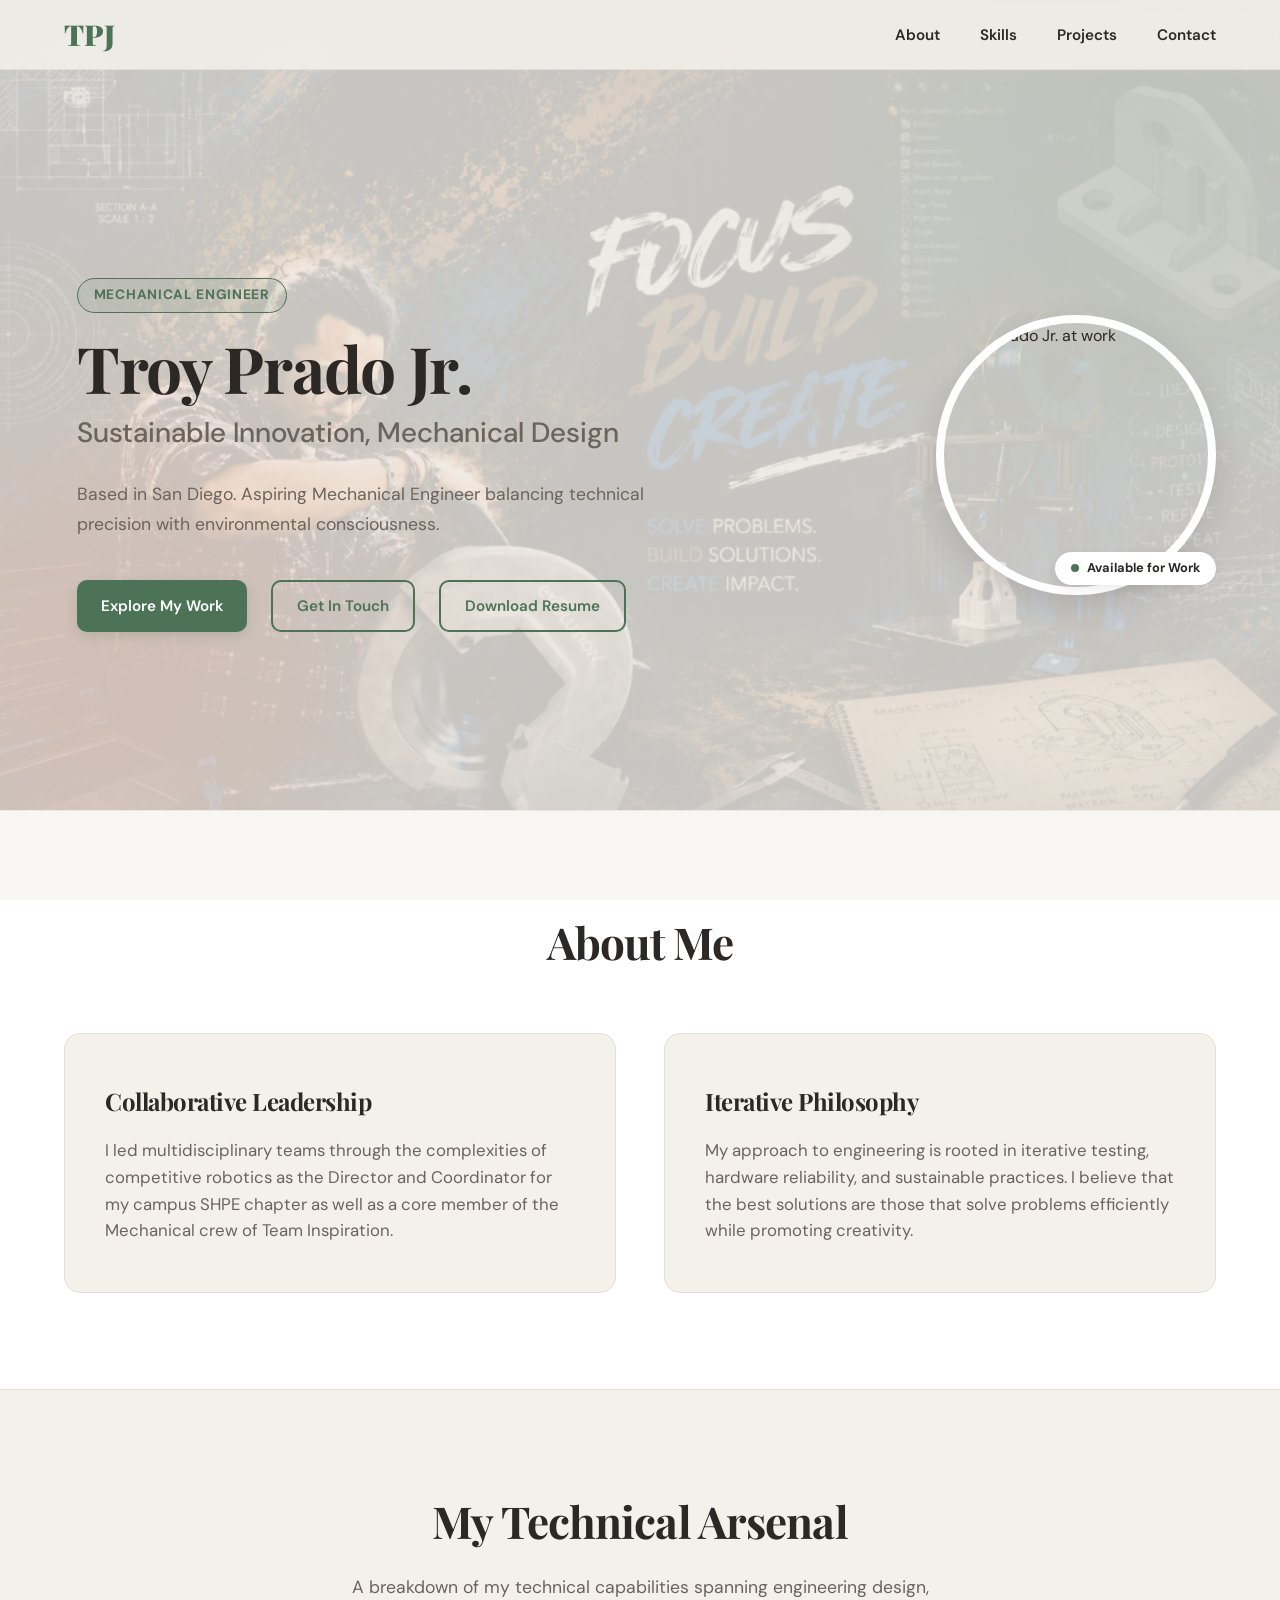
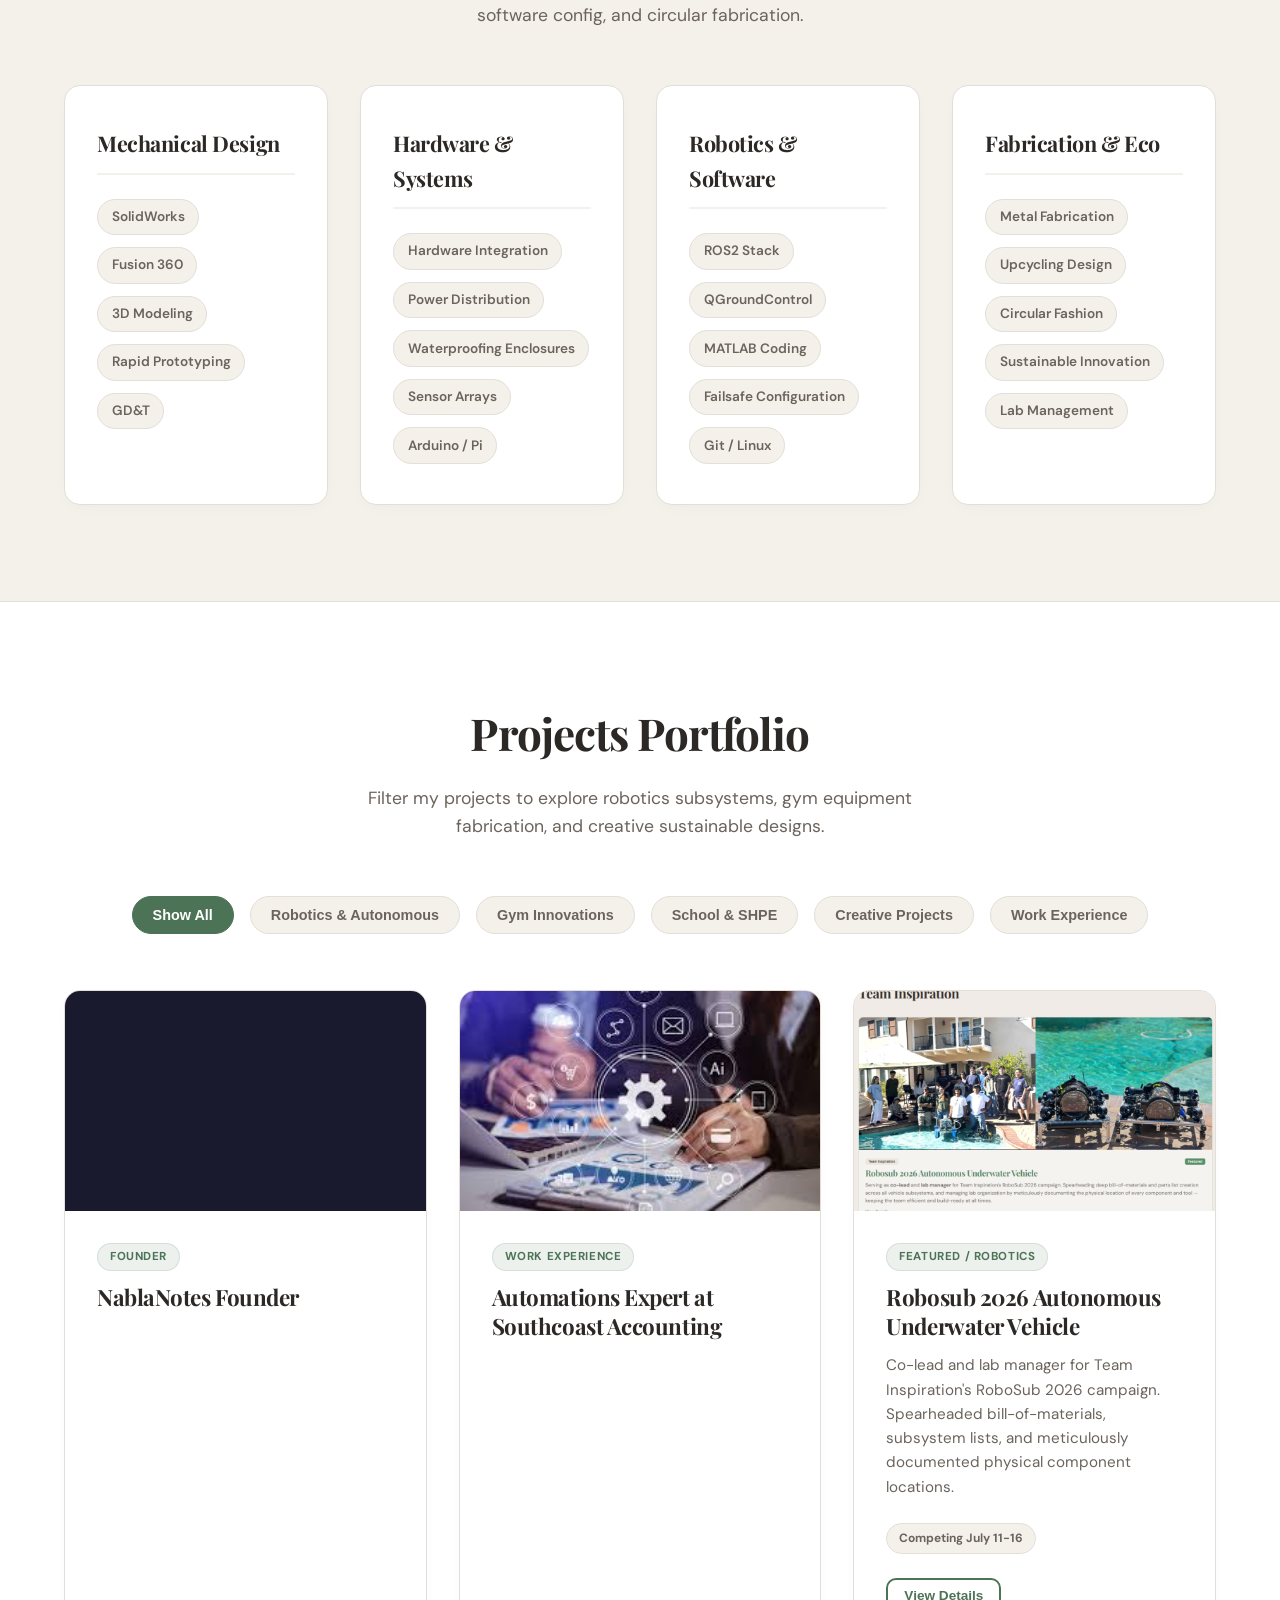
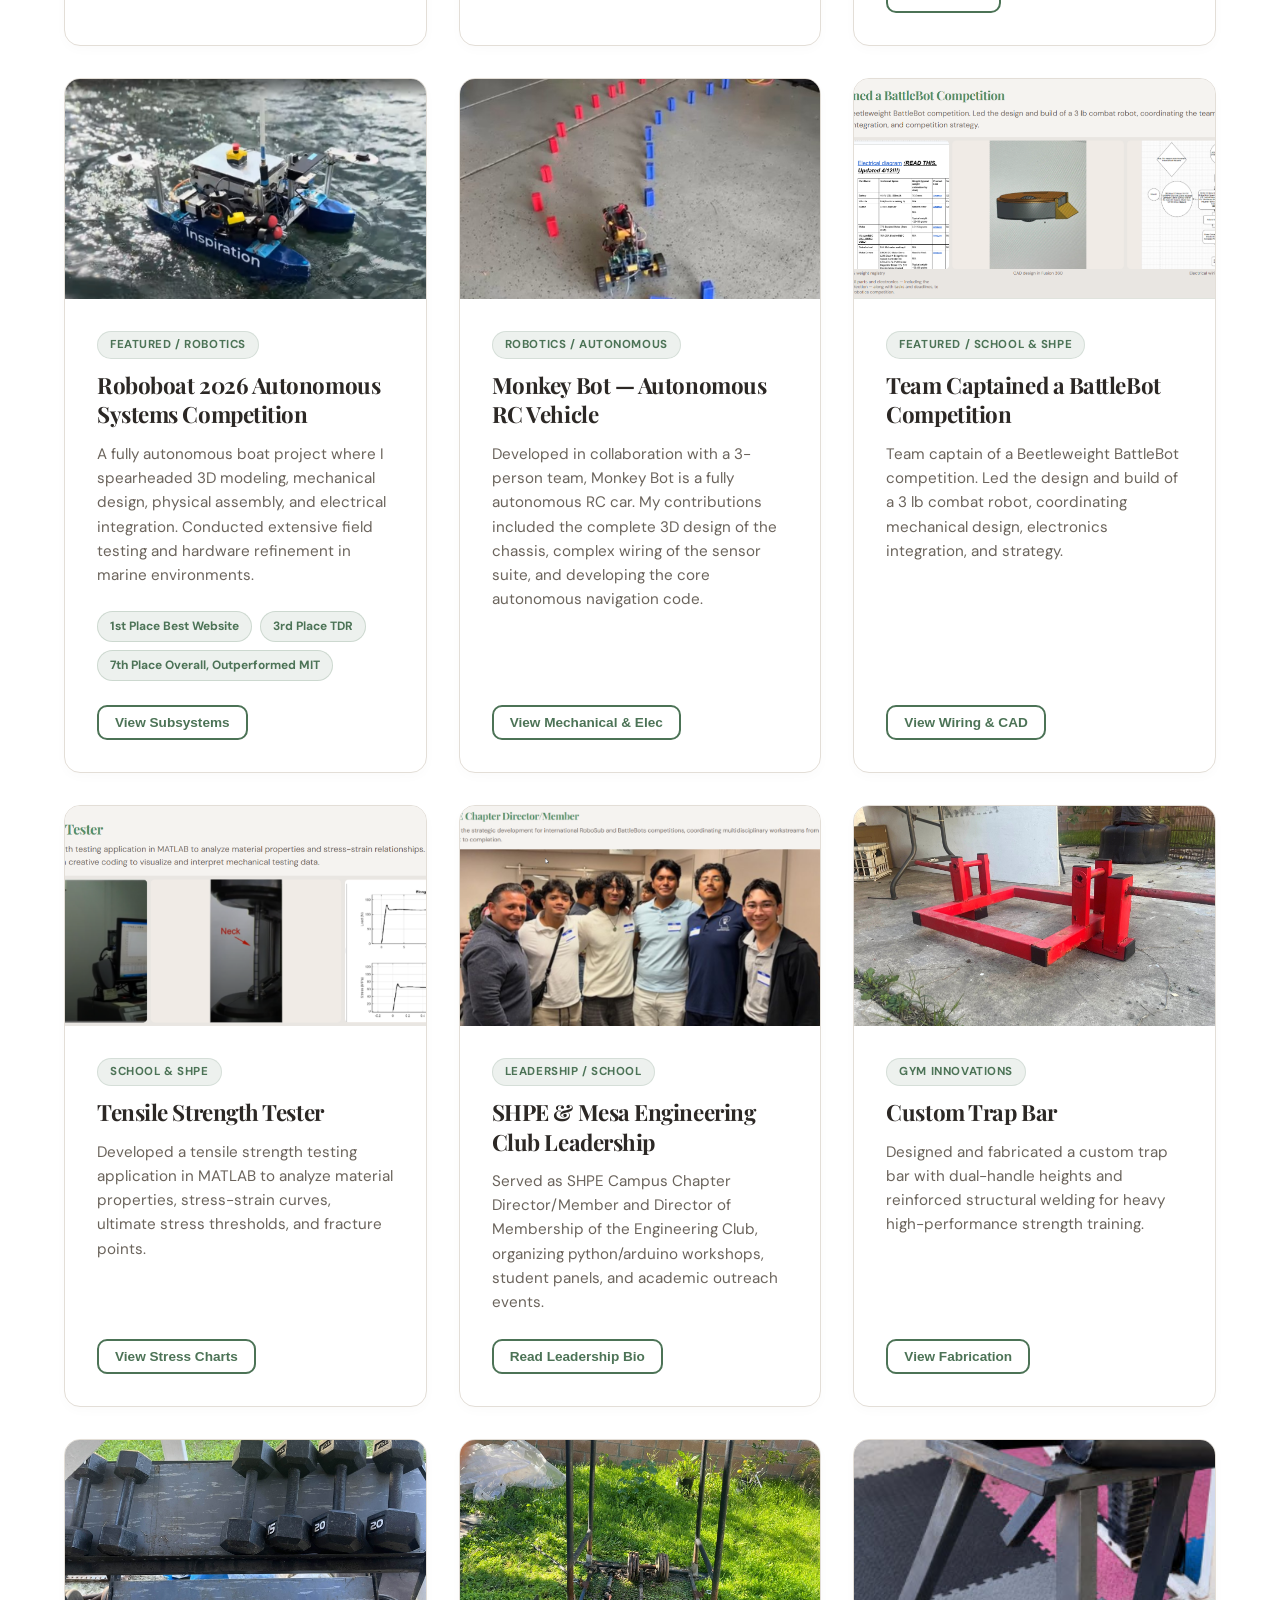
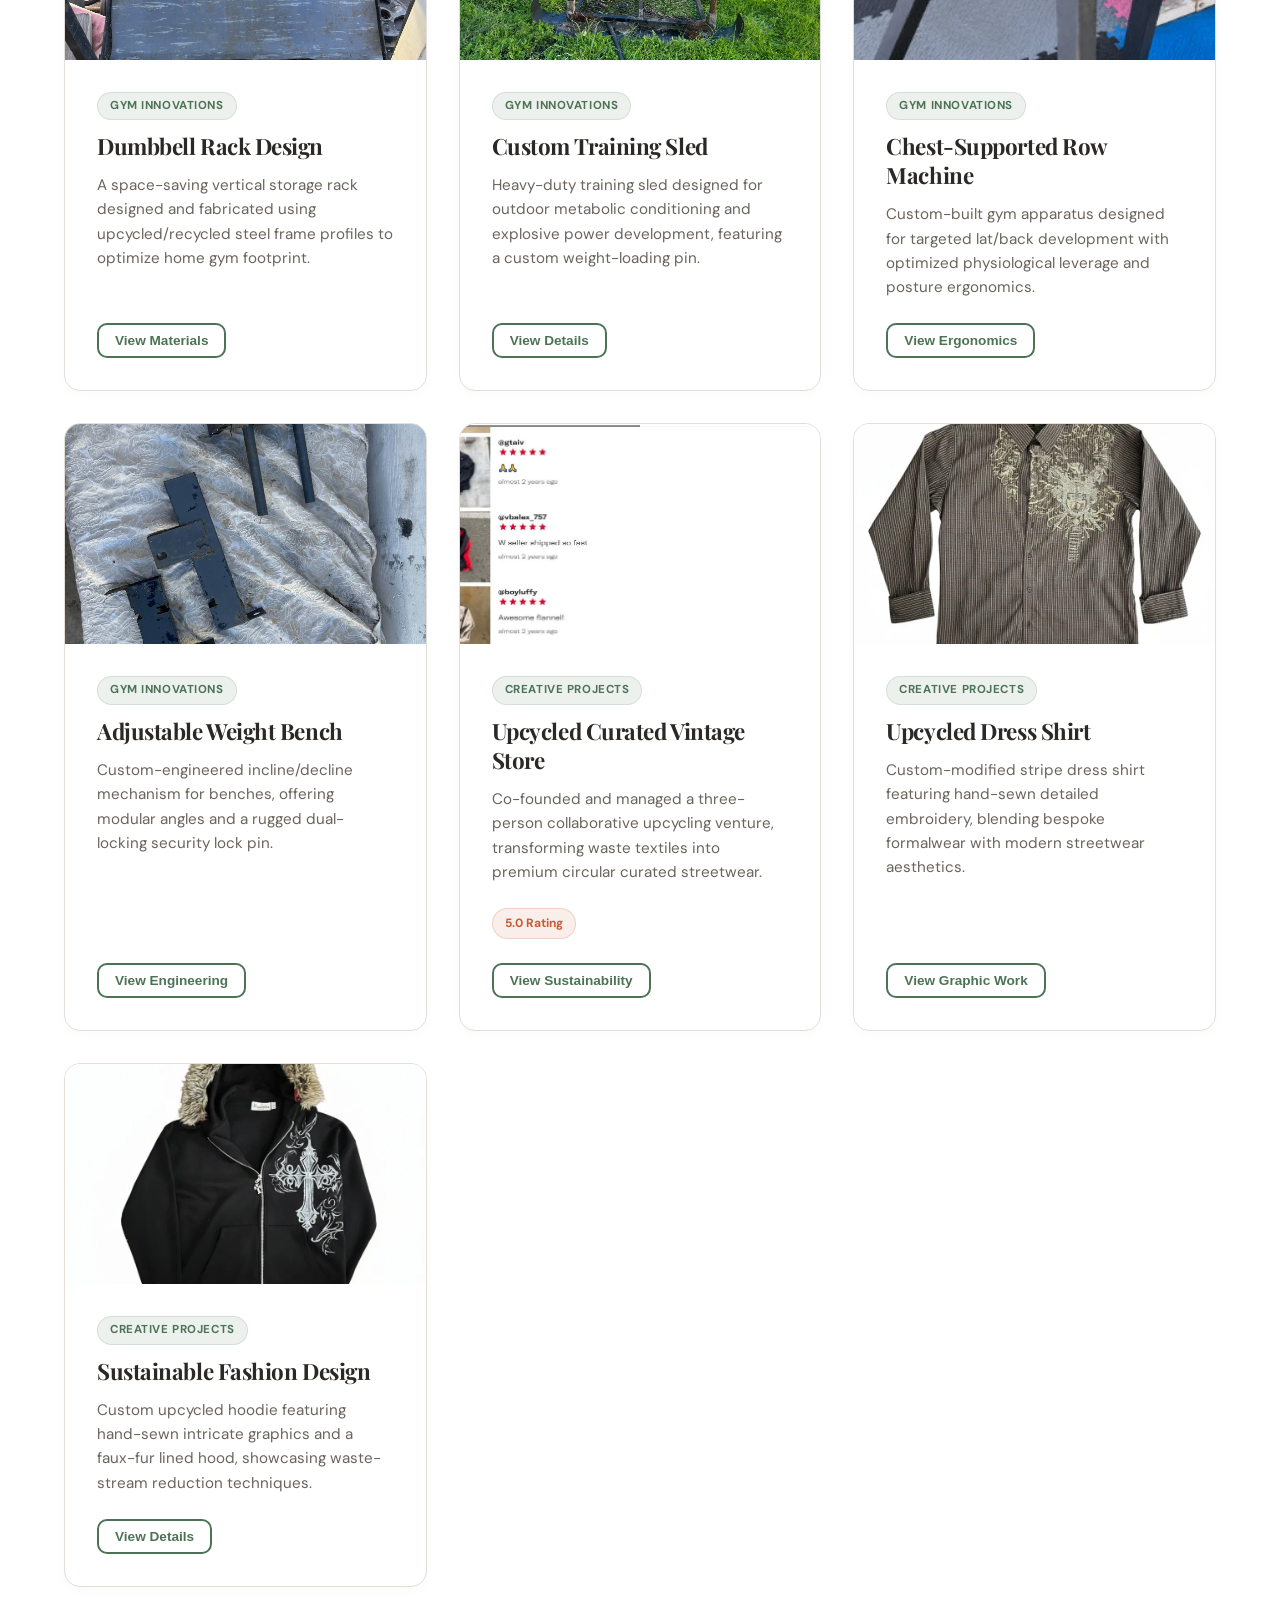
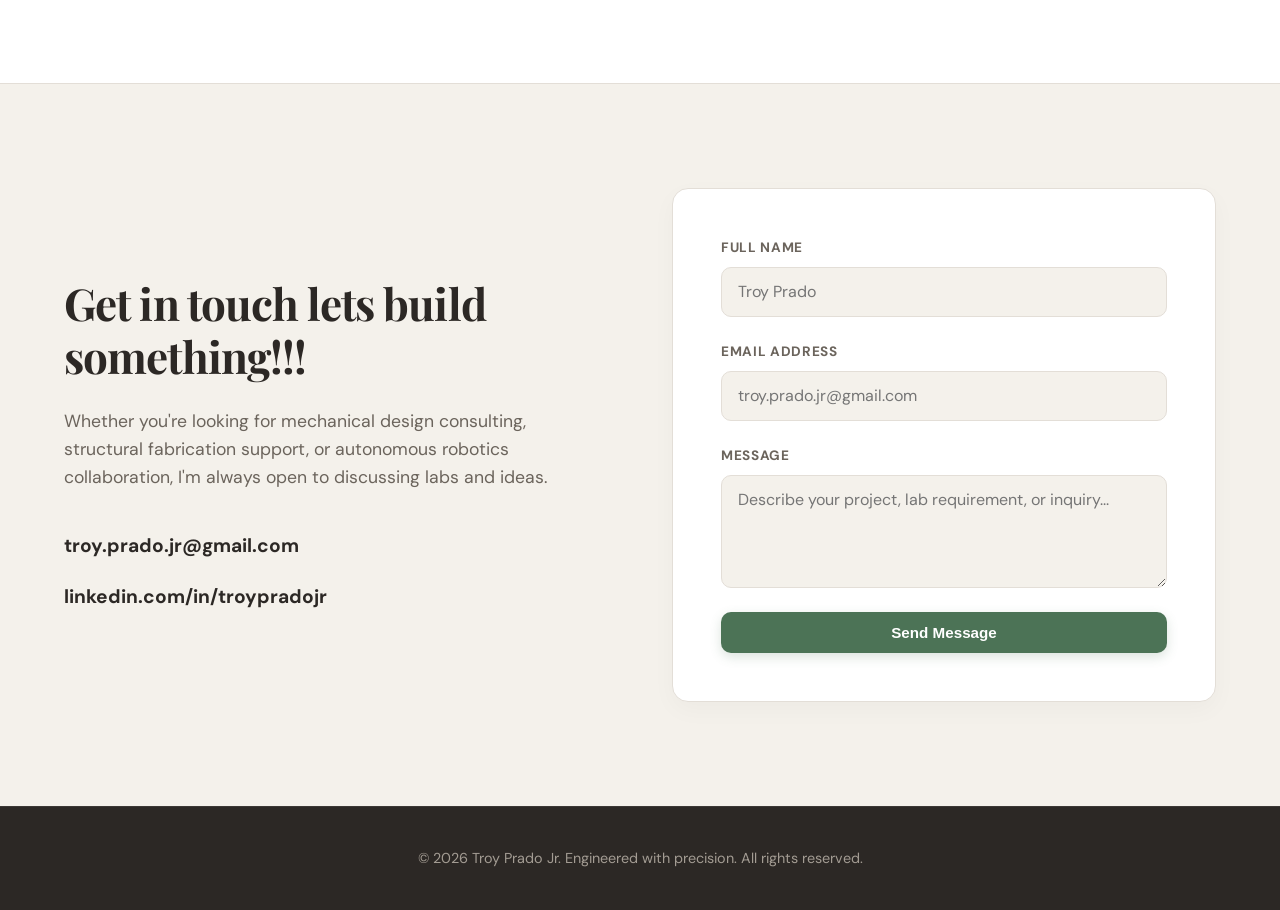
==== index.html @ 86004697 "Replace Southcoast Accounting card placeholder with Automating Finances image Co-Authored-By: Claude" ====
<!DOCTYPE html>
<html lang="en">
<head>
  <meta charset="UTF-8" />
  <meta name="viewport" content="width=device-width, initial-scale=1.0" />
  <title>Troy Prado Jr. — Sustainable Innovation & Mechanical Design</title>
  <meta name="description" content="Professional portfolio of Troy Prado Jr., showcasing expertise in mechanical design, sustainable innovation, competitive robotics (RoboSub & RoboBoat), and engineering leadership." />
  
  <!-- Premium Fonts -->
  <link rel="preconnect" href="https://fonts.googleapis.com">
  <link rel="preconnect" href="https://fonts.gstatic.com" crossorigin>
  <link href="https://fonts.googleapis.com/css2?family=DM+Sans:ital,opsz,wght@0,9..40,400..700;1,9..40,400..700&family=Playfair+Display:ital,wght@0,400..900;1,400..900&display=swap" rel="stylesheet">
  
  <!-- FontAwesome Icons for premium details -->
  <link rel="stylesheet" href="https://cdnjs.cloudflare.com/ajax/libs/font-awesome/6.4.0/css/all.min.css" />
  
  <link rel="stylesheet" href="style.css" />
</head>
<body class="selection:bg-primary/20">
  
  <!-- Modern Floating Header -->
  <header class="header">
    <nav class="navbar">
      <a href="#" class="logo">TPJ</a>
      <ul class="nav-links">
        <li><a href="#about">About</a></li>
        <li><a href="#skills">Skills</a></li>
        <li><a href="#projects">Projects</a></li>
        <li><a href="#contact">Contact</a></li>
      </ul>
      <button class="menu-toggle" id="menuToggle" aria-label="Toggle Menu">
        <i class="fa-solid fa-bars"></i>
      </button>
    </nav>
  </header>
  <!-- Hero Section -->
  <section class="hero-section">
    <!-- Decorative blurred shapes mirroring Replit styling -->
    <div class="blob blob-1"></div>
    <div class="blob blob-2"></div>
    
    <div class="hero-container">
      <div class="hero-info">
        <span class="hero-tag">Mechanical Engineer</span>
        <h1 class="hero-title">Troy Prado Jr.</h1>
        <p class="hero-subtitle">Sustainable Innovation, Mechanical Design</p>
        <p class="hero-bio">Based in San Diego. Aspiring Mechanical Engineer balancing technical precision with environmental consciousness.</p>
        
        <div class="hero-actions">
          <a href="#projects" class="btn btn-primary">Explore My Work</a>
          <a href="#contact" class="btn btn-secondary">Get In Touch</a>
          <a href="Troy%20Prado%20Resume%202026.pdf" download class="btn btn-secondary">Download Resume</a>
        </div>
      </div>

      <div class="hero-image-wrapper">
        <img src="troy-working.jpg" alt="Troy Prado Jr. at work" class="hero-avatar" />
        <div class="badge-status">
          <span class="pulse-dot"></span> Available for Work
        </div>
      </div>
    </div>
  </section>

  <main>
    <!-- About Section -->
    <section id="about" class="about-section">
      <div class="container">
        <div class="section-header">
          <h2>About Me</h2>
        </div>
        <div class="about-grid">
          <div class="about-card">
            <h3>Collaborative Leadership</h3>
            <p>I led multidisciplinary teams through the complexities of competitive robotics as the Director and Coordinator for my campus SHPE chapter as well as a core member of the Mechanical crew of Team Inspiration.</p>
          </div>
          <div class="about-card">
            <h3>Iterative Philosophy</h3>
            <p>My approach to engineering is rooted in iterative testing, hardware reliability, and sustainable practices. I believe that the best solutions are those that solve problems efficiently while promoting creativity.</p>
          </div>
        </div>
      </div>
    </section>

    <!-- Skills Section -->
    <section id="skills" class="skills-section">
      <div class="container">
        <div class="section-header">
          <h2>My Technical Arsenal</h2>
          <p>A breakdown of my technical capabilities spanning engineering design, software config, and circular fabrication.</p>
        </div>
        <div class="skills-grid">
          <div class="skills-category">
            <h3>Mechanical Design</h3>
            <div class="skill-pills">
              <span>SolidWorks</span>
              <span>Fusion 360</span>
              <span>3D Modeling</span>
              <span>Rapid Prototyping</span>
              <span>GD&T</span>
            </div>
          </div>
          <div class="skills-category">
            <h3>Hardware & Systems</h3>
            <div class="skill-pills">
              <span>Hardware Integration</span>
              <span>Power Distribution</span>
              <span>Waterproofing Enclosures</span>
              <span>Sensor Arrays</span>
              <span>Arduino / Pi</span>
            </div>
          </div>
          <div class="skills-category">
            <h3>Robotics & Software</h3>
            <div class="skill-pills">
              <span>ROS2 Stack</span>
              <span>QGroundControl</span>
              <span>MATLAB Coding</span>
              <span>Failsafe Configuration</span>
              <span>Git / Linux</span>
            </div>
          </div>
          <div class="skills-category">
            <h3>Fabrication & Eco</h3>
            <div class="skill-pills">
              <span>Metal Fabrication</span>
              <span>Upcycling Design</span>
              <span>Circular Fashion</span>
              <span>Sustainable Innovation</span>
              <span>Lab Management</span>
            </div>
          </div>
        </div>
      </div>
    </section>

    <!-- Portfolio & Projects Section -->
    <section id="projects" class="projects-section">
      <div class="container">
        <div class="section-header">
          <h2>Projects Portfolio</h2>
          <p>Filter my projects to explore robotics subsystems, gym equipment fabrication, and creative sustainable designs.</p>
        </div>

        <!-- Tabbed Filter Buttons -->
        <div class="filter-tabs">
          <button class="filter-tab active" data-filter="all">Show All</button>
          <button class="filter-tab" data-filter="robotics">Robotics & Autonomous</button>
          <button class="filter-tab" data-filter="gym">Gym Innovations</button>
          <button class="filter-tab" data-filter="shpe">School & SHPE</button>
          <button class="filter-tab" data-filter="creative">Creative Projects</button>
          <button class="filter-tab" data-filter="work">Work Experience</button>
        </div>

        <!-- Project Grid -->
        <div class="project-grid" id="projectGrid">

          <!-- Card: NablaNotes Founder -->
          <div class="project-card" data-category="work" data-id="nablanotes">
            <div class="project-image-wrapper">
              <div class="project-card-image-placeholder" style="background:#1a1a2e;"></div>
            </div>
            <div class="project-card-body">
              <span class="project-card-badge">Founder</span>
              <h3>NablaNotes Founder</h3>
            </div>
          </div>

          <!-- Card: Automations Expert at Southcoast Accounting -->
          <div class="project-card" data-category="work" data-id="southcoast">
            <div class="project-image-wrapper">
              <img src="Automating Finances.jfif" alt="Automations Expert at Southcoast Accounting" class="project-card-image" />
            </div>
            <div class="project-card-body">
              <span class="project-card-badge">Work Experience</span>
              <h3>Automations Expert at Southcoast Accounting</h3>
            </div>
          </div>

          <!-- Card: RoboSub 2026 -->
          <div class="project-card" data-category="robotics" data-id="robosub">
            <div class="project-image-wrapper">
              <img src="robosub-card.png" alt="Robosub 2026 Autonomous Underwater Vehicle" class="project-card-image" />
            </div>
            <div class="project-card-body">
              <span class="project-card-badge">Featured / Robotics</span>
              <h3>Robosub 2026 Autonomous Underwater Vehicle</h3>
              <p class="project-card-desc">Co-lead and lab manager for Team Inspiration's RoboSub 2026 campaign. Spearheaded bill-of-materials, subsystem lists, and meticulously documented physical component locations.</p>
              <div class="project-card-meta">
                <span class="status-pill">Competing July 11-16</span>
              </div>
              <button class="btn btn-secondary btn-sm open-details-btn">View Details</button>
            </div>
          </div>

          <!-- Card: RoboBoat 2026 -->
          <div class="project-card" data-category="robotics" data-id="roboboat">
            <div class="project-image-wrapper">
              <img src="boat-in-water.jpg" alt="Roboboat 2026 Autonomous Systems Competition" class="project-card-image" />
            </div>
            <div class="project-card-body">
              <span class="project-card-badge">Featured / Robotics</span>
              <h3>Roboboat 2026 Autonomous Systems Competition</h3>
              <p class="project-card-desc">A fully autonomous boat project where I spearheaded 3D modeling, mechanical design, physical assembly, and electrical integration. Conducted extensive field testing and hardware refinement in marine environments.</p>
              <div class="project-card-meta">
                <span class="award-pill">1st Place Best Website</span>
                <span class="award-pill">3rd Place TDR</span>
                <span class="award-pill">7th Place Overall, Outperformed MIT</span>
              </div>
              <button class="btn btn-secondary btn-sm open-details-btn">View Subsystems</button>
            </div>
          </div>

          <!-- Card: Monkey Bot Autonomous Car -->
          <div class="project-card" data-category="robotics" data-id="monkeybot">
            <div class="project-image-wrapper">
              <img src="monkey_bot.jpg" alt="Monkey Bot — Autonomous RC Vehicle" class="project-card-image" />
            </div>
            <div class="project-card-body">
              <span class="project-card-badge">Robotics / Autonomous</span>
              <h3>Monkey Bot — Autonomous RC Vehicle</h3>
              <p class="project-card-desc">Developed in collaboration with a 3-person team, Monkey Bot is a fully autonomous RC car. My contributions included the complete 3D design of the chassis, complex wiring of the sensor suite, and developing the core autonomous navigation code.</p>
              <button class="btn btn-secondary btn-sm open-details-btn">View Mechanical & Elec</button>
            </div>
          </div>

          <!-- Card: BattleBot Competition -->
          <div class="project-card" data-category="shpe" data-id="battlebot">
            <div class="project-image-wrapper">
              <img src="battlebot-details.png" alt="Team Captained a BattleBot Competition" class="project-card-image" />
            </div>
            <div class="project-card-body">
              <span class="project-card-badge">Featured / School & SHPE</span>
              <h3>Team Captained a BattleBot Competition</h3>
              <p class="project-card-desc">Team captain of a Beetleweight BattleBot competition. Led the design and build of a 3 lb combat robot, coordinating mechanical design, electronics integration, and strategy.</p>
              <button class="btn btn-secondary btn-sm open-details-btn">View Wiring & CAD</button>
            </div>
          </div>

          <!-- Card: Tensile Strength Tester -->
          <div class="project-card" data-category="shpe" data-id="tensile">
            <div class="project-image-wrapper">
              <img src="tensile-tester-details.png" alt="Tensile Strength Tester" class="project-card-image" />
            </div>
            <div class="project-card-body">
              <span class="project-card-badge">School & SHPE</span>
              <h3>Tensile Strength Tester</h3>
              <p class="project-card-desc">Developed a tensile strength testing application in MATLAB to analyze material properties, stress-strain curves, ultimate stress thresholds, and fracture points.</p>
              <button class="btn btn-secondary btn-sm open-details-btn">View Stress Charts</button>
            </div>
          </div>

          <!-- Card: SD Mesa Engineering Club Workshop -->
          <div class="project-card" data-category="shpe" data-id="leadership">
            <div class="project-image-wrapper">
              <img src="shpe-leadership.png" alt="SD Mesa Engineering Club Outreach" class="project-card-image" />
            </div>
            <div class="project-card-body">
              <span class="project-card-badge">Leadership / School</span>
              <h3>SHPE & Mesa Engineering Club Leadership</h3>
              <p class="project-card-desc">Served as SHPE Campus Chapter Director/Member and Director of Membership of the Engineering Club, organizing python/arduino workshops, student panels, and academic outreach events.</p>
              <button class="btn btn-secondary btn-sm open-details-btn">Read Leadership Bio</button>
            </div>
          </div>

          <!-- Card: Gym Trap Bar -->
          <div class="project-card" data-category="gym" data-id="trapbar">
            <div class="project-image-wrapper">
              <img src="trap_bar.jpg" alt="Custom Trap Bar" class="project-card-image" />
            </div>
            <div class="project-card-body">
              <span class="project-card-badge">Gym Innovations</span>
              <h3>Custom Trap Bar</h3>
              <p class="project-card-desc">Designed and fabricated a custom trap bar with dual-handle heights and reinforced structural welding for heavy high-performance strength training.</p>
              <button class="btn btn-secondary btn-sm open-details-btn">View Fabrication</button>
            </div>
          </div>

          <!-- Card: Dumbbell Rack -->
          <div class="project-card" data-category="gym" data-id="dumbrack">
            <div class="project-image-wrapper">
              <img src="dumbbell_rack.jpg" alt="Dumbbell Rack Design" class="project-card-image" />
            </div>
            <div class="project-card-body">
              <span class="project-card-badge">Gym Innovations</span>
              <h3>Dumbbell Rack Design</h3>
              <p class="project-card-desc">A space-saving vertical storage rack designed and fabricated using upcycled/recycled steel frame profiles to optimize home gym footprint.</p>
              <button class="btn btn-secondary btn-sm open-details-btn">View Materials</button>
            </div>
          </div>

          <!-- Card: Custom Sled -->
          <div class="project-card" data-category="gym" data-id="sled">
            <div class="project-image-wrapper">
              <img src="sled.jpg" alt="Custom Training Sled" class="project-card-image" />
            </div>
            <div class="project-card-body">
              <span class="project-card-badge">Gym Innovations</span>
              <h3>Custom Training Sled</h3>
              <p class="project-card-desc">Heavy-duty training sled designed for outdoor metabolic conditioning and explosive power development, featuring a custom weight-loading pin.</p>
              <button class="btn btn-secondary btn-sm open-details-btn">View Details</button>
            </div>
          </div>

          <!-- Card: Row Machine -->
          <div class="project-card" data-category="gym" data-id="rowmachine">
            <div class="project-image-wrapper">
              <img src="row_machine.jpg" alt="Chest-Supported Row Machine" class="project-card-image" />
            </div>
            <div class="project-card-body">
              <span class="project-card-badge">Gym Innovations</span>
              <h3>Chest-Supported Row Machine</h3>
              <p class="project-card-desc">Custom-built gym apparatus designed for targeted lat/back development with optimized physiological leverage and posture ergonomics.</p>
              <button class="btn btn-secondary btn-sm open-details-btn">View Ergonomics</button>
            </div>
          </div>

          <!-- Card: Adjustable Weight Bench -->
          <div class="project-card" data-category="gym" data-id="bench">
            <div class="project-image-wrapper">
              <img src="bench_support.jpg" alt="Adjustable Weight Bench" class="project-card-image" />
            </div>
            <div class="project-card-body">
              <span class="project-card-badge">Gym Innovations</span>
              <h3>Adjustable Weight Bench</h3>
              <p class="project-card-desc">Custom-engineered incline/decline mechanism for benches, offering modular angles and a rugged dual-locking security lock pin.</p>
              <button class="btn btn-secondary btn-sm open-details-btn">View Engineering</button>
            </div>
          </div>

          <!-- Card: Curated Vintage Upcycling -->
          <div class="project-card" data-category="creative" data-id="vintage">
            <div class="project-image-wrapper">
              <img src="5%20Start%20DEPOP%20reviews.webp" alt="5 Star DEPOP Reviews — Upcycled Curated Vintage Store" class="project-card-image" />
            </div>
            <div class="project-card-body">
              <span class="project-card-badge">Creative Projects</span>
              <h3>Upcycled Curated Vintage Store</h3>
              <p class="project-card-desc">Co-founded and managed a three-person collaborative upcycling venture, transforming waste textiles into premium circular curated streetwear.</p>
              <div class="project-card-meta">
                <span class="rating-pill">5.0 Rating</span>
              </div>
              <button class="btn btn-secondary btn-sm open-details-btn">View Sustainability</button>
            </div>
          </div>

          <!-- Card: Upcycled Dress Shirt -->
          <div class="project-card" data-category="creative" data-id="shirt">
            <div class="project-image-wrapper">
              <img src="Dress%20shirt%20DIY.webp" alt="Upcycled Dress Shirt DIY" class="project-card-image" />
            </div>
            <div class="project-card-body">
              <span class="project-card-badge">Creative Projects</span>
              <h3>Upcycled Dress Shirt</h3>
              <p class="project-card-desc">Custom-modified stripe dress shirt featuring hand-sewn detailed embroidery, blending bespoke formalwear with modern streetwear aesthetics.</p>
              <button class="btn btn-secondary btn-sm open-details-btn">View Graphic Work</button>
            </div>
          </div>

          <!-- Card: Sustainable Hoodie -->
          <div class="project-card" data-category="creative" data-id="hoodie">
            <div class="project-image-wrapper">
              <img src="Fur%20hoodie.webp" alt="Sustainable Fashion Design — Fur Hoodie" class="project-card-image" />
            </div>
            <div class="project-card-body">
              <span class="project-card-badge">Creative Projects</span>
              <h3>Sustainable Fashion Design</h3>
              <p class="project-card-desc">Custom upcycled hoodie featuring hand-sewn intricate graphics and a faux-fur lined hood, showcasing waste-stream reduction techniques.</p>
              <button class="btn btn-secondary btn-sm open-details-btn">View Details</button>
            </div>
          </div>


</div>
      </div>
    </section>

    <!-- Contact Section -->
    <section id="contact" class="contact-section">
      <div class="container">
        <div class="contact-grid">
          <div class="contact-info">
            <h2>Get in touch lets build something!!!</h2>
            <p>Whether you're looking for mechanical design consulting, structural fabrication support, or autonomous robotics collaboration, I'm always open to discussing labs and ideas.</p>
            <div class="contact-links">
              <a href="mailto:troy.prado.jr@gmail.com" class="contact-link">
                troy.prado.jr@gmail.com
              </a>
              <a href="https://www.linkedin.com/in/troypradojr" target="_blank" class="contact-link">
                linkedin.com/in/troypradojr
              </a>
            </div>
          </div>
          <div class="contact-form-wrapper">
            <form id="contactForm" class="contact-form" onsubmit="event.preventDefault(); alert('Message sent successfully!');">
              <div class="form-group">
                <label for="name">Full Name</label>
                <input type="text" id="name" required placeholder="Troy Prado" />
              </div>
              <div class="form-group">
                <label for="email">Email Address</label>
                <input type="email" id="email" required placeholder="troy.prado.jr@gmail.com" />
              </div>
              <div class="form-group">
                <label for="message">Message</label>
                <textarea id="message" rows="4" required placeholder="Describe your project, lab requirement, or inquiry..."></textarea>
              </div>
              <button type="submit" class="btn btn-primary w-full">Send Message</button>
            </form>
          </div>
        </div>
      </div>
    </section>
  </main>

  <footer class="footer">
    <div class="container">
      <p>&copy; 2026 Troy Prado Jr. Engineered with precision. All rights reserved.</p>
    </div>
  </footer>

  <!-- PREMIUM PROJECT MODAL SYSTEM (Tabbed Detailed Viewers!) -->
  <div class="modal-overlay" id="projectModal">
    <div class="modal-card">
      <button class="modal-close" id="modalClose" aria-label="Close details">
        <i class="fa-solid fa-times"></i>
      </button>
      
      <div class="modal-header">
        <span class="modal-badge" id="modalCategory">Category</span>
        <h2 id="modalTitle">Project Title</h2>
      </div>
      
      <!-- Inside Modal Tabs -->
      <div class="modal-tabs" id="modalTabsContainer">
        <!-- Will be dynamically injected by JS -->
      </div>
      
      <div class="modal-content" id="modalContentContainer">
        <!-- Will be dynamically injected by JS -->
      </div>
    </div>
  </div>

  <script src="script.js"></script>
</body>
</html>
---- style.css ----
/* style.css - Premium Sustainable Engineering Design System */

:root {
  /* Elegant Earthy / Sustainable Theme Palette */
  --bg-color: #f4f1eb;          /* Warm Linen Cream */
  --text-color: #2c2825;        /* Charcoal / Soft Brown-Black */
  --text-muted: #6b645c;        /* Muted Earthy Gray */
  --primary-color: #4c7356;     /* Deep Sage / Olive Green */
  --primary-hover: #3b5a43;     
  --primary-alpha: rgba(76, 115, 86, 0.1);
  --primary-alpha-strong: rgba(76, 115, 86, 0.2);
  --accent-color: #c85a32;      /* Rich Terracotta / Clay */
  --accent-alpha: rgba(200, 90, 50, 0.1);
  --card-bg: #ffffff;
  --border-color: #e3ded7;
  --radius-lg: 16px;
  --radius-md: 10px;
  --radius-sm: 6px;
  
  /* Typography Tokens */
  --font-display: 'Playfair Display', Georgia, serif;
  --font-body: 'DM Sans', -apple-system, BlinkMacSystemFont, 'Segoe UI', Roboto, sans-serif;
  
  /* Layout Transitions */
  --transition-smooth: all 0.3s cubic-bezier(0.4, 0, 0.2, 1);
  --transition-fast: all 0.15s ease;
}

/* Base Styles */
* {
  margin: 0;
  padding: 0;
  box-sizing: border-box;
}

html {
  scroll-behavior: smooth;
}

body {
  font-family: var(--font-body);
  background-color: var(--bg-color);
  color: var(--text-color);
  line-height: 1.6;
  overflow-x: hidden;
  -webkit-font-smoothing: antialiased;
}

h1, h2, h3, h4 {
  font-family: var(--font-display);
  font-weight: 700;
  letter-spacing: -0.02em;
}

a {
  color: var(--primary-color);
  text-decoration: none;
  transition: var(--transition-fast);
}

a:hover {
  color: var(--accent-color);
}

/* Utility Helpers */
.container {
  width: 100%;
  max-width: 1200px;
  margin: 0 auto;
  padding: 0 1.5rem;
}

.ml-2 { margin-left: 0.5rem; }
.mr-2 { margin-right: 0.5rem; }
.w-full { width: 100%; }
.text-yellow-500 { color: #f59e0b; }

/* Buttons & Interactive Elements */
.btn {
  display: inline-flex;
  align-items: center;
  justify-content: center;
  padding: 0.75rem 1.5rem;
  border-radius: var(--radius-md);
  font-weight: 600;
  font-size: 0.95rem;
  cursor: pointer;
  transition: var(--transition-smooth);
  border: none;
}

.btn-primary {
  background-color: var(--primary-color);
  color: #ffffff;
  box-shadow: 0 4px 12px rgba(76, 115, 86, 0.2);
}

.btn-primary:hover {
  background-color: var(--primary-hover);
  transform: translateY(-2px);
  box-shadow: 0 6px 16px rgba(76, 115, 86, 0.3);
}

.btn-secondary {
  background-color: transparent;
  color: var(--primary-color);
  border: 2px solid var(--primary-color);
}

.btn-secondary:hover {
  background-color: var(--primary-alpha);
  transform: translateY(-2px);
}

.btn-sm {
  padding: 0.5rem 1rem;
  font-size: 0.85rem;
}

/* Floating Navigation Header */
.header {
  position: fixed;
  top: 0;
  left: 0;
  right: 0;
  z-index: 100;
  background-color: rgba(244, 241, 235, 0.85);
  backdrop-filter: blur(12px);
  -webkit-backdrop-filter: blur(12px);
  border-bottom: 1px solid var(--border-color);
  height: 70px;
  display: flex;
  align-items: center;
}

.navbar {
  display: flex;
  justify-content: space-between;
  align-items: center;
  width: 100%;
  max-width: 1200px;
  margin: 0 auto;
  padding: 0 1.5rem;
}

.logo {
  font-family: var(--font-display);
  font-size: 1.8rem;
  font-weight: 900;
  color: var(--primary-color);
}

.nav-links {
  list-style: none;
  display: flex;
  gap: 2.5rem;
}

.nav-links a {
  font-weight: 600;
  font-size: 0.95rem;
  color: var(--text-color);
  position: relative;
}

.nav-links a::after {
  content: '';
  position: absolute;
  bottom: -4px;
  left: 0;
  width: 0;
  height: 2px;
  background-color: var(--primary-color);
  transition: var(--transition-fast);
}

.nav-links a:hover {
  color: var(--primary-color);
}

.nav-links a:hover::after {
  width: 100%;
}

.menu-toggle {
  display: none;
  background: none;
  border: none;
  font-size: 1.5rem;
  color: var(--text-color);
  cursor: pointer;
}

/* Hero Section */
.hero-section {
  position: relative;
  min-height: 90vh;
  display: flex;
  align-items: center;
  padding-top: 100px;

  background-image:
    linear-gradient(rgba(244,241,235,0.55), rgba(244,241,235,0.55)),
    url("tj_mega.jpg");

  background-size: cover;
  background-position: center;
  background-repeat: no-repeat;

  overflow: hidden;
}

.about-section::before {
  content: '';
  position: absolute;
  inset: 0;
  background: rgba(244,241,235,0.6);
  z-index: 1;
}

.about-section .container {
  position: relative;
  z-index: 2;
}


.blob {
  position: absolute;
  border-radius: 50%;
  filter: blur(120px);
  z-index: 1;
  opacity: 0.4;
}

.blob-1 {
  top: -10%;
  right: -10%;
  width: 500px;
  height: 500px;
  background-color: var(--primary-color);
}

.blob-2 {
  bottom: -10%;
  left: -10%;
  width: 450px;
  height: 450px;
  background-color: var(--accent-color);
}

.hero-container {
  position: relative;
  z-index: 2;
  width: 100%;
  max-width: 1200px;
  margin: 0 auto;
  padding: 0 1.5rem;
  display: grid;
  grid-template-columns: minmax(0, 1.15fr) minmax(260px, 0.85fr);
  gap: 4rem;
  align-items: center;
}

.hero-image-wrapper {
  position: relative;
  display: flex;
  justify-content: flex-end;
  align-items: center;
}

.hero-info {
  justify-self: center;
}

.hero-avatar {
  width: 280px;
  height: 280px;
  border-radius: 50%;
  object-fit: cover;
  border: 8px solid #ffffff;
  box-shadow: 0 12px 32px rgba(44, 40, 37, 0.15);
  transition: var(--transition-smooth);
}

.hero-avatar:hover {
  transform: scale(1.03) rotate(2deg);
}

.badge-status {
  position: absolute;
  bottom: 10px;
  background-color: #ffffff;
  padding: 0.4rem 1rem;
  border-radius: 30px;
  font-weight: 700;
  font-size: 0.8rem;
  color: var(--text-color);
  box-shadow: 0 4px 12px rgba(0,0,0,0.08);
  display: flex;
  align-items: center;
  gap: 0.5rem;
}

.pulse-dot {
  width: 8px;
  height: 8px;
  border-radius: 50%;
  background-color: var(--primary-color);
  animation: pulse 2s infinite;
}

@keyframes pulse {
  0% { transform: scale(0.9); opacity: 0.9; }
  50% { transform: scale(1.2); opacity: 0.4; }
  100% { transform: scale(0.9); opacity: 0.9; }
}

.hero-info {
  display: flex;
  flex-direction: column;
  align-items: flex-start;
  justify-content: center;
  max-width: 650px;
}

.hero-tag {
  display: inline-block;
  padding: 0.35rem 1rem;
  border-radius: 30px;
  background-color: var(--primary-alpha);
  color: var(--primary-color);
  border: 1px solid var(--primary-color);
  font-weight: 700;
  font-size: 0.85rem;
  text-transform: uppercase;
  letter-spacing: 0.05em;
  margin-bottom: 1.25rem;
}

.hero-title {
  font-size: 4rem;
  line-height: 1.1;
  color: var(--text-color);
  margin-bottom: 0.5rem;
}

.hero-subtitle {
  font-family: var(--font-body);
  font-size: 1.75rem;
  font-weight: 500;
  color: var(--text-muted);
  margin-bottom: 1.5rem;
}

.hero-bio {
  font-size: 1.1rem;
  color: var(--text-muted);
  max-width: 600px;
  margin-bottom: 2.5rem;
  line-height: 1.7;
}

.hero-actions {
  display: flex;
  gap: 1.5rem;
}

/* Sections Global Layout */
.section-header {
  text-align: center;
  margin-bottom: 3.5rem;
}

.section-header h2 {
  font-size: 2.75rem;
  margin-bottom: 1rem;
  color: var(--text-color);
}

.section-header p {
  color: var(--text-muted);
  max-width: 600px;
  margin: 0 auto;
  font-size: 1.1rem;
}

/* About Section */
.about-section {
  padding: 6rem 0;
  background-color: #ffffff;
  border-top: 1px solid var(--border-color);
  border-bottom: 1px solid var(--border-color);
}

.about-grid {
  display: grid;
  grid-template-columns: 1fr 1fr;
  gap: 3rem;
}

.about-card {
  background-color: var(--bg-color);
  padding: 3rem 2.5rem;
  border-radius: var(--radius-lg);
  border: 1px solid var(--border-color);
  transition: var(--transition-smooth);
}

.about-card:hover {
  transform: translateY(-5px);
  box-shadow: 0 12px 24px rgba(44, 40, 37, 0.05);
}

.about-icon {
  font-size: 2.5rem;
  color: var(--primary-color);
  margin-bottom: 1.5rem;
}

.about-card h3 {
  font-size: 1.5rem;
  margin-bottom: 1rem;
  color: var(--text-color);
}

.about-card p {
  color: var(--text-muted);
  font-size: 1.05rem;
}

/* Skills Section */
.skills-section {
  padding: 6rem 0;
}

.skills-grid {
  display: grid;
  grid-template-columns: repeat(auto-fit, minmax(250px, 1fr));
  gap: 2rem;
}

.skills-category {
  background-color: var(--card-bg);
  padding: 2.5rem 2rem;
  border-radius: var(--radius-lg);
  border: 1px solid var(--border-color);
  box-shadow: 0 4px 12px rgba(44, 40, 37, 0.02);
  transition: var(--transition-smooth);
}

.skills-category:hover {
  transform: translateY(-4px);
  box-shadow: 0 12px 24px rgba(44, 40, 37, 0.06);
}

.skills-category h3 {
  font-size: 1.35rem;
  color: var(--text-color);
  margin-bottom: 1.5rem;
  display: flex;
  align-items: center;
  gap: 0.75rem;
  border-bottom: 2px solid var(--bg-color);
  padding-bottom: 0.75rem;
}

.skills-category h3 i {
  color: var(--primary-color);
}

.skill-pills {
  display: flex;
  flex-wrap: wrap;
  gap: 0.75rem;
}

.skill-pills span {
  display: inline-block;
  padding: 0.4rem 0.85rem;
  background-color: var(--bg-color);
  border: 1px solid var(--border-color);
  border-radius: 30px;
  font-size: 0.85rem;
  font-weight: 600;
  color: var(--text-muted);
  transition: var(--transition-fast);
}

.skill-pills span:hover {
  background-color: var(--primary-color);
  color: #ffffff;
  border-color: var(--primary-color);
}

/* Projects & Portfolio Section */
.projects-section {
  padding: 6rem 0;
  background-color: #ffffff;
  border-top: 1px solid var(--border-color);
  border-bottom: 1px solid var(--border-color);
}

.filter-tabs {
  display: flex;
  justify-content: center;
  flex-wrap: wrap;
  gap: 1rem;
  margin-bottom: 3.5rem;
}

.filter-tab {
  background-color: var(--bg-color);
  border: 1px solid var(--border-color);
  color: var(--text-muted);
  padding: 0.6rem 1.25rem;
  border-radius: 30px;
  font-weight: 700;
  font-size: 0.9rem;
  cursor: pointer;
  transition: var(--transition-smooth);
}

.filter-tab:hover {
  background-color: var(--border-color);
  color: var(--text-color);
}

.filter-tab.active {
  background-color: var(--primary-color);
  border-color: var(--primary-color);
  color: #ffffff;
}

.project-grid {
  display: grid;
  grid-template-columns: repeat(auto-fill, minmax(350px, 1fr));
  gap: 2rem;
}

.project-card {
  background-color: var(--card-bg);
  border-radius: var(--radius-lg);
  border: 1px solid var(--border-color);
  overflow: hidden;
  box-shadow: 0 4px 12px rgba(44, 40, 37, 0.02);
  display: flex;
  flex-direction: column;
  transition: var(--transition-smooth);
}

.project-card:hover {
  transform: translateY(-8px);
  box-shadow: 0 16px 32px rgba(44, 40, 37, 0.08);
}

.project-image-wrapper {
  position: relative;
  height: 220px;
  width: 100%;
  overflow: hidden;
}

.project-card-image {
  width: 100%;
  height: 100%;
  object-fit: cover;
  transition: var(--transition-smooth);
}

.project-card:hover .project-card-image {
  transform: scale(1.05);
}

.project-card-badge {
  display: inline-block;
  align-self: flex-start;
  background-color: var(--primary-alpha);
  padding: 0.25rem 0.75rem;
  border-radius: 20px;
  font-size: 0.72rem;
  font-weight: 700;
  color: var(--primary-color);
  border: 1px solid rgba(76, 115, 86, 0.15);
  margin-bottom: 0.75rem;
  text-transform: uppercase;
  letter-spacing: 0.05em;
}

/* Fallback High-End Backgrounds */
.project-card-image-placeholder {
  width: 100%;
  height: 100%;
  display: flex;
  align-items: center;
  justify-content: center;
  font-size: 3.5rem;
  color: rgba(255, 255, 255, 0.85);
  background-size: 70%;
background-position: center top;
  background-position: center;
  transition: var(--transition-smooth);
}

.project-card:hover .project-card-image-placeholder {
  transform: scale(1.05);
}

.placeholder-text {
  font-family: var(--font-display);
  font-size: 1.5rem;
  font-weight: 700;
  color: #ffffff;
  letter-spacing: 0.05em;
  text-transform: uppercase;
}

.roboboat-bg {
  background: linear-gradient(to bottom, rgba(79, 112, 130, 0.3), rgba(48, 78, 99, 0.85)), url('boat-in-water.jpg');
  background-size: cover;
  background-position: center;
}

.robosub-bg {
  background: linear-gradient(to bottom, rgba(27, 83, 107, 0.3), rgba(13, 40, 54, 0.85)), url('robosub-card.png');
  background-size: cover;
  background-position: center;
}

.battlebot-bg {
  background: linear-gradient(to bottom, rgba(167, 80, 56, 0.3), rgba(110, 46, 30, 0.85)), url('battlebot-details.png');
  background-size: cover;
  background-position: center;
}

.tensile-bg {
  background: linear-gradient(to bottom, rgba(87, 119, 109, 0.3), rgba(53, 78, 70, 0.85)), url('tensile-tester-details.png');
  background-size: cover;
  background-position: center;
}

.club-bg {
  background: linear-gradient(to bottom, rgba(116, 87, 120, 0.3), rgba(70, 48, 75, 0.85)), url('shpe-leadership.png');
  background-size: cover;
  background-position: center;
}

.trapbar-bg {
  background: linear-gradient(to bottom, rgba(168, 61, 61, 0.4), rgba(110, 34, 34, 0.9)), url('gym-innovations.png');
  background-size: cover;
  background-position: center;
}

.dumbrack-bg {
  background: linear-gradient(to bottom, rgba(108, 120, 115, 0.4), rgba(68, 76, 72, 0.9)), url('gym-innovations.png');
  background-size: cover;
  background-position: center;
}

.sled-bg {
  background: linear-gradient(to bottom, rgba(140, 134, 81, 0.4), rgba(82, 79, 43, 0.9)), url('gym-innovations.png');
  background-size: cover;
  background-position: center;
}

.row-bg {
  background: linear-gradient(to bottom, rgba(81, 113, 140, 0.4), rgba(47, 73, 94, 0.9)), url('gym-innovations.png');
  background-size: cover;
  background-position: center;
}

.bench-bg {
  background: linear-gradient(to bottom, rgba(92, 92, 92, 0.4), rgba(54, 54, 54, 0.9)), url('gym-innovations.png');
  background-size: cover;
  background-position: center;
}

.vintage-bg {
  background: linear-gradient(135deg, #c7a760 0%, #7d6531 100%);
}

.shirt-bg {
  background: linear-gradient(135deg, #4da3a1 0%, #2d6b69 100%);
}

.hoodie-bg {
  background: linear-gradient(135deg, #c4669f 0%, #823865 100%);
}

.car-bg {
  background: linear-gradient(to bottom, rgba(87, 144, 109, 0.3), rgba(49, 92, 67, 0.85)), url('shpe-flyers.png');
  background-size: cover;
  background-position: center;
}

.project-card-body {
  padding: 2rem;
  display: flex;
  flex-direction: column;
  flex: 1;
}

.project-card-body h3 {
  font-size: 1.4rem;
  color: var(--text-color);
  margin-bottom: 0.75rem;
  line-height: 1.3;
}

.project-card-desc {
  font-size: 0.95rem;
  color: var(--text-muted);
  margin-bottom: 1.5rem;
  flex: 1;
}

.project-card-meta {
  display: flex;
  flex-wrap: wrap;
  gap: 0.5rem;
  margin-bottom: 1.5rem;
}

.award-pill, .status-pill, .rating-pill {
  font-size: 0.75rem;
  font-weight: 700;
  padding: 0.3rem 0.75rem;
  border-radius: 20px;
  background-color: var(--bg-color);
  color: var(--text-muted);
  border: 1px solid var(--border-color);
  display: inline-flex;
  align-items: center;
  gap: 0.35rem;
}

.award-pill {
  background-color: var(--primary-alpha);
  color: var(--primary-color);
  border-color: rgba(76, 115, 86, 0.2);
}

.rating-pill {
  background-color: var(--accent-alpha);
  color: var(--accent-color);
  border-color: rgba(200, 90, 50, 0.2);
}

.project-card .btn {
  align-self: flex-start;
  margin-top: auto;
}

/* Contact Section */
.contact-section {
  padding: 6.5rem 0;
}

.contact-grid {
  display: grid;
  grid-template-columns: 1fr 1fr;
  gap: 4rem;
  align-items: center;
}

.contact-info h2 {
  font-size: 2.75rem;
  line-height: 1.2;
  margin-bottom: 1.5rem;
  color: var(--text-color);
}

.contact-info p {
  font-size: 1.1rem;
  color: var(--text-muted);
  margin-bottom: 2.5rem;
}

.contact-links {
  display: flex;
  flex-direction: column;
  gap: 1.25rem;
}

.contact-link {
  display: inline-flex;
  align-items: center;
  gap: 1rem;
  font-size: 1.2rem;
  font-weight: 700;
  color: var(--text-color);
  transition: var(--transition-fast);
}

.contact-link i {
  color: var(--primary-color);
  font-size: 1.5rem;
}

.contact-link:hover {
  color: var(--primary-color);
  transform: translateX(5px);
}

.contact-form-wrapper {
  background-color: var(--card-bg);
  padding: 3rem;
  border-radius: var(--radius-lg);
  border: 1px solid var(--border-color);
  box-shadow: 0 8px 24px rgba(44, 40, 37, 0.03);
}

.contact-form {
  display: flex;
  flex-direction: column;
  gap: 1.5rem;
}

.form-group {
  display: flex;
  flex-direction: column;
  gap: 0.5rem;
}

.form-group label {
  font-size: 0.85rem;
  font-weight: 700;
  text-transform: uppercase;
  letter-spacing: 0.05em;
  color: var(--text-muted);
}

.form-group input, .form-group textarea {
  padding: 0.85rem 1rem;
  border-radius: var(--radius-md);
  border: 1px solid var(--border-color);
  background-color: var(--bg-color);
  font-family: var(--font-body);
  font-size: 1rem;
  color: var(--text-color);
  transition: var(--transition-fast);
}

.form-group input:focus, .form-group textarea:focus {
  outline: none;
  border-color: var(--primary-color);
  background-color: #ffffff;
  box-shadow: 0 0 0 4px var(--primary-alpha);
}

/* Footer */
.footer {
  background-color: var(--text-color);
  color: #a39c93;
  padding: 2.5rem 0;
  text-align: center;
  border-top: 1px solid #3c3835;
}

.footer p {
  font-size: 0.9rem;
}

/* Premium Project Detail Overlay Modal */
.modal-overlay {
  position: fixed;
  top: 0;
  left: 0;
  right: 0;
  bottom: 0;
  z-index: 200;
  background-color: rgba(44, 40, 37, 0.5);
  backdrop-filter: blur(8px);
  -webkit-backdrop-filter: blur(8px);
  display: flex;
  align-items: center;
  justify-content: center;
  padding: 1.5rem;
  opacity: 0;
  pointer-events: none;
  transition: opacity 0.3s ease;
}

.modal-overlay.active {
  opacity: 1;
  pointer-events: auto;
}

.modal-card {
  background-color: var(--bg-color);
  width: 100%;
  max-width: 900px;
  max-height: 85vh;
  border-radius: var(--radius-lg);
  border: 1px solid var(--border-color);
  box-shadow: 0 24px 64px rgba(44, 40, 37, 0.25);
  position: relative;
  display: flex;
  flex-direction: column;
  transform: scale(0.95);
  transition: transform 0.3s ease;
  overflow: hidden;
}

.modal-overlay.active .modal-card {
  transform: scale(1);
}

.modal-close {
  position: absolute;
  top: 1.5rem;
  right: 1.5rem;
  z-index: 10;
  background-color: #ffffff;
  border: 1px solid var(--border-color);
  color: var(--text-color);
  width: 40px;
  height: 40px;
  border-radius: 50%;
  cursor: pointer;
  display: flex;
  align-items: center;
  justify-content: center;
  font-size: 1.2rem;
  box-shadow: 0 4px 12px rgba(0,0,0,0.05);
  transition: var(--transition-fast);
}

.modal-close:hover {
  background-color: var(--accent-color);
  color: #ffffff;
  border-color: var(--accent-color);
}

.modal-header {
  padding: 2.5rem 2.5rem 1.5rem;
  background-color: #ffffff;
  border-bottom: 1px solid var(--border-color);
}

.modal-badge {
  display: inline-block;
  padding: 0.25rem 0.75rem;
  border-radius: 20px;
  background-color: var(--primary-alpha);
  color: var(--primary-color);
  font-size: 0.75rem;
  font-weight: 700;
  text-transform: uppercase;
  letter-spacing: 0.05em;
  margin-bottom: 0.5rem;
}

.modal-header h2 {
  font-size: 2.2rem;
  color: var(--text-color);
  line-height: 1.2;
}

.modal-tabs {
  background-color: #ffffff;
  display: flex;
  padding: 0 2.5rem;
  border-bottom: 1px solid var(--border-color);
  overflow-x: auto;
  gap: 1rem;
}

.modal-tab-btn {
  background: none;
  border: none;
  border-bottom: 3px solid transparent;
  color: var(--text-muted);
  font-weight: 700;
  font-size: 0.95rem;
  padding: 1rem 0.5rem;
  cursor: pointer;
  white-space: nowrap;
  transition: var(--transition-fast);
}

.modal-tab-btn:hover {
  color: var(--text-color);
}

.modal-tab-btn.active {
  color: var(--primary-color);
  border-bottom-color: var(--primary-color);
}

.modal-content {
  padding: 2.5rem;
  overflow-y: auto;
  flex: 1;
}

/* Modals Internal Styling */
.modal-subsystem-desc {
  font-size: 1.05rem;
  color: var(--text-muted);
  margin-bottom: 2rem;
  line-height: 1.7;
}

.modal-highlights {
  list-style: none;
  display: flex;
  flex-direction: column;
  gap: 1.25rem;
  margin-bottom: 2rem;
}

.modal-highlights li {
  background-color: #ffffff;
  padding: 1.25rem 1.5rem;
  border-radius: var(--radius-md);
  border: 1px solid var(--border-color);
  display: flex;
  align-items: flex-start;
  gap: 1rem;
}

.modal-highlights li i {
  font-size: 1.25rem;
  margin-top: 0.2rem;
}

.modal-highlights li h4 {
  font-family: var(--font-body);
  font-size: 1.05rem;
  font-weight: 700;
  color: var(--text-color);
  margin-bottom: 0.25rem;
}

.modal-highlights li p {
  color: var(--text-muted);
  font-size: 0.95rem;
}

.modal-images-grid {
  display: grid;
  grid-template-columns: 1fr;
  gap: 2rem;
  margin-top: 2rem;
}

.modal-img-card {
  background-color: #ffffff;
  padding: 1.5rem;
  border-radius: var(--radius-md);
  border: 1px solid var(--border-color);
  display: flex;
  flex-direction: column;
  align-items: center;
}

.modal-img-element {
  max-width: 100%;
  height: auto;
  max-height: 550px;
  object-fit: contain;
  border-radius: var(--radius-sm);
  border: 1px solid var(--border-color);
  background-color: #ffffff;
  margin-bottom: 1rem;
  display: block;
}

.modal-img-label {
  font-size: 0.9rem;
  font-weight: 600;
  color: var(--text-muted);
  text-align: center;
}

/* Custom Modal Image Background Details - Destructive shorthands replaced with non-destructive background-image */
.modal-parts-img { background-image: linear-gradient(135deg, #517a63 0%, #304e3f 100%); }
.modal-cad-img { background-image: linear-gradient(135deg, #556c80 0%, #364858 100%); }
.modal-wiring-img { background-image: linear-gradient(135deg, #b08251 0%, #75522e 100%); }
.modal-enclosure-img { background-image: linear-gradient(135deg, #606870 0%, #3e444a 100%); }
.modal-soft-img { background-image: linear-gradient(135deg, #7c5180 0%, #4e3052 100%); }
.modal-safety-img { background-image: linear-gradient(135deg, #8a4848 0%, #5a2e2e 100%); }
.modal-matlab-img { background-image: linear-gradient(135deg, #546b82 0%, #314457 100%); }

/* Responsive Styles */
@media (max-width: 992px) {
  .hero-container {
    grid-template-columns: 1fr;
    gap: 2rem;
    text-align: center;
    padding-top: 50px;
  }

  .hero-image-wrapper {
    justify-content: center;
  }
  
  .hero-info {
    align-items: center;
  }
  
  .hero-avatar {
    width: 220px;
    height: 220px;
  }
  
  .hero-title {
    font-size: 3rem;
  }
  
  .about-grid, .contact-grid {
    grid-template-columns: 1fr;
    gap: 2rem;
  }
  
  .modal-images-grid {
    grid-template-columns: 1fr;
  }
}

@media (max-width: 768px) {
  .nav-links {
    display: none; /* Mobile menu can toggle in JS */
  }
  
  .menu-toggle {
    display: block;
  }
  
  .section-header h2 {
    font-size: 2.2rem;
  }
  
  .modal-header h2 {
    font-size: 1.75rem;
  }
}
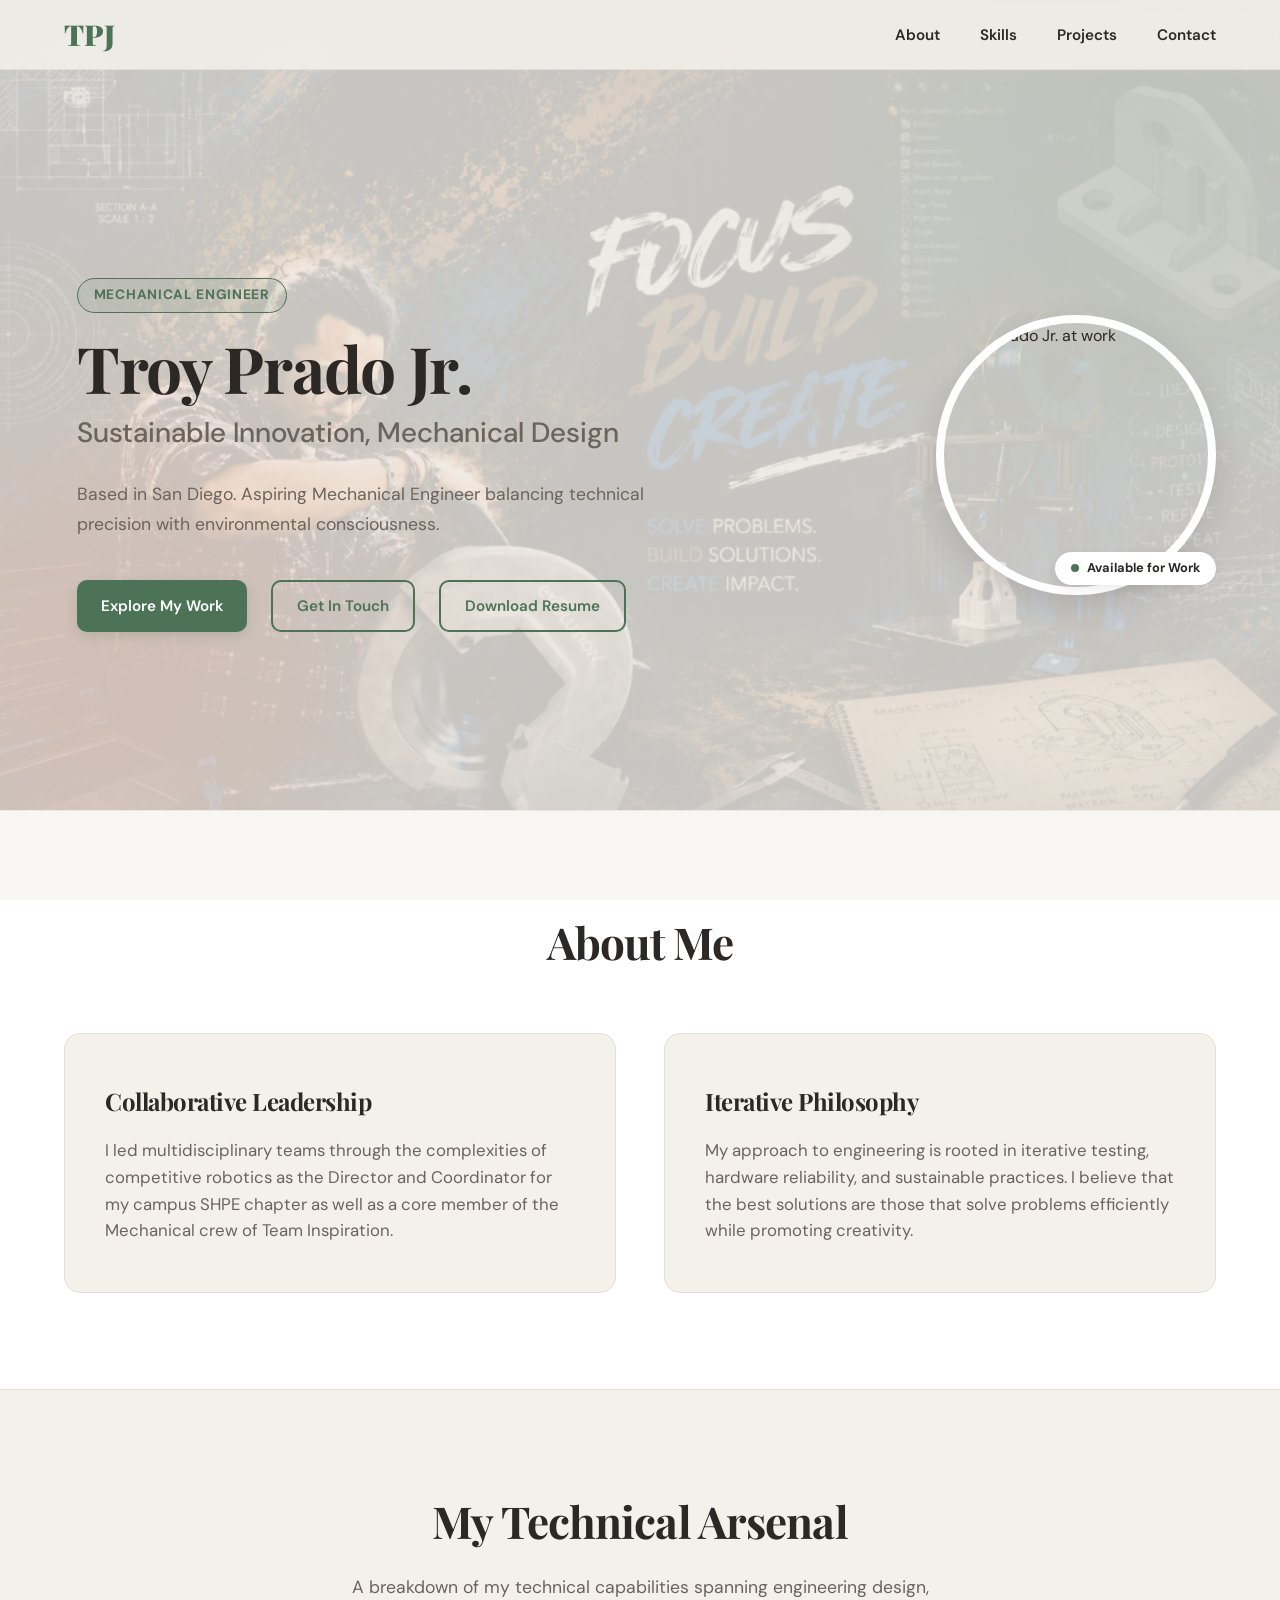
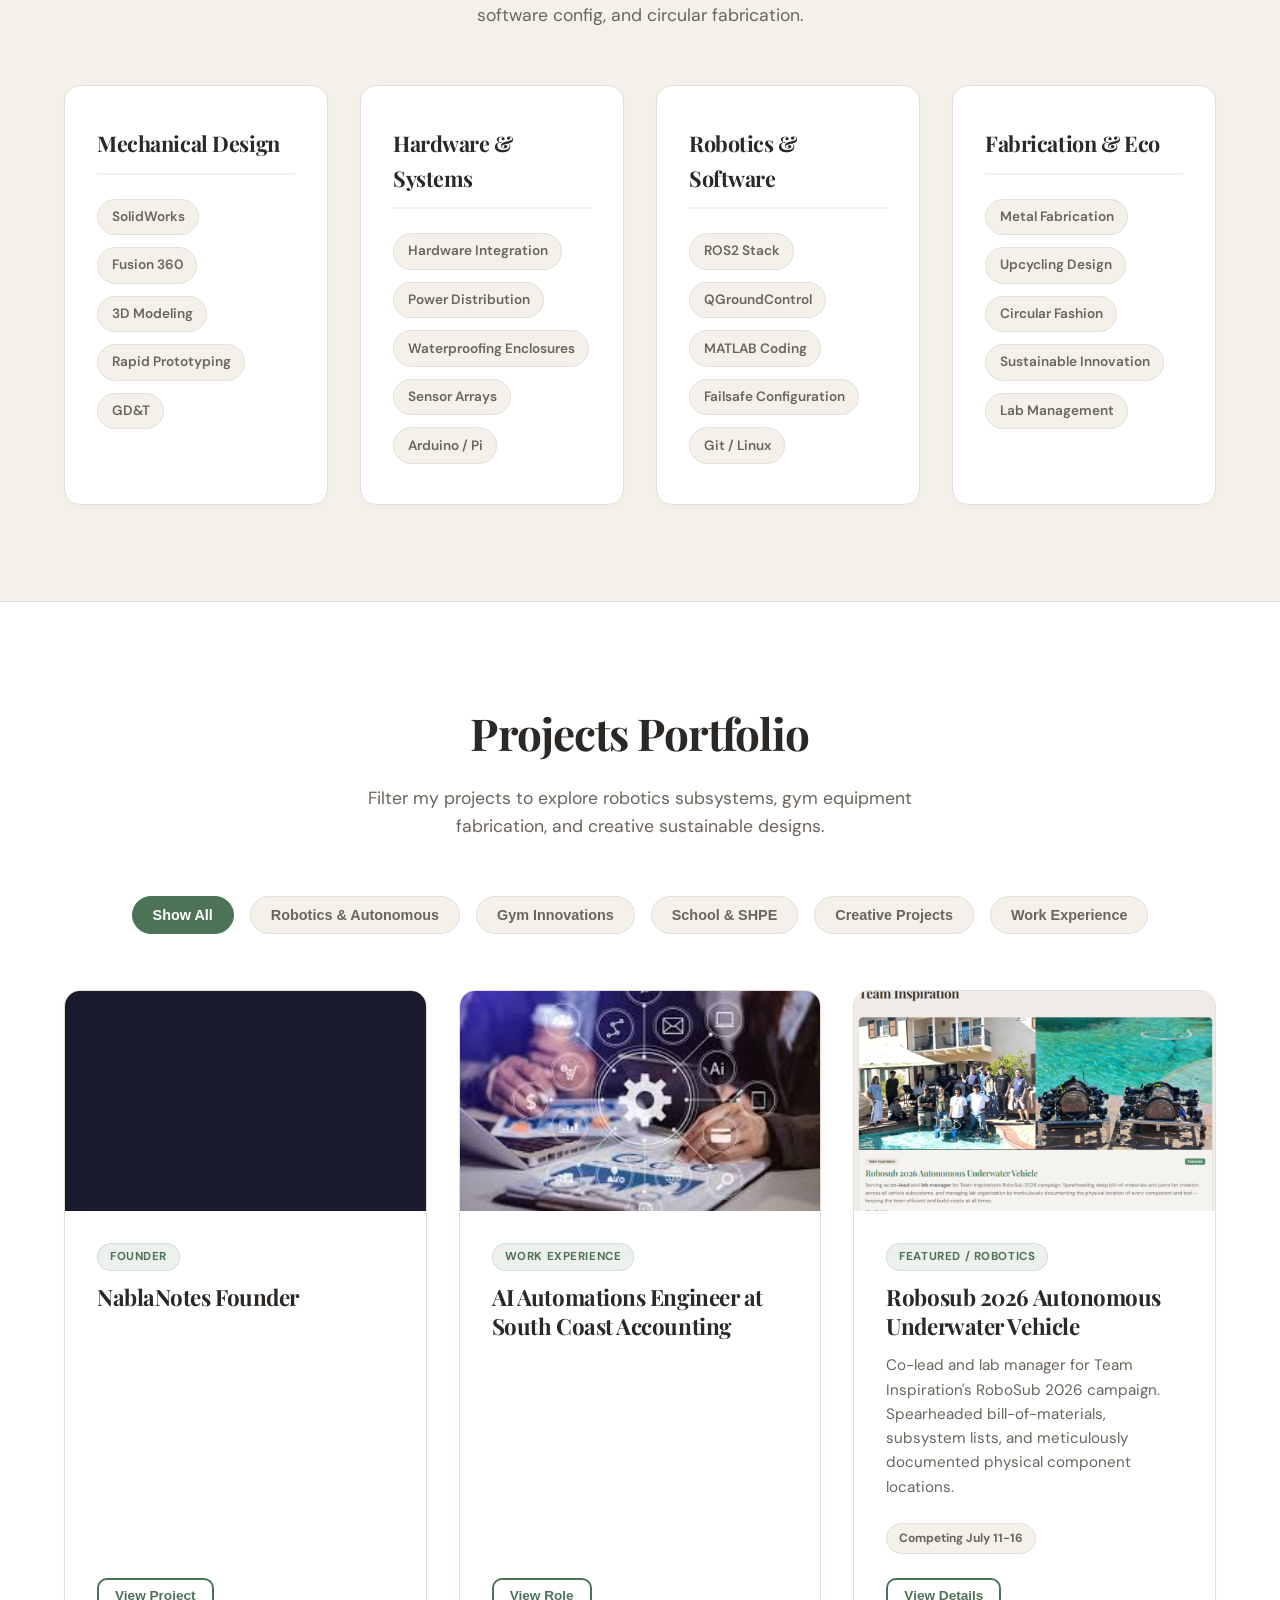
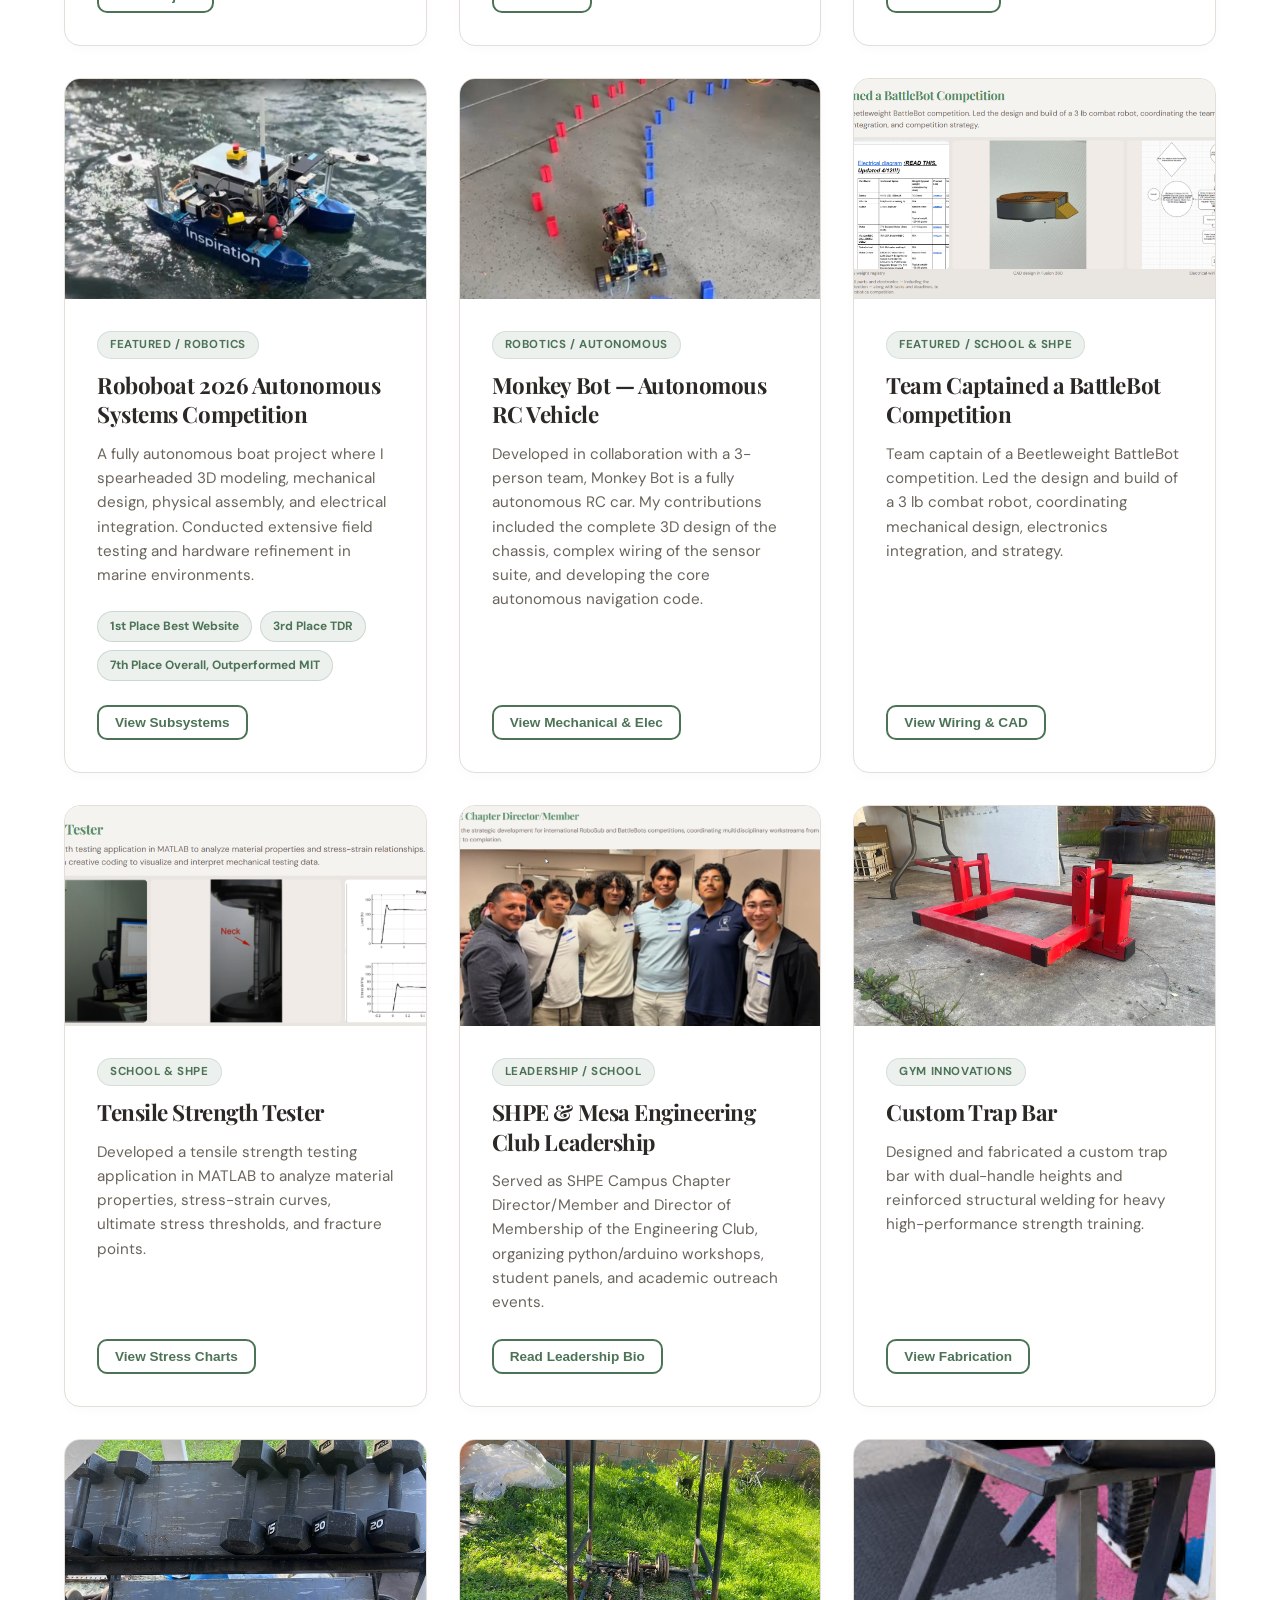
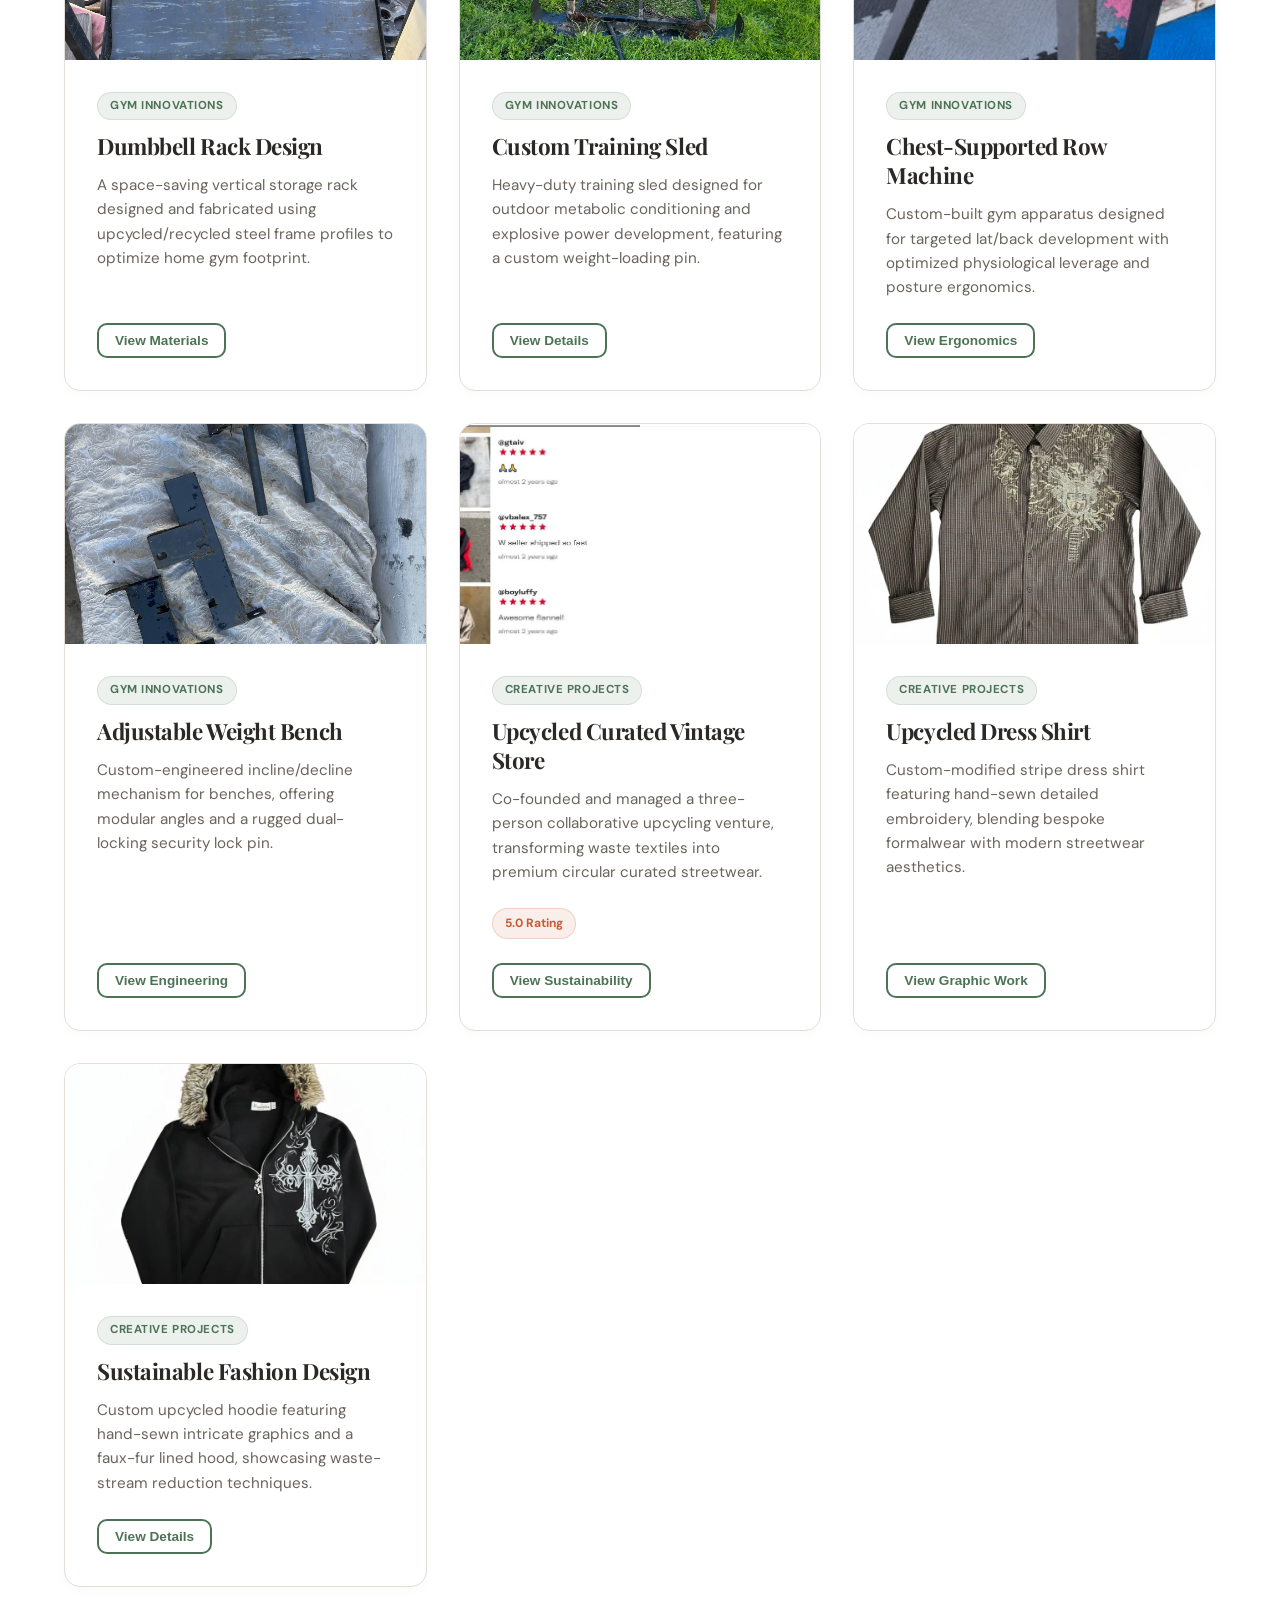
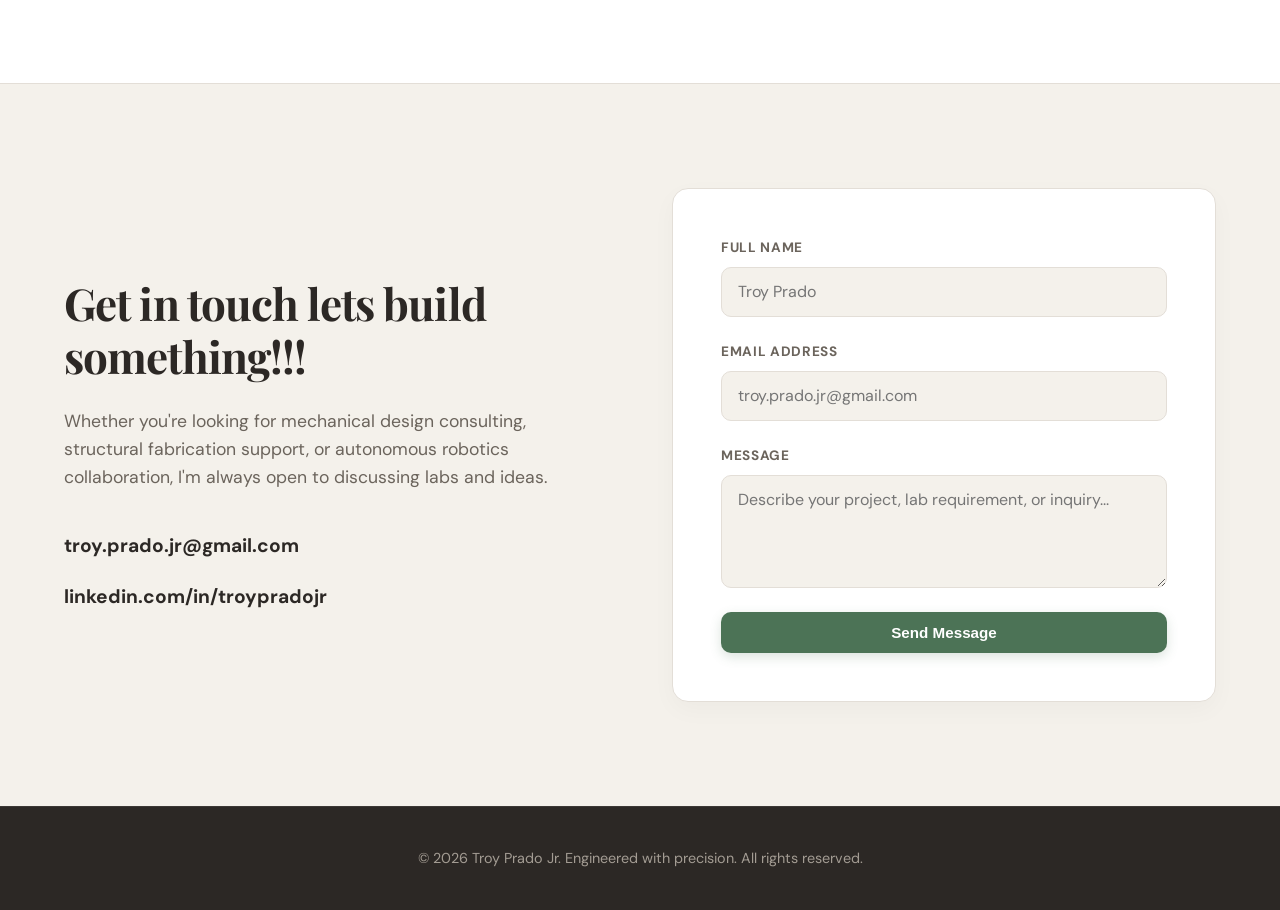
==== commit dfb43351: "Add NablaNotes and South Coast Accounting modal detail content Adds projectDetails entries and View " ====
--- a/index.html
+++ b/index.html
@@ -163,6 +163,7 @@
             <div class="project-card-body">
               <span class="project-card-badge">Founder</span>
               <h3>NablaNotes Founder</h3>
+              <button class="btn btn-secondary btn-sm open-details-btn">View Project</button>
             </div>
           </div>
 
@@ -173,7 +174,8 @@
             </div>
             <div class="project-card-body">
               <span class="project-card-badge">Work Experience</span>
-              <h3>Automations Expert at Southcoast Accounting</h3>
+              <h3>AI Automations Engineer at South Coast Accounting</h3>
+              <button class="btn btn-secondary btn-sm open-details-btn">View Role</button>
             </div>
           </div>
 
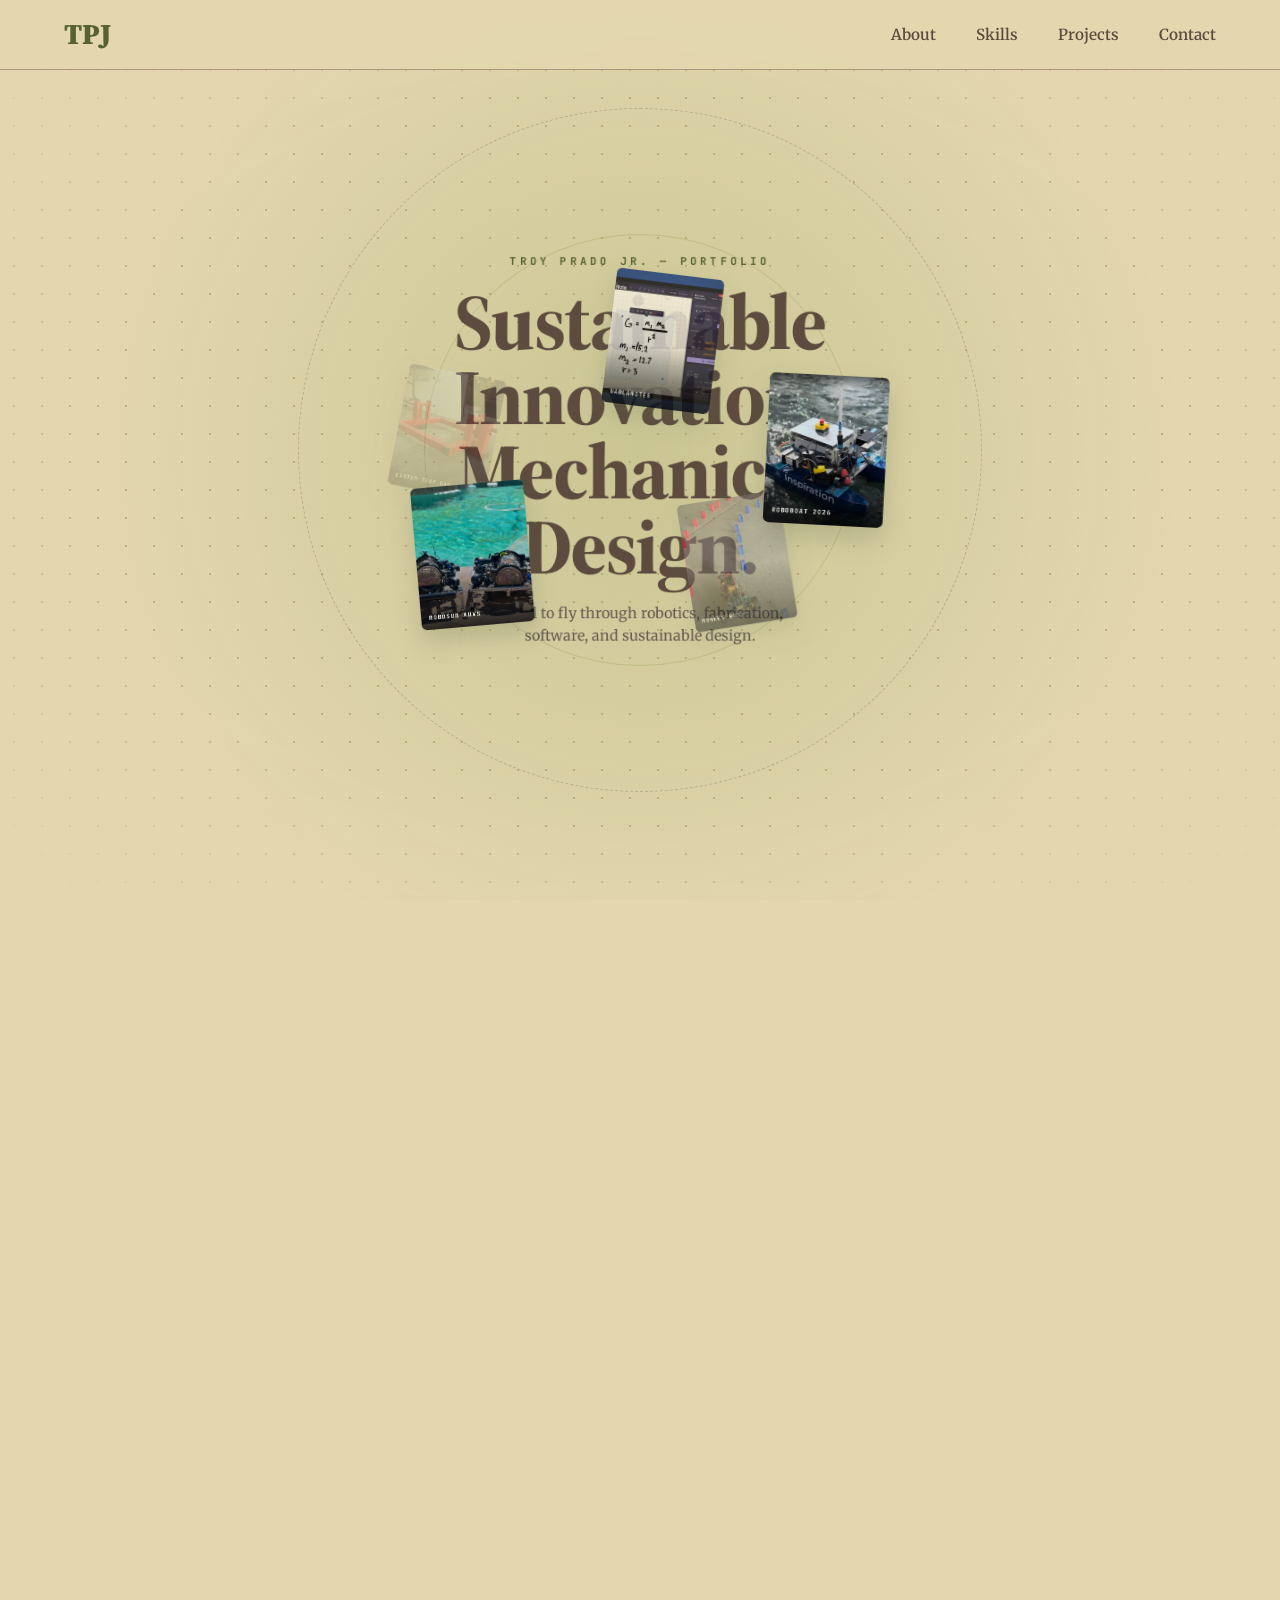
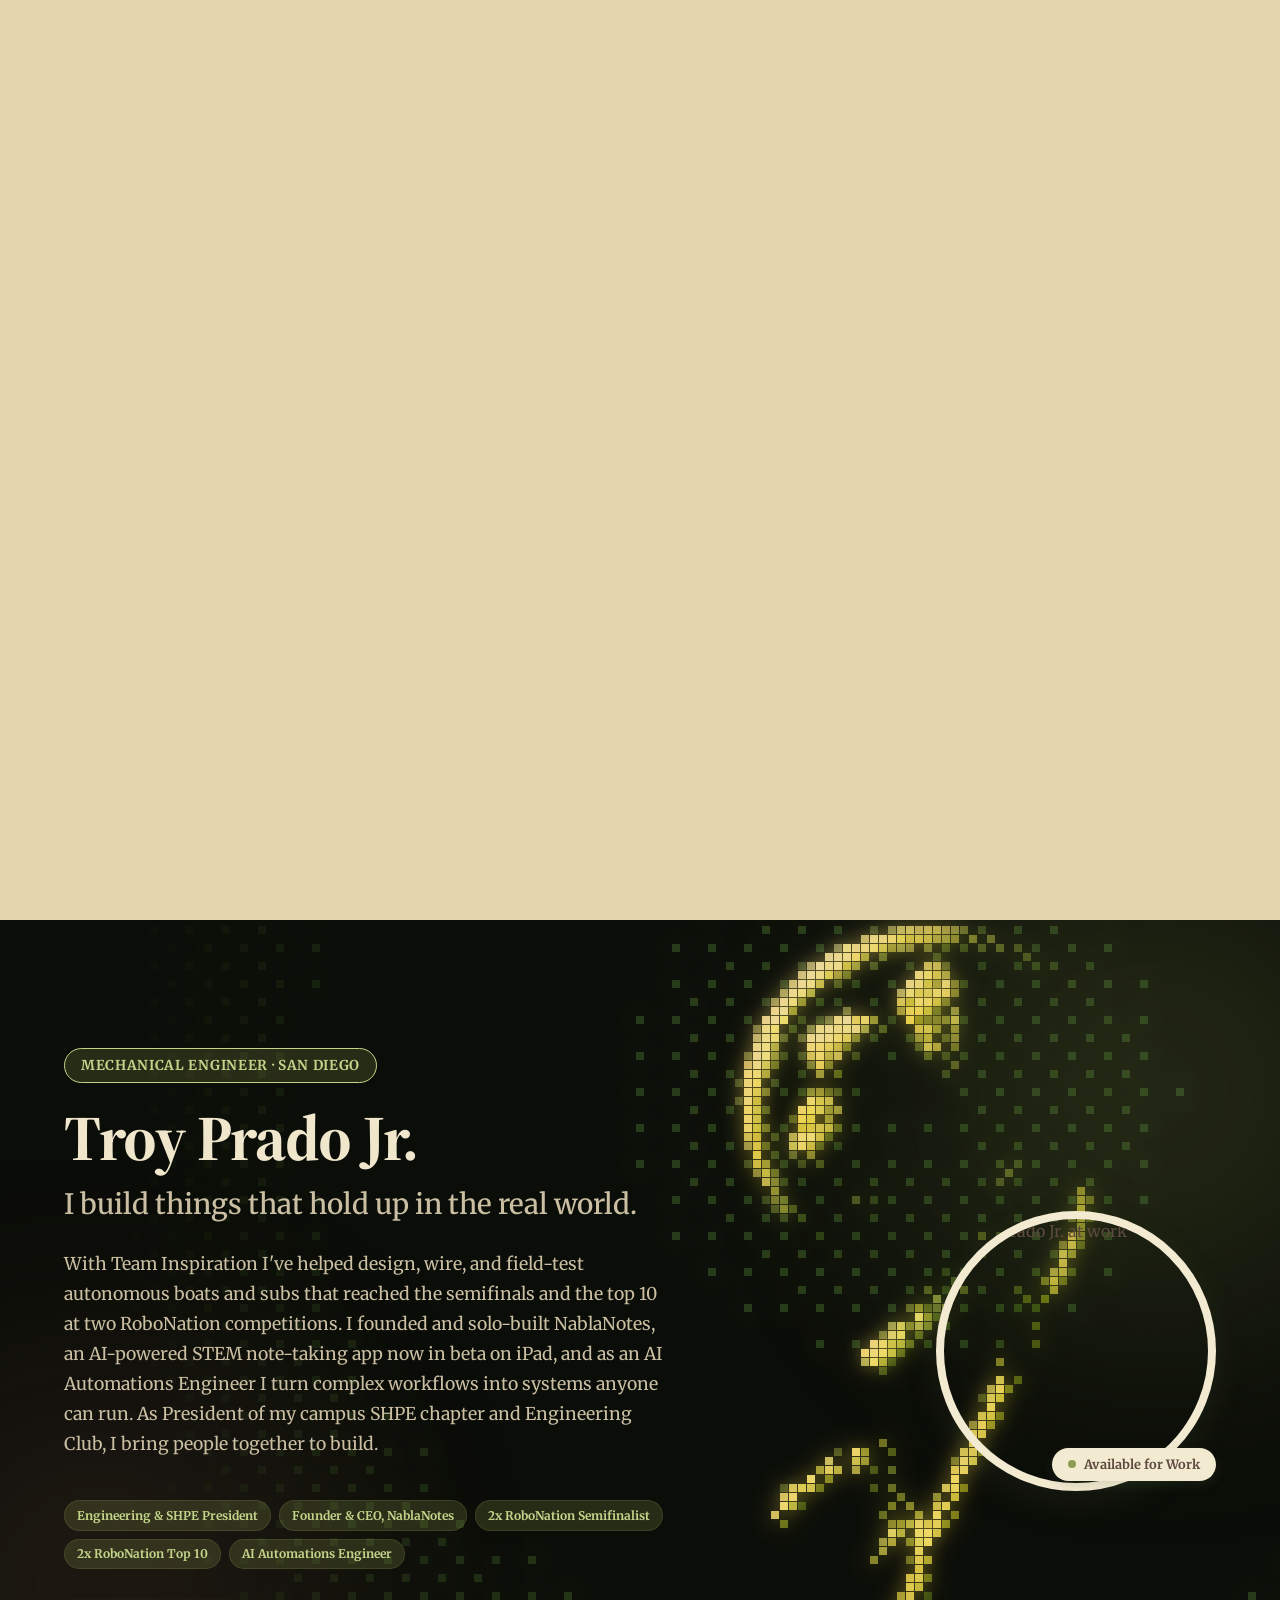
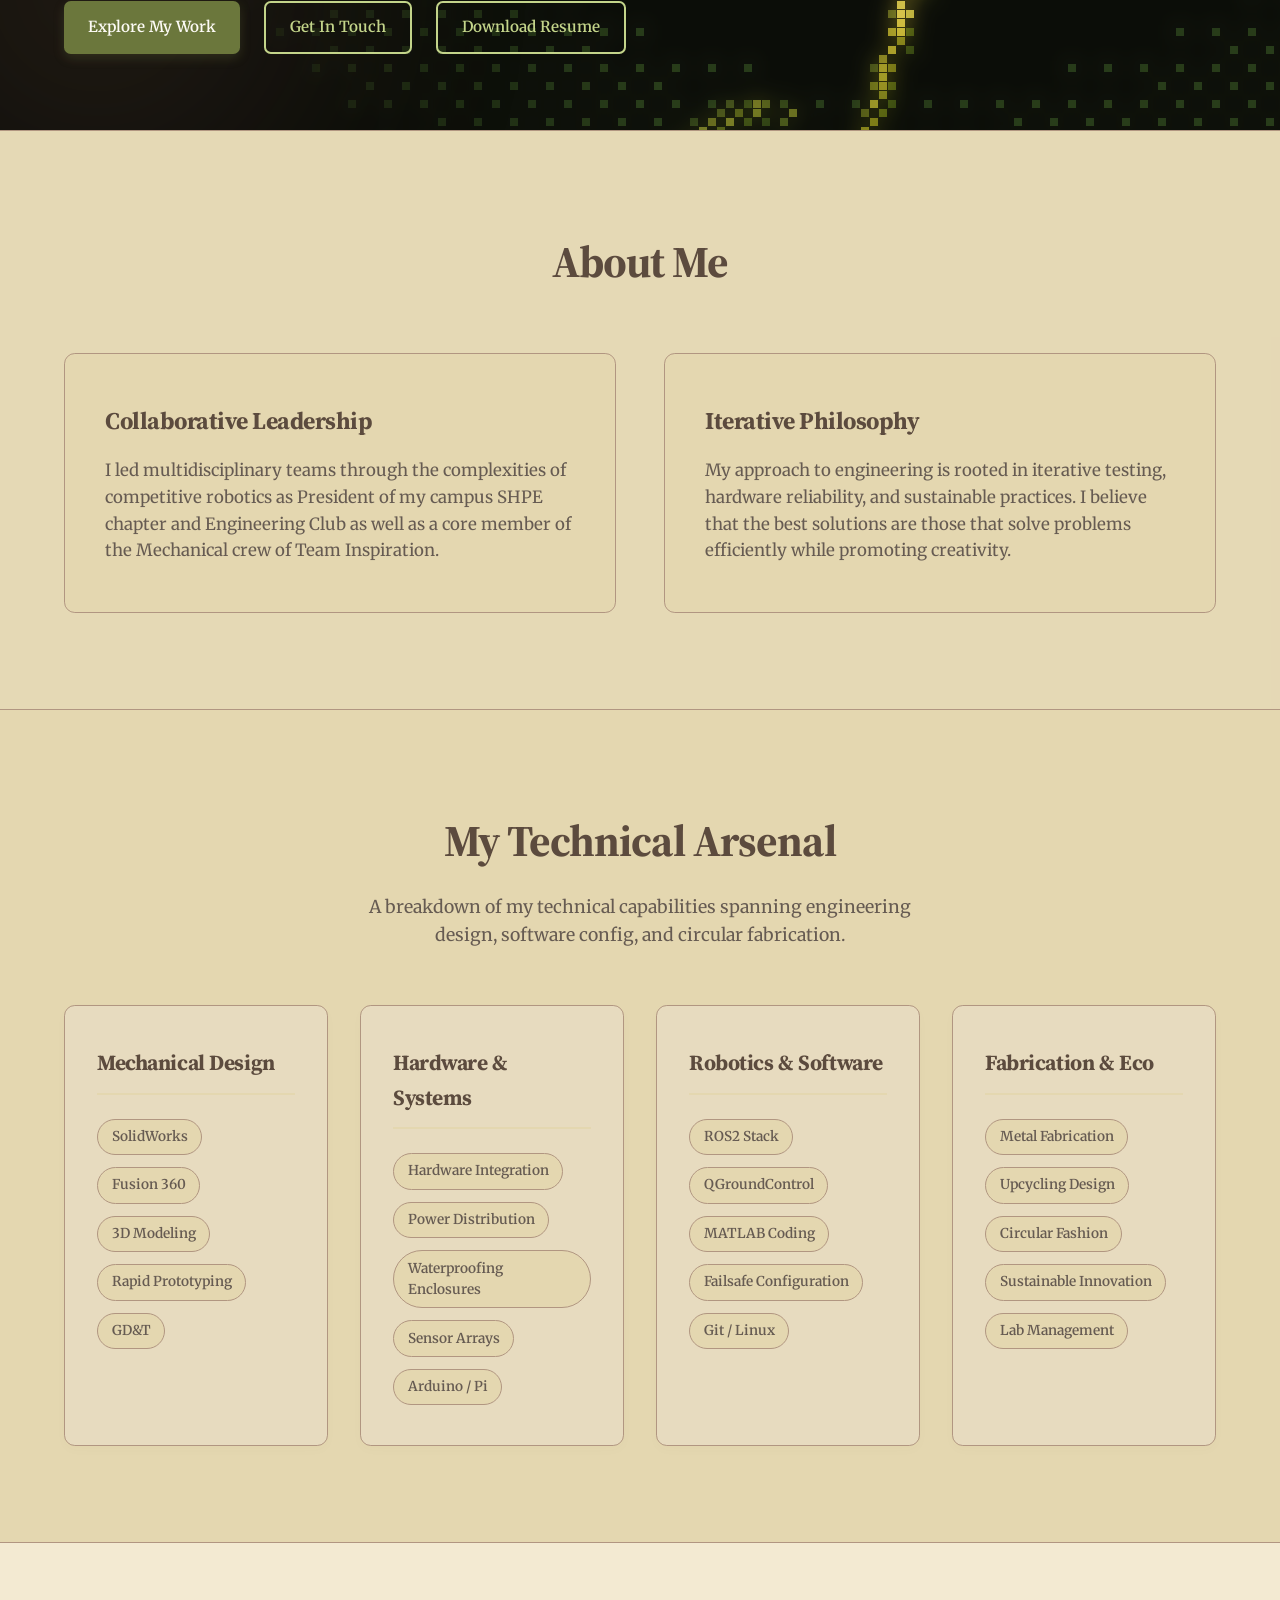
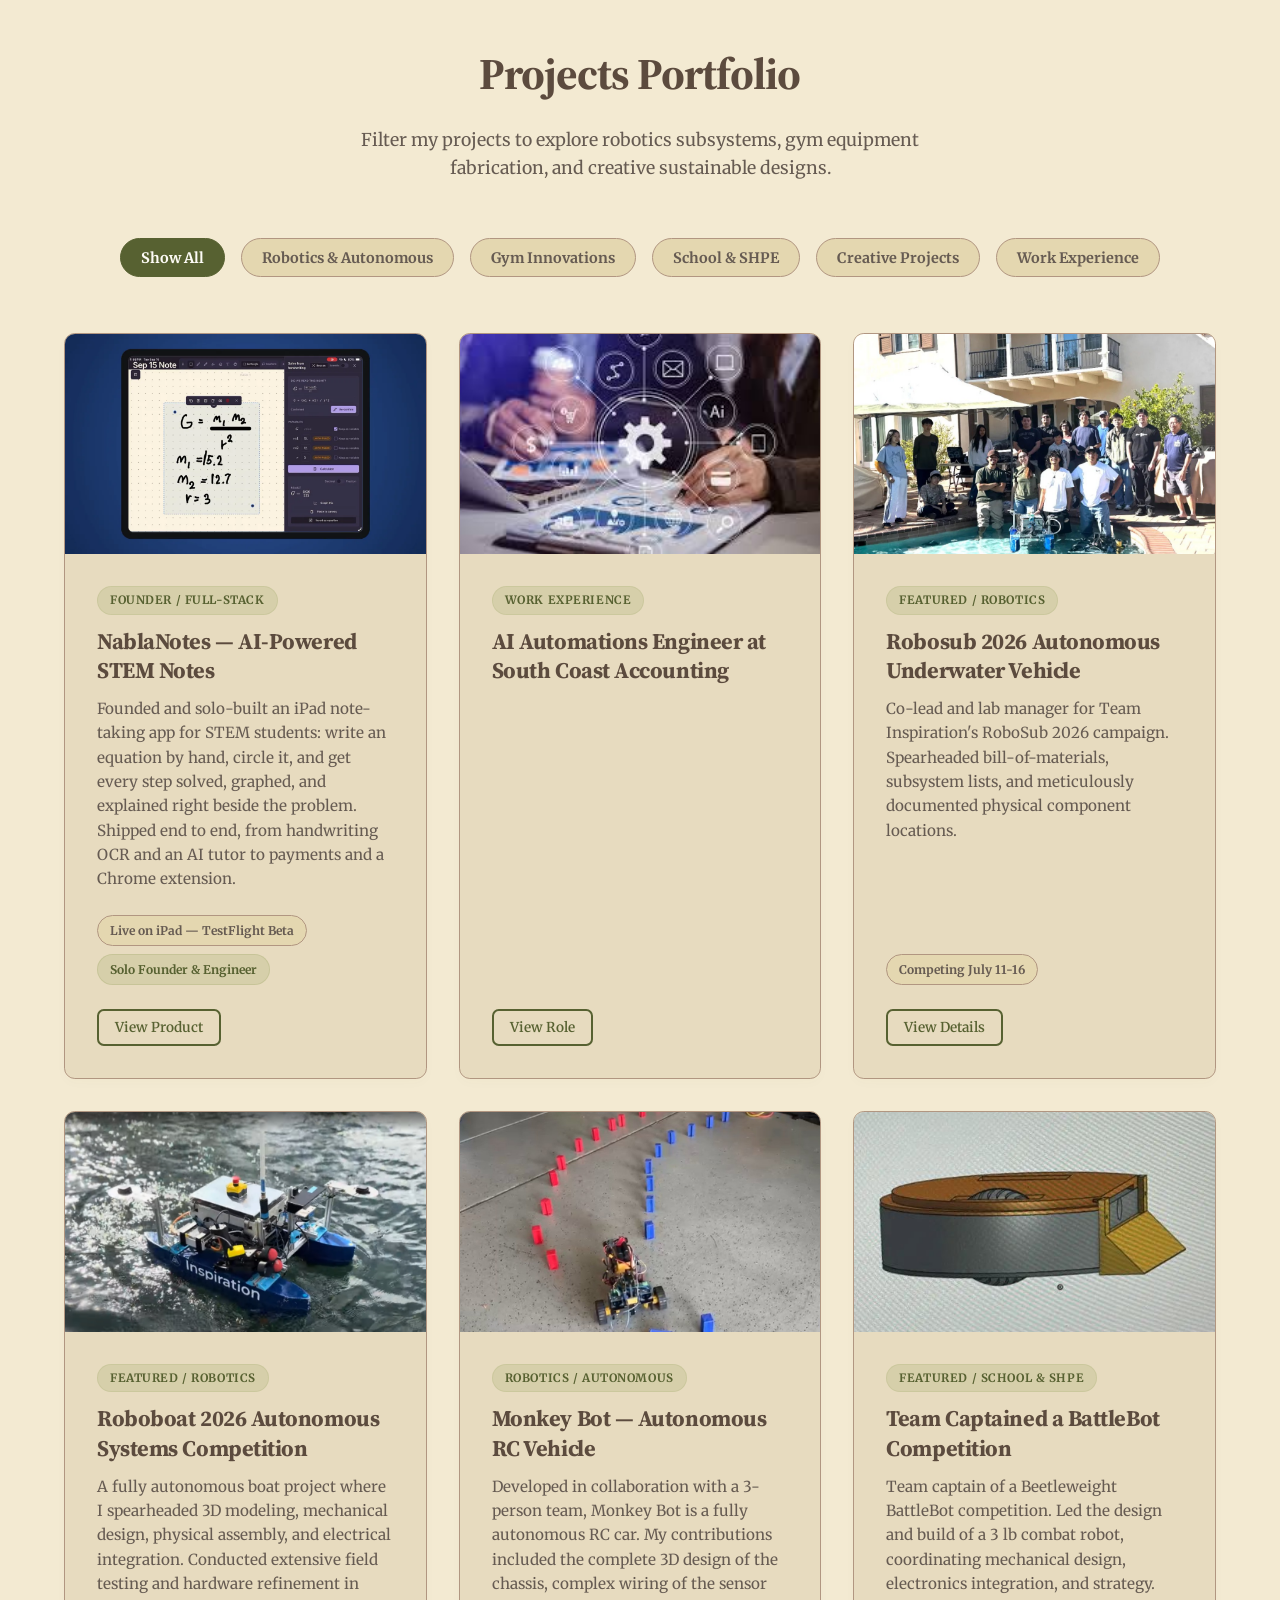
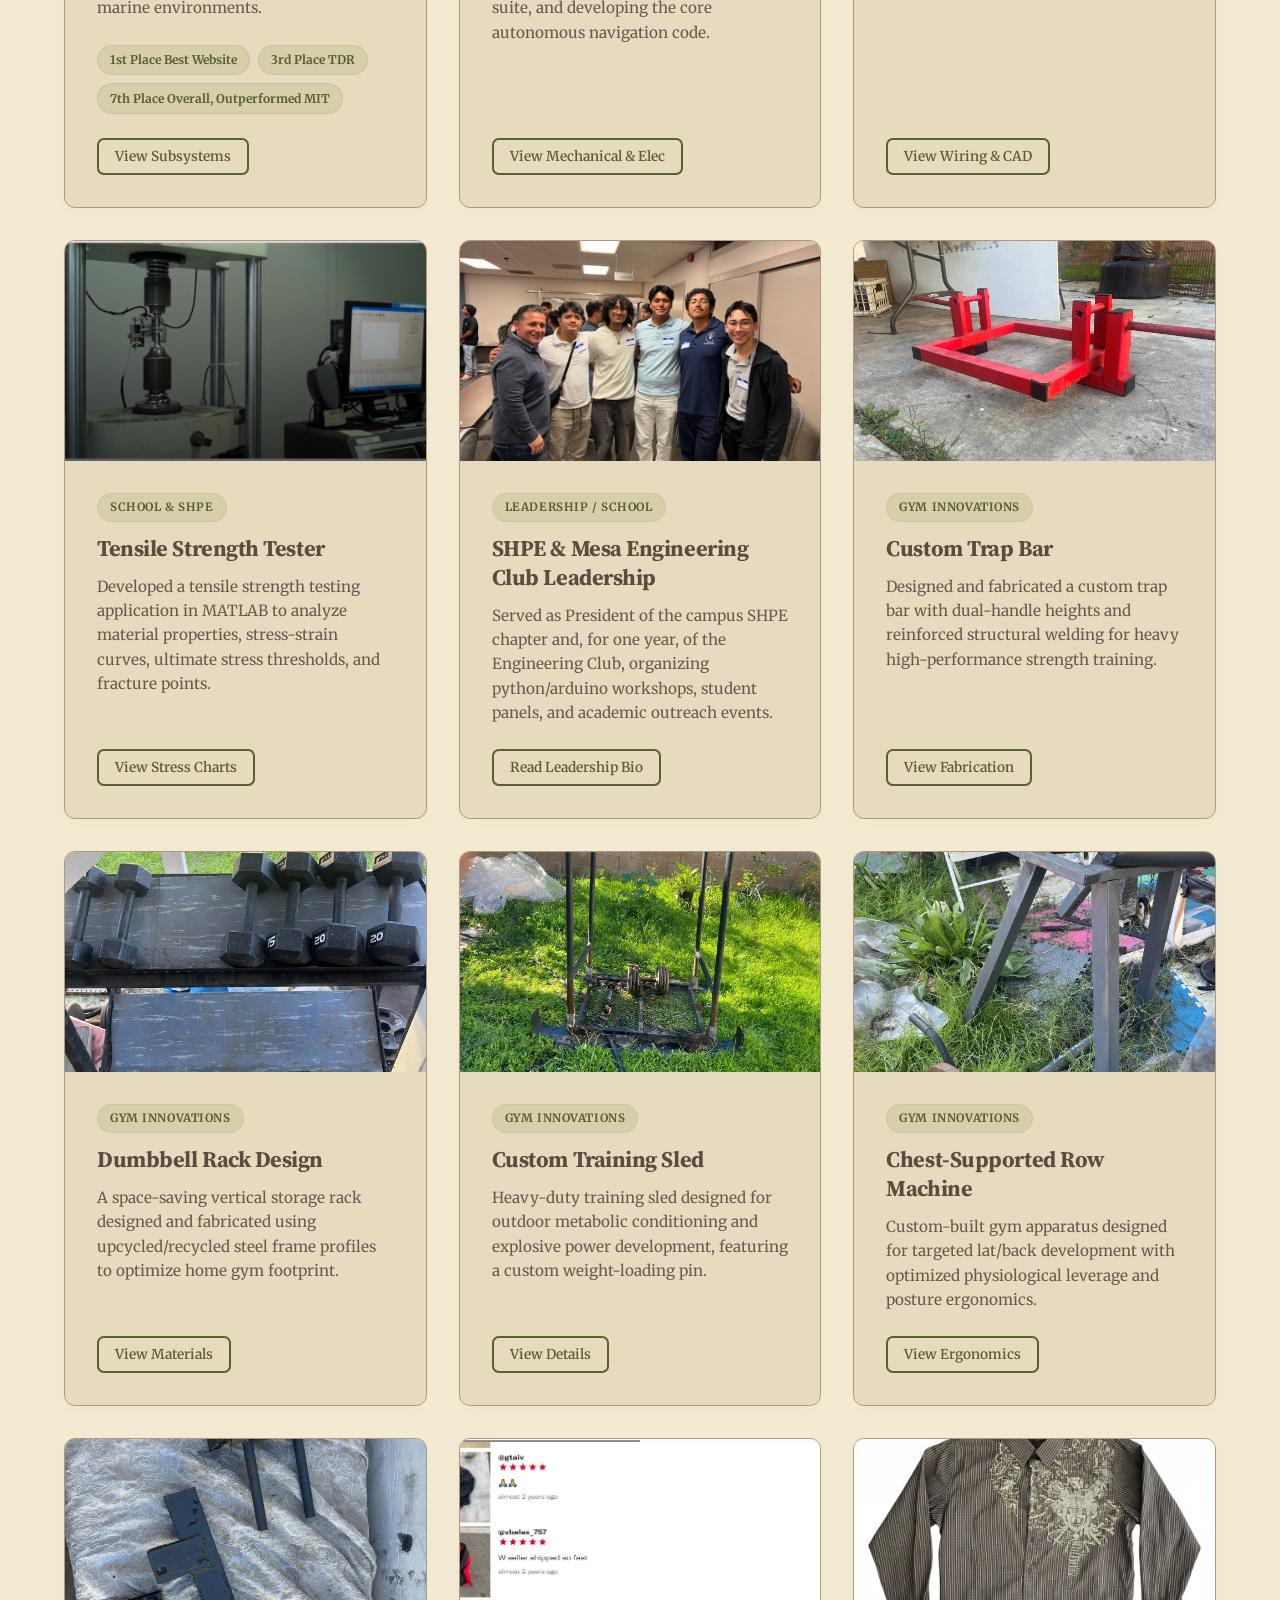
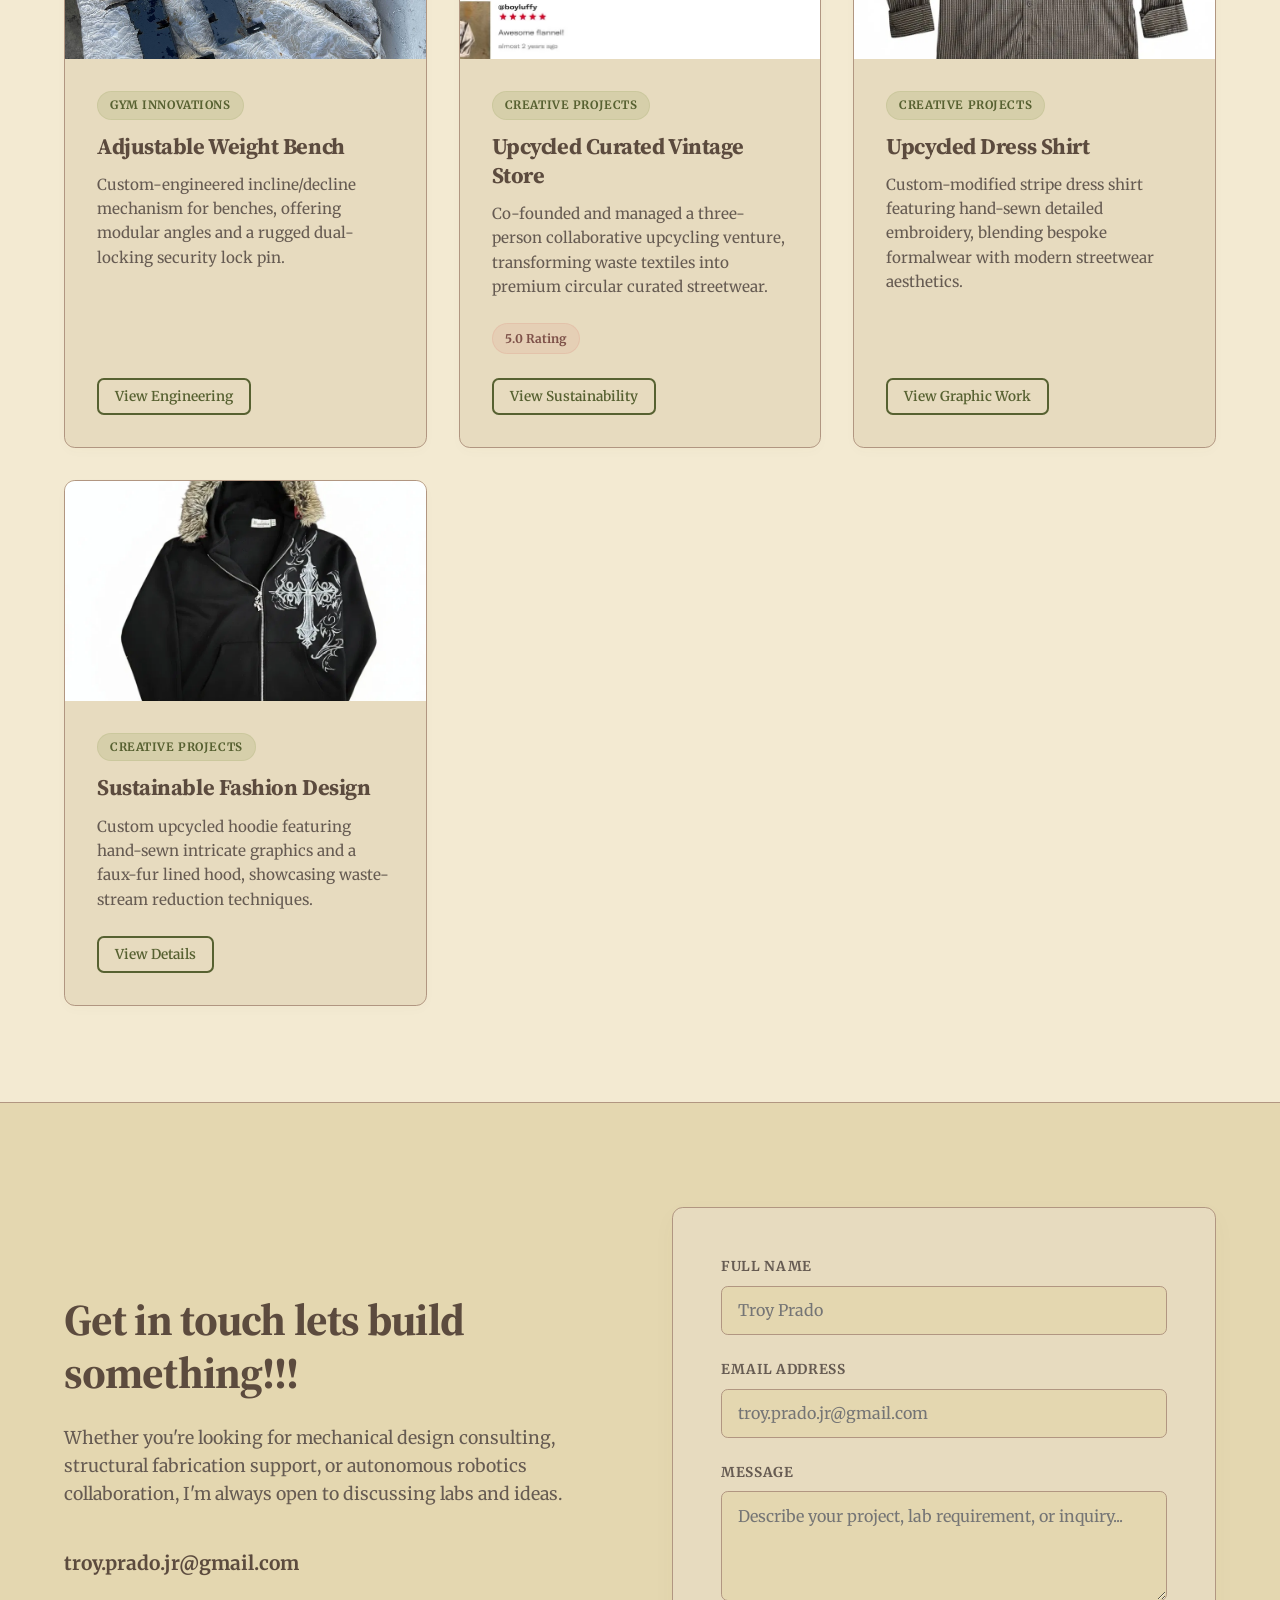
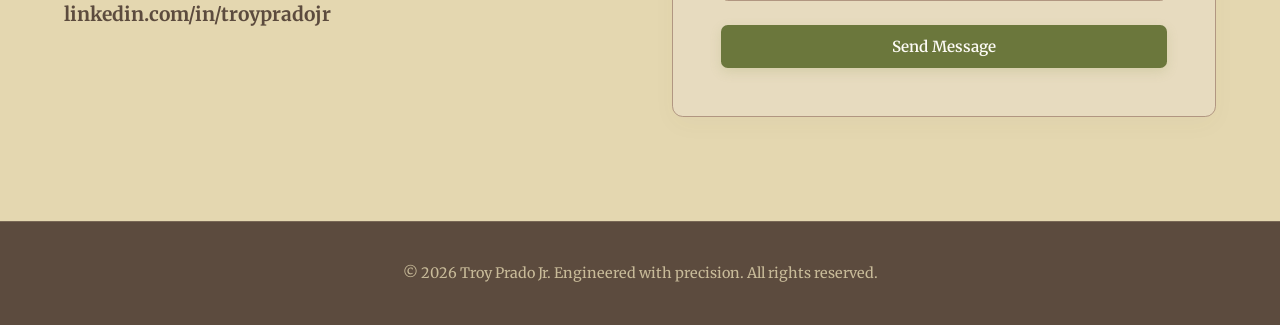
==== commit 13f561ba: "Refresh portfolio: original photos, tunnel intro, Ink Garden hero, Kodama Grove theme - Replace scre" ====
--- a/index.html
+++ b/index.html
@@ -9,7 +9,7 @@
   <!-- Premium Fonts -->
   <link rel="preconnect" href="https://fonts.googleapis.com">
   <link rel="preconnect" href="https://fonts.gstatic.com" crossorigin>
-  <link href="https://fonts.googleapis.com/css2?family=DM+Sans:ital,opsz,wght@0,9..40,400..700;1,9..40,400..700&family=Playfair+Display:ital,wght@0,400..900;1,400..900&display=swap" rel="stylesheet">
+  <link href="https://fonts.googleapis.com/css2?family=Merriweather:ital,wght@0,300;0,400;0,700;0,900;1,400&family=Source+Serif+4:ital,opsz,wght@0,8..60,400..900;1,8..60,400..900&family=JetBrains+Mono:wght@400..700&display=swap" rel="stylesheet">
   
   <!-- FontAwesome Icons for premium details -->
   <link rel="stylesheet" href="https://cdnjs.cloudflare.com/ajax/libs/font-awesome/6.4.0/css/all.min.css" />
@@ -33,18 +33,51 @@
       </button>
     </nav>
   </header>
+  <!-- Perspective Tunnel Intro: project photos fly toward the camera as you scroll -->
+  <section class="tunnel" id="tunnel" aria-label="Project highlights">
+    <div class="tunnel-stage">
+      <div class="tunnel-grid"></div>
+      <div class="tunnel-ring"></div>
+      <div class="tunnel-ring tunnel-ring-dashed"></div>
+
+      <div class="tunnel-title" id="tunnelTitle">
+        <p class="tunnel-kicker">Troy Prado Jr. — Portfolio</p>
+        <h2>Sustainable Innovation.<br />Mechanical Design.</h2>
+        <p class="tunnel-sub">Scroll to fly through robotics, fabrication, software, and sustainable design.</p>
+      </div>
+
+      <div class="tunnel-prompt" id="tunnelPrompt">
+        <span>Scroll to Explore</span>
+        <div class="tunnel-prompt-line"></div>
+      </div>
+
+      <div class="tunnel-space" id="tunnelSpace"></div>
+    </div>
+  </section>
+
   <!-- Hero Section -->
   <section class="hero-section">
+    <!-- "Ink Garden" ASCII dither art, rendered by script.js -->
+    <canvas class="hero-ascii" id="heroAscii" aria-hidden="true"></canvas>
+    <canvas class="hero-ascii hero-ascii-glow" id="heroAsciiGlow" aria-hidden="true"></canvas>
     <!-- Decorative blurred shapes mirroring Replit styling -->
     <div class="blob blob-1"></div>
     <div class="blob blob-2"></div>
     
     <div class="hero-container">
       <div class="hero-info">
-        <span class="hero-tag">Mechanical Engineer</span>
+        <span class="hero-tag">Mechanical Engineer · San Diego</span>
         <h1 class="hero-title">Troy Prado Jr.</h1>
-        <p class="hero-subtitle">Sustainable Innovation, Mechanical Design</p>
-        <p class="hero-bio">Based in San Diego. Aspiring Mechanical Engineer balancing technical precision with environmental consciousness.</p>
+        <p class="hero-subtitle">I build things that hold up in the real world.</p>
+        <p class="hero-bio">With Team Inspiration I've helped design, wire, and field-test autonomous boats and subs that reached the semifinals and the top 10 at two RoboNation competitions. I founded and solo-built NablaNotes, an AI-powered STEM note-taking app now in beta on iPad, and as an AI Automations Engineer I turn complex workflows into systems anyone can run. As President of my campus SHPE chapter and Engineering Club, I bring people together to build.</p>
+
+        <div class="hero-highlights">
+          <span class="award-pill">Engineering &amp; SHPE President</span>
+          <span class="award-pill">Founder &amp; CEO, NablaNotes</span>
+          <span class="award-pill">2x RoboNation Semifinalist</span>
+          <span class="award-pill">2x RoboNation Top 10</span>
+          <span class="award-pill">AI Automations Engineer</span>
+        </div>
         
         <div class="hero-actions">
           <a href="#projects" class="btn btn-primary">Explore My Work</a>
@@ -72,7 +105,7 @@
         <div class="about-grid">
           <div class="about-card">
             <h3>Collaborative Leadership</h3>
-            <p>I led multidisciplinary teams through the complexities of competitive robotics as the Director and Coordinator for my campus SHPE chapter as well as a core member of the Mechanical crew of Team Inspiration.</p>
+            <p>I led multidisciplinary teams through the complexities of competitive robotics as President of my campus SHPE chapter and Engineering Club as well as a core member of the Mechanical crew of Team Inspiration.</p>
           </div>
           <div class="about-card">
             <h3>Iterative Philosophy</h3>
@@ -158,12 +191,17 @@
           <!-- Card: NablaNotes Founder -->
           <div class="project-card" data-category="work" data-id="nablanotes">
             <div class="project-image-wrapper">
-              <div class="project-card-image-placeholder" style="background:#1a1a2e;"></div>
-            </div>
-            <div class="project-card-body">
-              <span class="project-card-badge">Founder</span>
-              <h3>NablaNotes Founder</h3>
-              <button class="btn btn-secondary btn-sm open-details-btn">View Project</button>
+              <img src="images/nablanotes/solve.webp" alt="NablaNotes on iPad solving a handwritten physics equation" class="project-card-image" />
+            </div>
+            <div class="project-card-body">
+              <span class="project-card-badge">Founder / Full-Stack</span>
+              <h3>NablaNotes — AI-Powered STEM Notes</h3>
+              <p class="project-card-desc">Founded and solo-built an iPad note-taking app for STEM students: write an equation by hand, circle it, and get every step solved, graphed, and explained right beside the problem. Shipped end to end, from handwriting OCR and an AI tutor to payments and a Chrome extension.</p>
+              <div class="project-card-meta">
+                <span class="status-pill">Live on iPad — TestFlight Beta</span>
+                <span class="award-pill">Solo Founder &amp; Engineer</span>
+              </div>
+              <button class="btn btn-secondary btn-sm open-details-btn">View Product</button>
             </div>
           </div>
 
@@ -182,7 +220,7 @@
           <!-- Card: RoboSub 2026 -->
           <div class="project-card" data-category="robotics" data-id="robosub">
             <div class="project-image-wrapper">
-              <img src="robosub-card.png" alt="Robosub 2026 Autonomous Underwater Vehicle" class="project-card-image" />
+              <img src="images/new-project/main.jpg" alt="Robosub 2026 Autonomous Underwater Vehicle" class="project-card-image" />
             </div>
             <div class="project-card-body">
               <span class="project-card-badge">Featured / Robotics</span>
@@ -216,7 +254,7 @@
           <!-- Card: Monkey Bot Autonomous Car -->
           <div class="project-card" data-category="robotics" data-id="monkeybot">
             <div class="project-image-wrapper">
-              <img src="monkey_bot.jpg" alt="Monkey Bot — Autonomous RC Vehicle" class="project-card-image" />
+              <img src="images/monkeybot/main-action.jpg" alt="Monkey Bot — Autonomous RC Vehicle" class="project-card-image" />
             </div>
             <div class="project-card-body">
               <span class="project-card-badge">Robotics / Autonomous</span>
@@ -229,7 +267,7 @@
           <!-- Card: BattleBot Competition -->
           <div class="project-card" data-category="shpe" data-id="battlebot">
             <div class="project-image-wrapper">
-              <img src="battlebot-details.png" alt="Team Captained a BattleBot Competition" class="project-card-image" />
+              <img src="images/shpe/battlebot-2.jpg" alt="Team Captained a BattleBot Competition" class="project-card-image" />
             </div>
             <div class="project-card-body">
               <span class="project-card-badge">Featured / School & SHPE</span>
@@ -242,7 +280,7 @@
           <!-- Card: Tensile Strength Tester -->
           <div class="project-card" data-category="shpe" data-id="tensile">
             <div class="project-image-wrapper">
-              <img src="tensile-tester-details.png" alt="Tensile Strength Tester" class="project-card-image" />
+              <img src="images/projects/tensile-tester-1.png" alt="Tensile Strength Tester" class="project-card-image" />
             </div>
             <div class="project-card-body">
               <span class="project-card-badge">School & SHPE</span>
@@ -255,12 +293,12 @@
           <!-- Card: SD Mesa Engineering Club Workshop -->
           <div class="project-card" data-category="shpe" data-id="leadership">
             <div class="project-image-wrapper">
-              <img src="shpe-leadership.png" alt="SD Mesa Engineering Club Outreach" class="project-card-image" />
+              <img src="images/shpe-leadership.jpg" alt="SD Mesa Engineering Club Outreach" class="project-card-image" />
             </div>
             <div class="project-card-body">
               <span class="project-card-badge">Leadership / School</span>
               <h3>SHPE & Mesa Engineering Club Leadership</h3>
-              <p class="project-card-desc">Served as SHPE Campus Chapter Director/Member and Director of Membership of the Engineering Club, organizing python/arduino workshops, student panels, and academic outreach events.</p>
+              <p class="project-card-desc">Served as President of the campus SHPE chapter and, for one year, of the Engineering Club, organizing python/arduino workshops, student panels, and academic outreach events.</p>
               <button class="btn btn-secondary btn-sm open-details-btn">Read Leadership Bio</button>
             </div>
           </div>
@@ -307,7 +345,7 @@
           <!-- Card: Row Machine -->
           <div class="project-card" data-category="gym" data-id="rowmachine">
             <div class="project-image-wrapper">
-              <img src="row_machine.jpg" alt="Chest-Supported Row Machine" class="project-card-image" />
+              <img src="images/backrow-machine.jpg" alt="Chest-Supported Row Machine" class="project-card-image" />
             </div>
             <div class="project-card-body">
               <span class="project-card-badge">Gym Innovations</span>
--- a/style.css
+++ b/style.css
@@ -1,26 +1,34 @@
 /* style.css - Premium Sustainable Engineering Design System */
 
 :root {
-  /* Elegant Earthy / Sustainable Theme Palette */
-  --bg-color: #f4f1eb;          /* Warm Linen Cream */
-  --text-color: #2c2825;        /* Charcoal / Soft Brown-Black */
-  --text-muted: #6b645c;        /* Muted Earthy Gray */
-  --primary-color: #4c7356;     /* Deep Sage / Olive Green */
-  --primary-hover: #3b5a43;     
-  --primary-alpha: rgba(76, 115, 86, 0.1);
-  --primary-alpha-strong: rgba(76, 115, 86, 0.2);
-  --accent-color: #c85a32;      /* Rich Terracotta / Clay */
-  --accent-alpha: rgba(200, 90, 50, 0.1);
-  --card-bg: #ffffff;
-  --border-color: #e3ded7;
-  --radius-lg: 16px;
-  --radius-md: 10px;
-  --radius-sm: 6px;
-  
+  /* Kodama Grove Remix theme (21st.dev/@srjaejsry). Text shades are deepened
+     versions of the theme hues so body copy and buttons pass WCAG AA (4.5:1). */
+  --bg-color: #e4d7b0;          /* theme background — parchment */
+  --text-color: #5c4b3e;        /* theme foreground — cocoa */
+  --text-muted: #665b52;        /* theme muted-foreground #85766a, deepened for contrast */
+  --primary-color: #576131;     /* theme primary #8d9d4f, deepened for text */
+  --primary-fill: #6b773c;      /* button fill: closest shade to #8d9d4f that keeps white text readable */
+  --primary-hover: #576131;
+  --primary-bright: #8d9d4f;    /* exact theme primary — glows, rings, underlines */
+  --primary-foreground: #fdfbf6;
+  --primary-alpha: rgba(141, 157, 79, 0.18);
+  --primary-alpha-strong: rgba(141, 157, 79, 0.3);
+  --accent-color: #7e5149;      /* theme destructive #d98b7e, deepened for text */
+  --accent-alpha: rgba(217, 139, 126, 0.15);
+  --card-bg: #e7dbbf;           /* theme card */
+  --popover-bg: #f3ead2;        /* theme popover — raised surfaces */
+  --border-color: #b19681;      /* theme border */
+  --shadow-color: rgba(91, 109, 70, 0.15); /* theme hsl(88 22% 35% / 0.15) */
+  --radius: 0.425rem;
+  --radius-lg: calc(var(--radius) + 4px);
+  --radius-md: var(--radius);
+  --radius-sm: calc(var(--radius) - 2px);
+
   /* Typography Tokens */
-  --font-display: 'Playfair Display', Georgia, serif;
-  --font-body: 'DM Sans', -apple-system, BlinkMacSystemFont, 'Segoe UI', Roboto, sans-serif;
-  
+  --font-display: 'Source Serif 4', Georgia, serif;
+  --font-body: 'Merriweather', Georgia, serif;
+  --font-mono: 'JetBrains Mono', ui-monospace, monospace;
+
   /* Layout Transitions */
   --transition-smooth: all 0.3s cubic-bezier(0.4, 0, 0.2, 1);
   --transition-fast: all 0.15s ease;
@@ -35,6 +43,10 @@
 
 html {
   scroll-behavior: smooth;
+}
+
+button, input, textarea, select {
+  font-family: inherit; /* form controls don't inherit fonts by default */
 }
 
 body {
@@ -90,15 +102,15 @@
 }
 
 .btn-primary {
-  background-color: var(--primary-color);
-  color: #ffffff;
-  box-shadow: 0 4px 12px rgba(76, 115, 86, 0.2);
+  background-color: var(--primary-fill);
+  color: var(--primary-foreground);
+  box-shadow: 0 4px 12px rgba(141, 157, 79, 0.2);
 }
 
 .btn-primary:hover {
   background-color: var(--primary-hover);
   transform: translateY(-2px);
-  box-shadow: 0 6px 16px rgba(76, 115, 86, 0.3);
+  box-shadow: 0 6px 16px rgba(141, 157, 79, 0.3);
 }
 
 .btn-secondary {
@@ -124,7 +136,7 @@
   left: 0;
   right: 0;
   z-index: 100;
-  background-color: rgba(244, 241, 235, 0.85);
+  background-color: rgba(228, 215, 176, 0.85);
   backdrop-filter: blur(12px);
   -webkit-backdrop-filter: blur(12px);
   border-bottom: 1px solid var(--border-color);
@@ -170,7 +182,7 @@
   left: 0;
   width: 0;
   height: 2px;
-  background-color: var(--primary-color);
+  background-color: var(--primary-bright);
   transition: var(--transition-fast);
 }
 
@@ -191,6 +203,166 @@
   cursor: pointer;
 }
 
+/* Perspective Tunnel Intro */
+.tunnel {
+  position: relative;
+  height: 280vh; /* scroll distance that drives the flight */
+  background-color: var(--bg-color);
+}
+
+.tunnel-stage {
+  position: sticky;
+  top: 0;
+  height: 100vh;
+  height: 100svh;
+  overflow: hidden;
+  display: flex;
+  align-items: center;
+  justify-content: center;
+  perspective: 1200px;
+}
+
+.tunnel-grid {
+  position: absolute;
+  inset: 0;
+  pointer-events: none;
+  background:
+    radial-gradient(circle at center, var(--primary-alpha-strong) 0%, transparent 70%),
+    radial-gradient(#c4b384 1px, transparent 1px) 0 0 / 28px 28px;
+  -webkit-mask-image: radial-gradient(ellipse 70% 70% at 50% 50%, #000 60%, transparent 100%);
+  mask-image: radial-gradient(ellipse 70% 70% at 50% 50%, #000 60%, transparent 100%);
+}
+
+.tunnel-ring {
+  position: absolute;
+  width: 48vmin;
+  height: 48vmin;
+  border-radius: 50%;
+  border: 1px solid var(--primary-alpha-strong);
+  pointer-events: none;
+}
+
+.tunnel-ring-dashed {
+  width: 76vmin;
+  height: 76vmin;
+  border: 1px dashed rgba(133, 118, 106, 0.4);
+}
+
+.tunnel-title {
+  position: relative;
+  max-width: 44rem;
+  padding: 0 1.5rem;
+  text-align: center;
+  pointer-events: none;
+  will-change: transform, opacity;
+}
+
+.tunnel-kicker {
+  font-family: var(--font-mono);
+  font-size: 0.75rem;
+  font-weight: 700;
+  letter-spacing: 0.35em;
+  text-transform: uppercase;
+  color: var(--primary-color);
+  margin-bottom: 1rem;
+}
+
+.tunnel-title h2 {
+  font-family: var(--font-display);
+  font-size: clamp(2.4rem, 7vw, 5.5rem);
+  font-weight: 800;
+  line-height: 0.95;
+  letter-spacing: -0.02em;
+  color: var(--text-color);
+}
+
+.tunnel-sub {
+  margin: 1.25rem auto 0;
+  max-width: 36ch;
+  color: var(--text-muted);
+}
+
+.tunnel-prompt {
+  font-family: var(--font-mono);
+  position: absolute;
+  bottom: 2rem;
+  z-index: 2;
+  display: flex;
+  flex-direction: column;
+  align-items: center;
+  gap: 0.5rem;
+  font-size: 0.7rem;
+  font-weight: 700;
+  letter-spacing: 0.3em;
+  text-transform: uppercase;
+  color: var(--text-muted);
+  pointer-events: none;
+}
+
+.tunnel-prompt-line {
+  width: 1px;
+  height: 24px;
+  background: linear-gradient(var(--primary-bright), transparent);
+}
+
+.tunnel-space {
+  position: absolute;
+  inset: 0;
+  transform-style: preserve-3d;
+  pointer-events: none;
+}
+
+.tunnel-card {
+  position: absolute;
+  left: 50%;
+  top: 50%;
+  aspect-ratio: 4 / 5;
+  padding: 0;
+  border: 0;
+  border-radius: var(--radius-lg);
+  overflow: hidden;
+  background-color: var(--border-color);
+  box-shadow: 0 24px 48px rgba(91, 109, 70, 0.25), 0 0 0 1px rgba(91, 109, 70, 0.1);
+  cursor: pointer;
+  pointer-events: auto;
+  will-change: transform, opacity;
+  opacity: 0;
+  transition: box-shadow 0.5s;
+}
+
+.tunnel-card:hover,
+.tunnel-card:focus-visible {
+  box-shadow: 0 24px 48px rgba(141, 157, 79, 0.35), 0 0 0 2px var(--primary-color);
+  outline: none;
+}
+
+.tunnel-card img {
+  width: 100%;
+  height: 100%;
+  object-fit: cover;
+  transition: transform 0.7s ease-out;
+}
+
+.tunnel-card:hover img {
+  transform: scale(1.1);
+}
+
+.tunnel-card span {
+  font-family: var(--font-mono);
+  position: absolute;
+  inset: 0;
+  display: flex;
+  align-items: flex-end;
+  padding: 1rem;
+  background: linear-gradient(to top, rgba(0, 0, 0, 0.8), rgba(0, 0, 0, 0.1) 45%, transparent);
+  color: var(--primary-foreground);
+  font-size: 0.75rem;
+  font-weight: 700;
+  letter-spacing: 0.15em;
+  text-align: left;
+  text-transform: uppercase;
+}
+
 /* Hero Section */
 .hero-section {
   position: relative;
@@ -198,23 +370,61 @@
   display: flex;
   align-items: center;
   padding-top: 100px;
-
-  background-image:
-    linear-gradient(rgba(244,241,235,0.55), rgba(244,241,235,0.55)),
-    url("tj_mega.jpg");
-
-  background-size: cover;
-  background-position: center;
-  background-repeat: no-repeat;
-
+  padding-bottom: 3rem;
+  background-color: #0b0d08; /* the Ink Garden photo's own black */
   overflow: hidden;
+
+  /* light-on-dark versions of the theme tokens, scoped to the hero */
+  --text-color: #efe6cc;
+  --text-muted: #cabfa3;
+  --primary-color: #c3d48a;
+  --primary-alpha: rgba(141, 157, 79, 0.22);
+}
+
+/* Ink Garden dither art; fades out on the left so the text stays clean */
+.hero-ascii {
+  position: absolute;
+  inset: -12px; /* room for the cursor parallax drift */
+  width: calc(100% + 24px);
+  height: calc(100% + 24px);
+  z-index: 0;
+  pointer-events: none;
+  -webkit-mask-image: linear-gradient(to right, transparent 10%, #000 50%);
+  mask-image: linear-gradient(to right, transparent 10%, #000 50%);
+  will-change: transform;
+}
+
+/* bloom: a blurred copy of the art, added on top */
+.hero-ascii-glow {
+  filter: blur(10px) saturate(1.2);
+  opacity: 0.6;
+  mix-blend-mode: screen;
+}
+
+.hero-section .blob {
+  opacity: 0.18;
+}
+
+.hero-section .badge-status {
+  color: #5c4b3e;
+}
+
+.hero-section .btn-secondary:hover {
+  background-color: rgba(195, 212, 138, 0.12);
+}
+
+.hero-highlights {
+  display: flex;
+  flex-wrap: wrap;
+  gap: 0.5rem;
+  margin-bottom: 2rem;
 }
 
 .about-section::before {
   content: '';
   position: absolute;
   inset: 0;
-  background: rgba(244,241,235,0.6);
+  background: rgba(228, 215, 176, 0.6);
   z-index: 1;
 }
 
@@ -237,7 +447,7 @@
   right: -10%;
   width: 500px;
   height: 500px;
-  background-color: var(--primary-color);
+  background-color: var(--primary-bright);
 }
 
 .blob-2 {
@@ -277,8 +487,8 @@
   height: 280px;
   border-radius: 50%;
   object-fit: cover;
-  border: 8px solid #ffffff;
-  box-shadow: 0 12px 32px rgba(44, 40, 37, 0.15);
+  border: 8px solid var(--popover-bg);
+  box-shadow: 0 12px 32px rgba(91, 109, 70, 0.15);
   transition: var(--transition-smooth);
 }
 
@@ -289,13 +499,13 @@
 .badge-status {
   position: absolute;
   bottom: 10px;
-  background-color: #ffffff;
+  background-color: var(--popover-bg);
   padding: 0.4rem 1rem;
   border-radius: 30px;
   font-weight: 700;
   font-size: 0.8rem;
   color: var(--text-color);
-  box-shadow: 0 4px 12px rgba(0,0,0,0.08);
+  box-shadow: 0 4px 12px rgba(91, 109, 70, 0.18);
   display: flex;
   align-items: center;
   gap: 0.5rem;
@@ -305,7 +515,7 @@
   width: 8px;
   height: 8px;
   border-radius: 50%;
-  background-color: var(--primary-color);
+  background-color: var(--primary-bright);
   animation: pulse 2s infinite;
 }
 
@@ -362,7 +572,8 @@
 
 .hero-actions {
   display: flex;
-  gap: 1.5rem;
+  flex-wrap: wrap;
+  gap: 1rem 1.5rem;
 }
 
 /* Sections Global Layout */
@@ -386,8 +597,9 @@
 
 /* About Section */
 .about-section {
+  position: relative; /* contains the ::before tint */
   padding: 6rem 0;
-  background-color: #ffffff;
+  background-color: var(--card-bg);
   border-top: 1px solid var(--border-color);
   border-bottom: 1px solid var(--border-color);
 }
@@ -408,7 +620,7 @@
 
 .about-card:hover {
   transform: translateY(-5px);
-  box-shadow: 0 12px 24px rgba(44, 40, 37, 0.05);
+  box-shadow: 0 12px 24px rgba(91, 109, 70, 0.05);
 }
 
 .about-icon {
@@ -444,13 +656,13 @@
   padding: 2.5rem 2rem;
   border-radius: var(--radius-lg);
   border: 1px solid var(--border-color);
-  box-shadow: 0 4px 12px rgba(44, 40, 37, 0.02);
+  box-shadow: 0 4px 12px rgba(91, 109, 70, 0.02);
   transition: var(--transition-smooth);
 }
 
 .skills-category:hover {
   transform: translateY(-4px);
-  box-shadow: 0 12px 24px rgba(44, 40, 37, 0.06);
+  box-shadow: 0 12px 24px rgba(91, 109, 70, 0.06);
 }
 
 .skills-category h3 {
@@ -488,14 +700,14 @@
 
 .skill-pills span:hover {
   background-color: var(--primary-color);
-  color: #ffffff;
+  color: var(--primary-foreground);
   border-color: var(--primary-color);
 }
 
 /* Projects & Portfolio Section */
 .projects-section {
   padding: 6rem 0;
-  background-color: #ffffff;
+  background-color: var(--popover-bg);
   border-top: 1px solid var(--border-color);
   border-bottom: 1px solid var(--border-color);
 }
@@ -528,12 +740,12 @@
 .filter-tab.active {
   background-color: var(--primary-color);
   border-color: var(--primary-color);
-  color: #ffffff;
+  color: var(--primary-foreground);
 }
 
 .project-grid {
   display: grid;
-  grid-template-columns: repeat(auto-fill, minmax(350px, 1fr));
+  grid-template-columns: repeat(auto-fill, minmax(min(350px, 100%), 1fr));
   gap: 2rem;
 }
 
@@ -542,7 +754,7 @@
   border-radius: var(--radius-lg);
   border: 1px solid var(--border-color);
   overflow: hidden;
-  box-shadow: 0 4px 12px rgba(44, 40, 37, 0.02);
+  box-shadow: 0 4px 12px rgba(91, 109, 70, 0.02);
   display: flex;
   flex-direction: column;
   transition: var(--transition-smooth);
@@ -550,7 +762,7 @@
 
 .project-card:hover {
   transform: translateY(-8px);
-  box-shadow: 0 16px 32px rgba(44, 40, 37, 0.08);
+  box-shadow: 0 16px 32px rgba(91, 109, 70, 0.08);
 }
 
 .project-image-wrapper {
@@ -580,7 +792,7 @@
   font-size: 0.72rem;
   font-weight: 700;
   color: var(--primary-color);
-  border: 1px solid rgba(76, 115, 86, 0.15);
+  border: 1px solid rgba(141, 157, 79, 0.15);
   margin-bottom: 0.75rem;
   text-transform: uppercase;
   letter-spacing: 0.05em;
@@ -609,87 +821,9 @@
   font-family: var(--font-display);
   font-size: 1.5rem;
   font-weight: 700;
-  color: #ffffff;
+  color: var(--primary-foreground);
   letter-spacing: 0.05em;
   text-transform: uppercase;
-}
-
-.roboboat-bg {
-  background: linear-gradient(to bottom, rgba(79, 112, 130, 0.3), rgba(48, 78, 99, 0.85)), url('boat-in-water.jpg');
-  background-size: cover;
-  background-position: center;
-}
-
-.robosub-bg {
-  background: linear-gradient(to bottom, rgba(27, 83, 107, 0.3), rgba(13, 40, 54, 0.85)), url('robosub-card.png');
-  background-size: cover;
-  background-position: center;
-}
-
-.battlebot-bg {
-  background: linear-gradient(to bottom, rgba(167, 80, 56, 0.3), rgba(110, 46, 30, 0.85)), url('battlebot-details.png');
-  background-size: cover;
-  background-position: center;
-}
-
-.tensile-bg {
-  background: linear-gradient(to bottom, rgba(87, 119, 109, 0.3), rgba(53, 78, 70, 0.85)), url('tensile-tester-details.png');
-  background-size: cover;
-  background-position: center;
-}
-
-.club-bg {
-  background: linear-gradient(to bottom, rgba(116, 87, 120, 0.3), rgba(70, 48, 75, 0.85)), url('shpe-leadership.png');
-  background-size: cover;
-  background-position: center;
-}
-
-.trapbar-bg {
-  background: linear-gradient(to bottom, rgba(168, 61, 61, 0.4), rgba(110, 34, 34, 0.9)), url('gym-innovations.png');
-  background-size: cover;
-  background-position: center;
-}
-
-.dumbrack-bg {
-  background: linear-gradient(to bottom, rgba(108, 120, 115, 0.4), rgba(68, 76, 72, 0.9)), url('gym-innovations.png');
-  background-size: cover;
-  background-position: center;
-}
-
-.sled-bg {
-  background: linear-gradient(to bottom, rgba(140, 134, 81, 0.4), rgba(82, 79, 43, 0.9)), url('gym-innovations.png');
-  background-size: cover;
-  background-position: center;
-}
-
-.row-bg {
-  background: linear-gradient(to bottom, rgba(81, 113, 140, 0.4), rgba(47, 73, 94, 0.9)), url('gym-innovations.png');
-  background-size: cover;
-  background-position: center;
-}
-
-.bench-bg {
-  background: linear-gradient(to bottom, rgba(92, 92, 92, 0.4), rgba(54, 54, 54, 0.9)), url('gym-innovations.png');
-  background-size: cover;
-  background-position: center;
-}
-
-.vintage-bg {
-  background: linear-gradient(135deg, #c7a760 0%, #7d6531 100%);
-}
-
-.shirt-bg {
-  background: linear-gradient(135deg, #4da3a1 0%, #2d6b69 100%);
-}
-
-.hoodie-bg {
-  background: linear-gradient(135deg, #c4669f 0%, #823865 100%);
-}
-
-.car-bg {
-  background: linear-gradient(to bottom, rgba(87, 144, 109, 0.3), rgba(49, 92, 67, 0.85)), url('shpe-flyers.png');
-  background-size: cover;
-  background-position: center;
 }
 
 .project-card-body {
@@ -736,13 +870,13 @@
 .award-pill {
   background-color: var(--primary-alpha);
   color: var(--primary-color);
-  border-color: rgba(76, 115, 86, 0.2);
+  border-color: rgba(141, 157, 79, 0.2);
 }
 
 .rating-pill {
   background-color: var(--accent-alpha);
   color: var(--accent-color);
-  border-color: rgba(200, 90, 50, 0.2);
+  border-color: rgba(217, 139, 126, 0.2);
 }
 
 .project-card .btn {
@@ -781,7 +915,12 @@
   gap: 1.25rem;
 }
 
+.contact-grid > * {
+  min-width: 0; /* let long links wrap instead of widening the column */
+}
+
 .contact-link {
+  overflow-wrap: anywhere;
   display: inline-flex;
   align-items: center;
   gap: 1rem;
@@ -806,7 +945,7 @@
   padding: 3rem;
   border-radius: var(--radius-lg);
   border: 1px solid var(--border-color);
-  box-shadow: 0 8px 24px rgba(44, 40, 37, 0.03);
+  box-shadow: 0 8px 24px rgba(91, 109, 70, 0.03);
 }
 
 .contact-form {
@@ -843,17 +982,17 @@
 .form-group input:focus, .form-group textarea:focus {
   outline: none;
   border-color: var(--primary-color);
-  background-color: #ffffff;
+  background-color: var(--popover-bg);
   box-shadow: 0 0 0 4px var(--primary-alpha);
 }
 
 /* Footer */
 .footer {
   background-color: var(--text-color);
-  color: #a39c93;
+  color: rgba(228, 215, 176, 0.8);
   padding: 2.5rem 0;
   text-align: center;
-  border-top: 1px solid #3c3835;
+  border-top: 1px solid rgba(228, 215, 176, 0.2);
 }
 
 .footer p {
@@ -868,7 +1007,7 @@
   right: 0;
   bottom: 0;
   z-index: 200;
-  background-color: rgba(44, 40, 37, 0.5);
+  background-color: rgba(92, 75, 62, 0.5);
   backdrop-filter: blur(8px);
   -webkit-backdrop-filter: blur(8px);
   display: flex;
@@ -892,7 +1031,7 @@
   max-height: 85vh;
   border-radius: var(--radius-lg);
   border: 1px solid var(--border-color);
-  box-shadow: 0 24px 64px rgba(44, 40, 37, 0.25);
+  box-shadow: 0 24px 64px rgba(91, 109, 70, 0.25);
   position: relative;
   display: flex;
   flex-direction: column;
@@ -910,7 +1049,7 @@
   top: 1.5rem;
   right: 1.5rem;
   z-index: 10;
-  background-color: #ffffff;
+  background-color: var(--popover-bg);
   border: 1px solid var(--border-color);
   color: var(--text-color);
   width: 40px;
@@ -921,19 +1060,19 @@
   align-items: center;
   justify-content: center;
   font-size: 1.2rem;
-  box-shadow: 0 4px 12px rgba(0,0,0,0.05);
+  box-shadow: 0 4px 12px rgba(91, 109, 70, 0.15);
   transition: var(--transition-fast);
 }
 
 .modal-close:hover {
   background-color: var(--accent-color);
-  color: #ffffff;
+  color: var(--primary-foreground);
   border-color: var(--accent-color);
 }
 
 .modal-header {
-  padding: 2.5rem 2.5rem 1.5rem;
-  background-color: #ffffff;
+  padding: 2.5rem 5rem 1.5rem 2.5rem;
+  background-color: var(--popover-bg);
   border-bottom: 1px solid var(--border-color);
 }
 
@@ -957,12 +1096,12 @@
 }
 
 .modal-tabs {
-  background-color: #ffffff;
-  display: flex;
+  background-color: var(--popover-bg);
+  display: flex;
+  flex-wrap: wrap;
   padding: 0 2.5rem;
   border-bottom: 1px solid var(--border-color);
-  overflow-x: auto;
-  gap: 1rem;
+  column-gap: 1.5rem;
 }
 
 .modal-tab-btn {
@@ -984,7 +1123,7 @@
 
 .modal-tab-btn.active {
   color: var(--primary-color);
-  border-bottom-color: var(--primary-color);
+  border-bottom-color: var(--primary-bright);
 }
 
 .modal-content {
@@ -1010,7 +1149,7 @@
 }
 
 .modal-highlights li {
-  background-color: #ffffff;
+  background-color: var(--popover-bg);
   padding: 1.25rem 1.5rem;
   border-radius: var(--radius-md);
   border: 1px solid var(--border-color);
@@ -1045,7 +1184,7 @@
 }
 
 .modal-img-card {
-  background-color: #ffffff;
+  background-color: var(--popover-bg);
   padding: 1.5rem;
   border-radius: var(--radius-md);
   border: 1px solid var(--border-color);
@@ -1061,7 +1200,7 @@
   object-fit: contain;
   border-radius: var(--radius-sm);
   border: 1px solid var(--border-color);
-  background-color: #ffffff;
+  background-color: var(--popover-bg);
   margin-bottom: 1rem;
   display: block;
 }
@@ -1094,6 +1233,20 @@
   .hero-image-wrapper {
     justify-content: center;
   }
+
+  .hero-ascii {
+    opacity: 0.45;
+    -webkit-mask-image: none;
+    mask-image: none;
+  }
+
+  .hero-ascii-glow {
+    opacity: 0.35;
+  }
+
+  .hero-highlights {
+    justify-content: center;
+  }
   
   .hero-info {
     align-items: center;
@@ -1122,6 +1275,41 @@
   .nav-links {
     display: none; /* Mobile menu can toggle in JS */
   }
+
+  .hero-actions {
+    justify-content: center;
+  }
+
+  .modal-overlay {
+    padding: 0.75rem;
+  }
+
+  .modal-card {
+    max-height: 92vh;
+  }
+
+  .modal-header {
+    padding: 1.5rem 4rem 1rem 1.25rem;
+  }
+
+  .modal-close {
+    top: 1rem;
+    right: 1rem;
+  }
+
+  .modal-tabs {
+    padding: 0 1.25rem;
+    column-gap: 1rem;
+  }
+
+  .modal-tab-btn {
+    padding: 0.75rem 0.25rem;
+    font-size: 0.85rem;
+  }
+
+  .modal-content {
+    padding: 1.5rem 1.25rem;
+  }
   
   .menu-toggle {
     display: block;
@@ -1135,3 +1323,8 @@
     font-size: 1.75rem;
   }
 }
+
+.modal-subsystem-desc a {
+  color: var(--primary-color);
+  text-decoration: underline;
+}
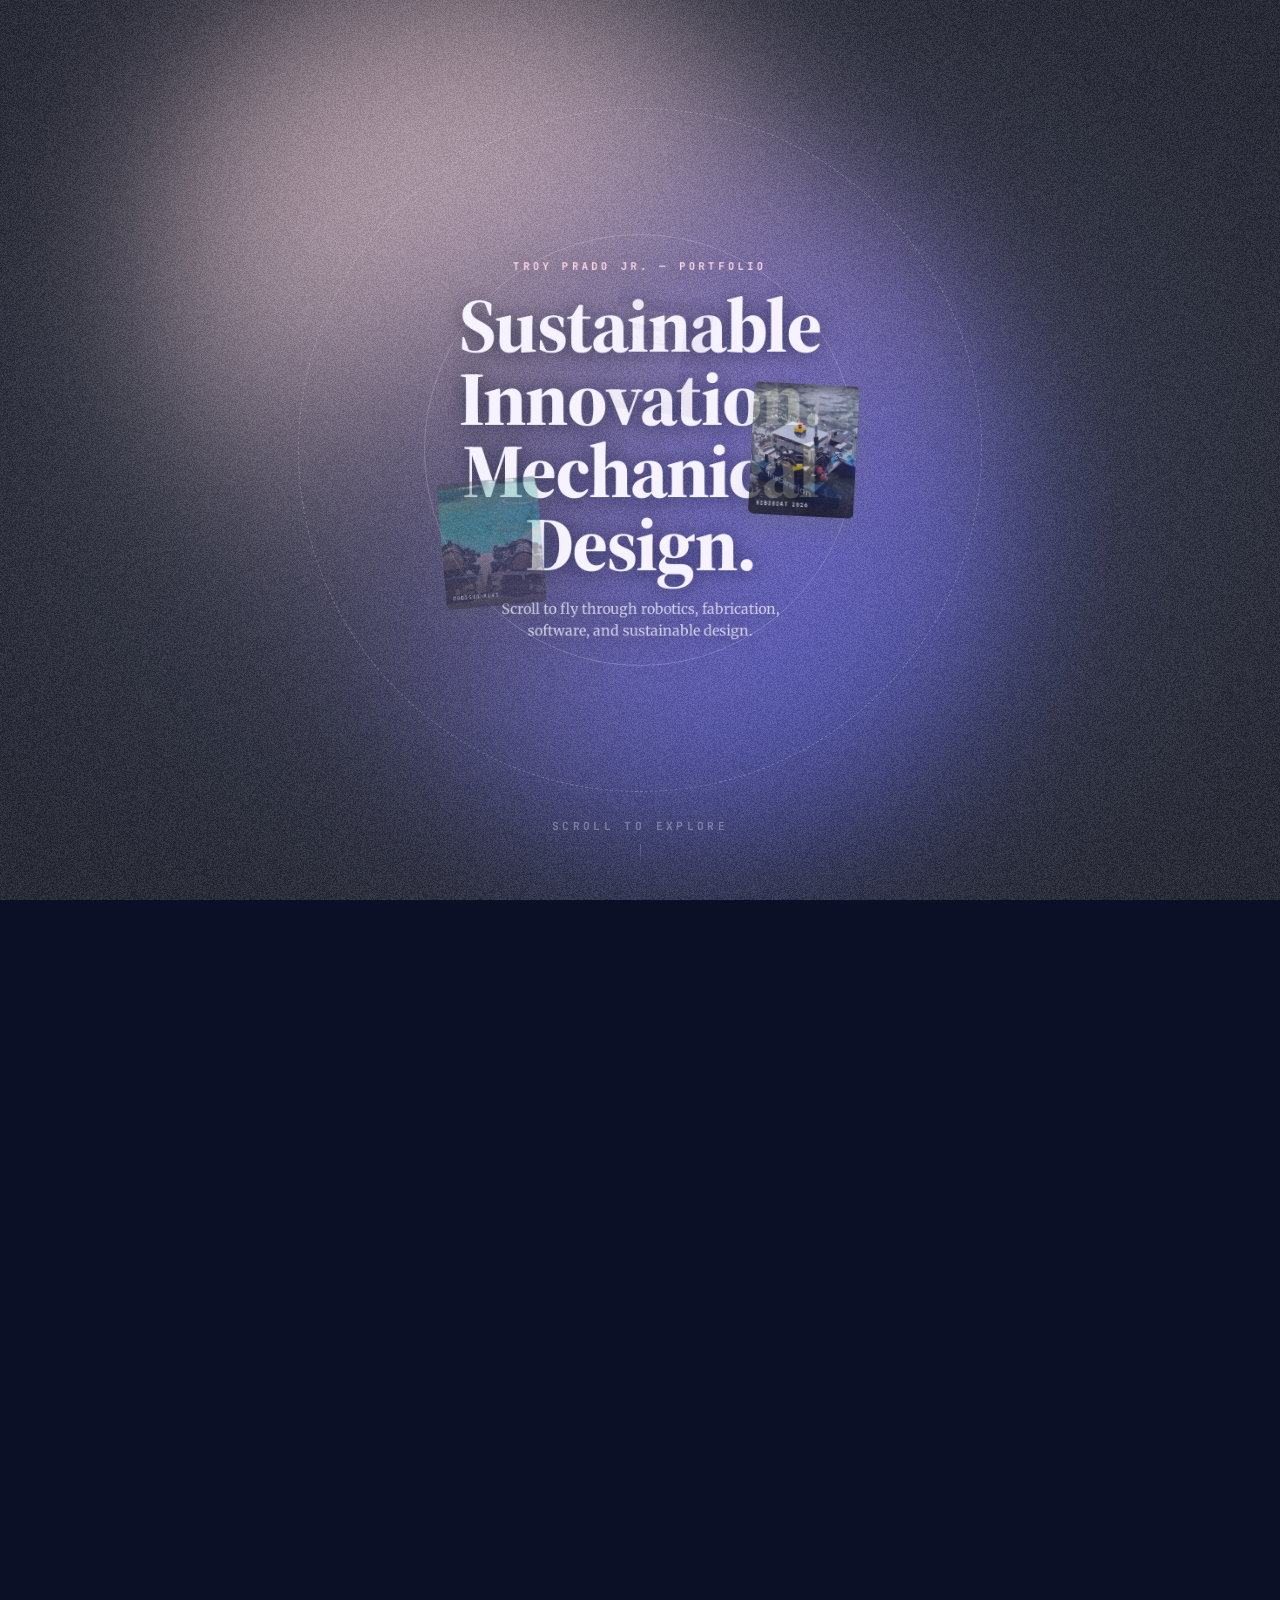
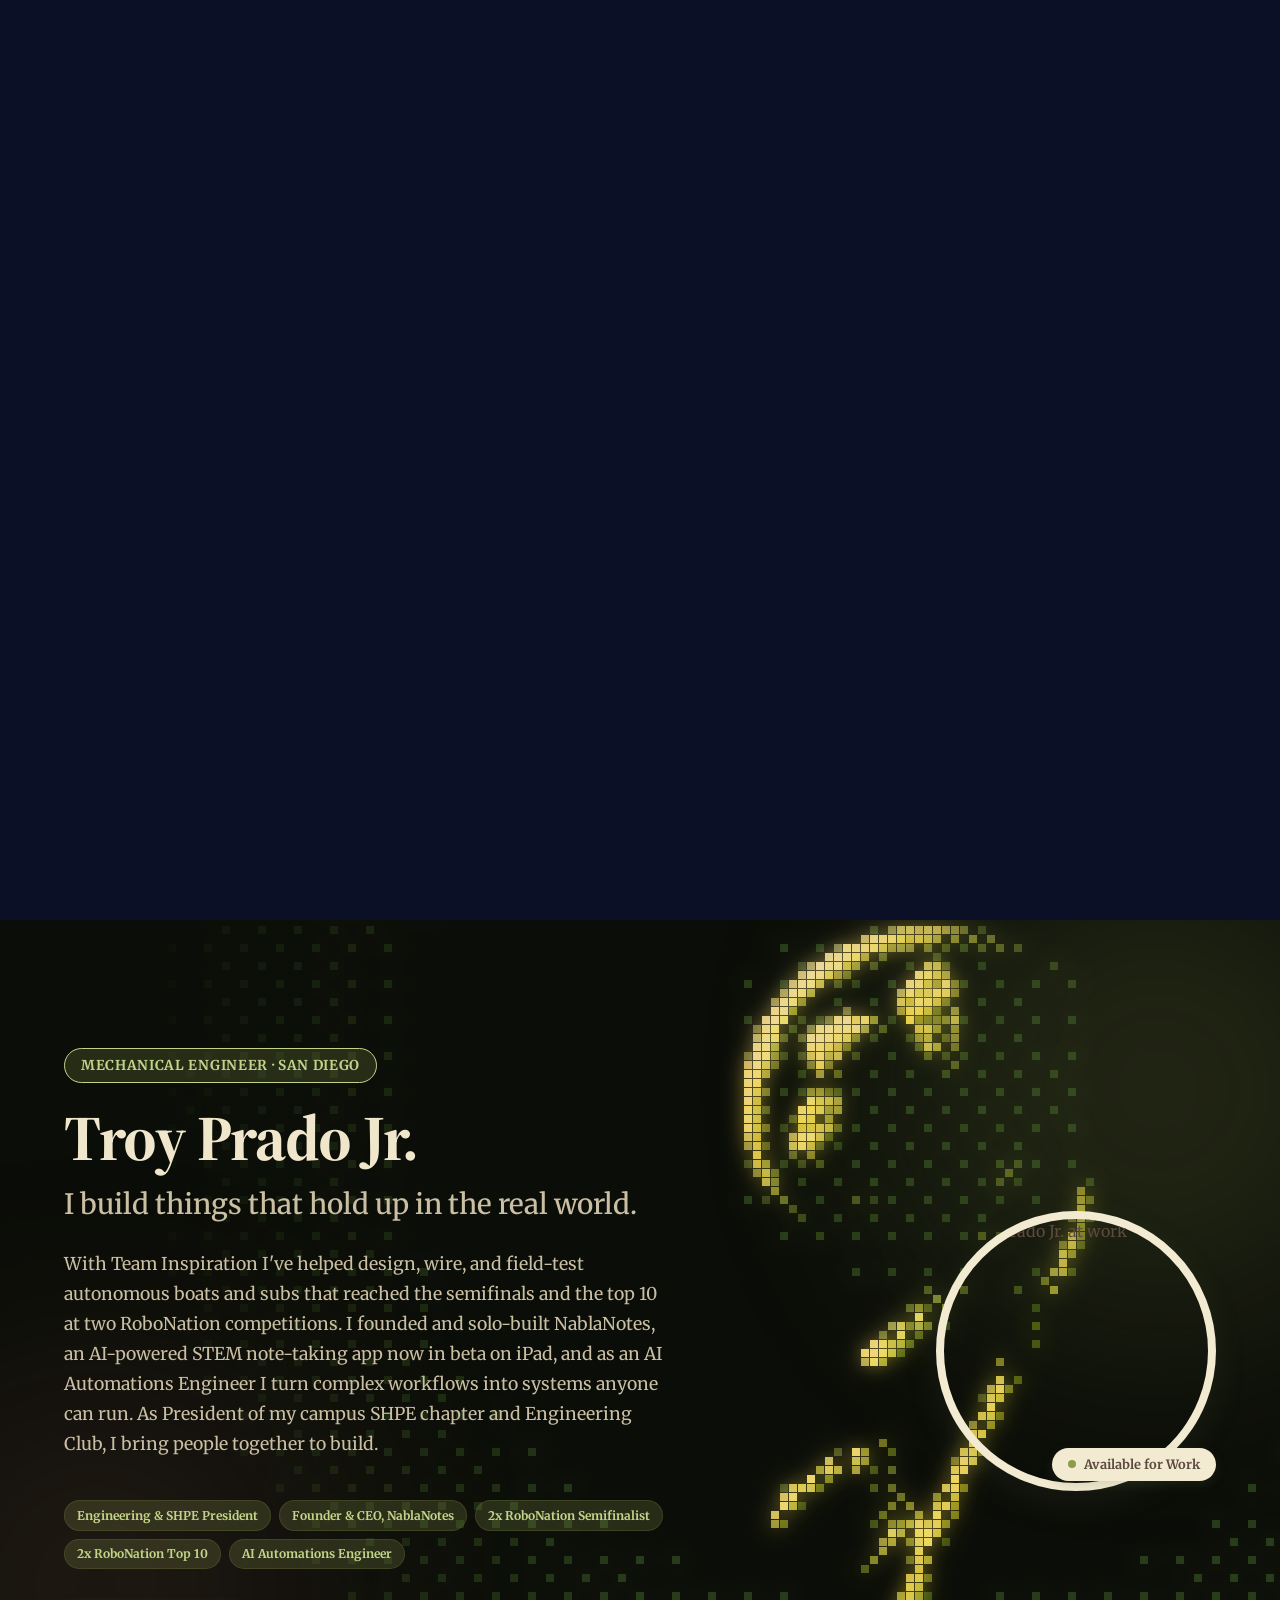
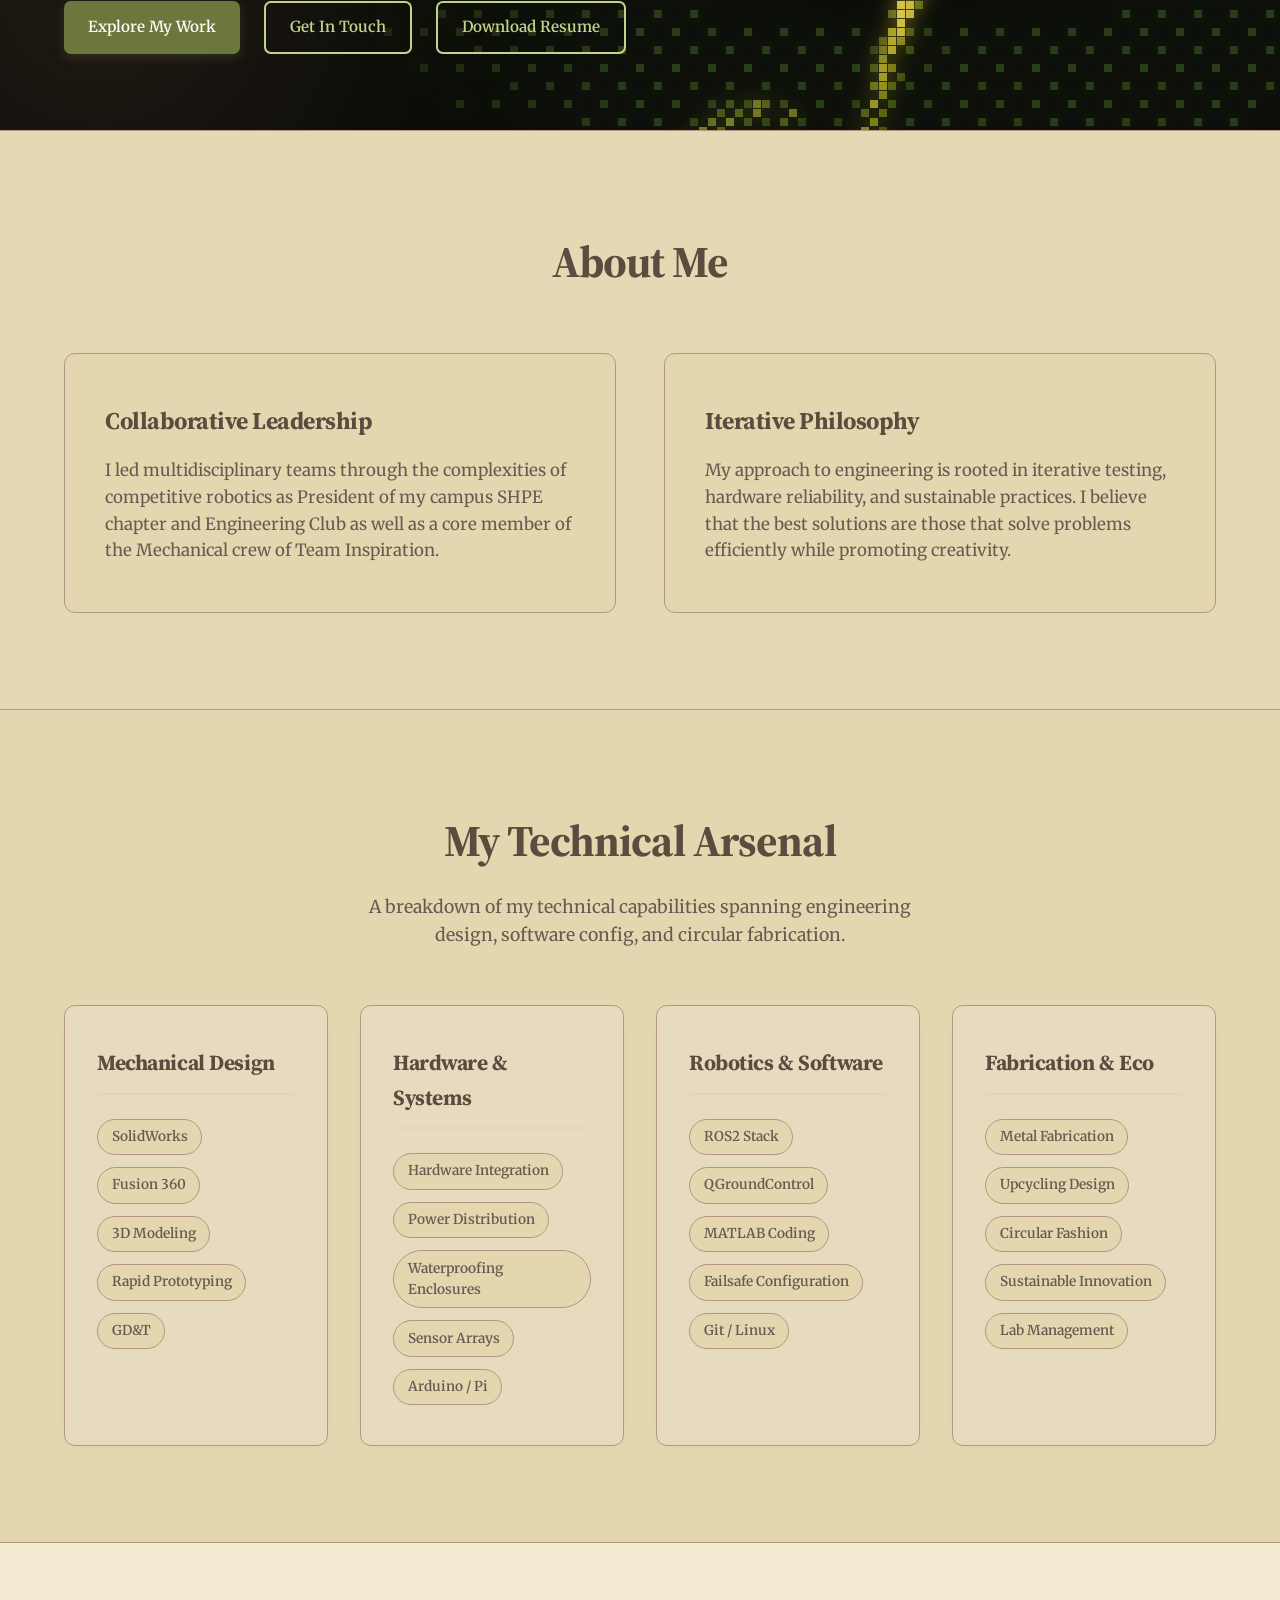
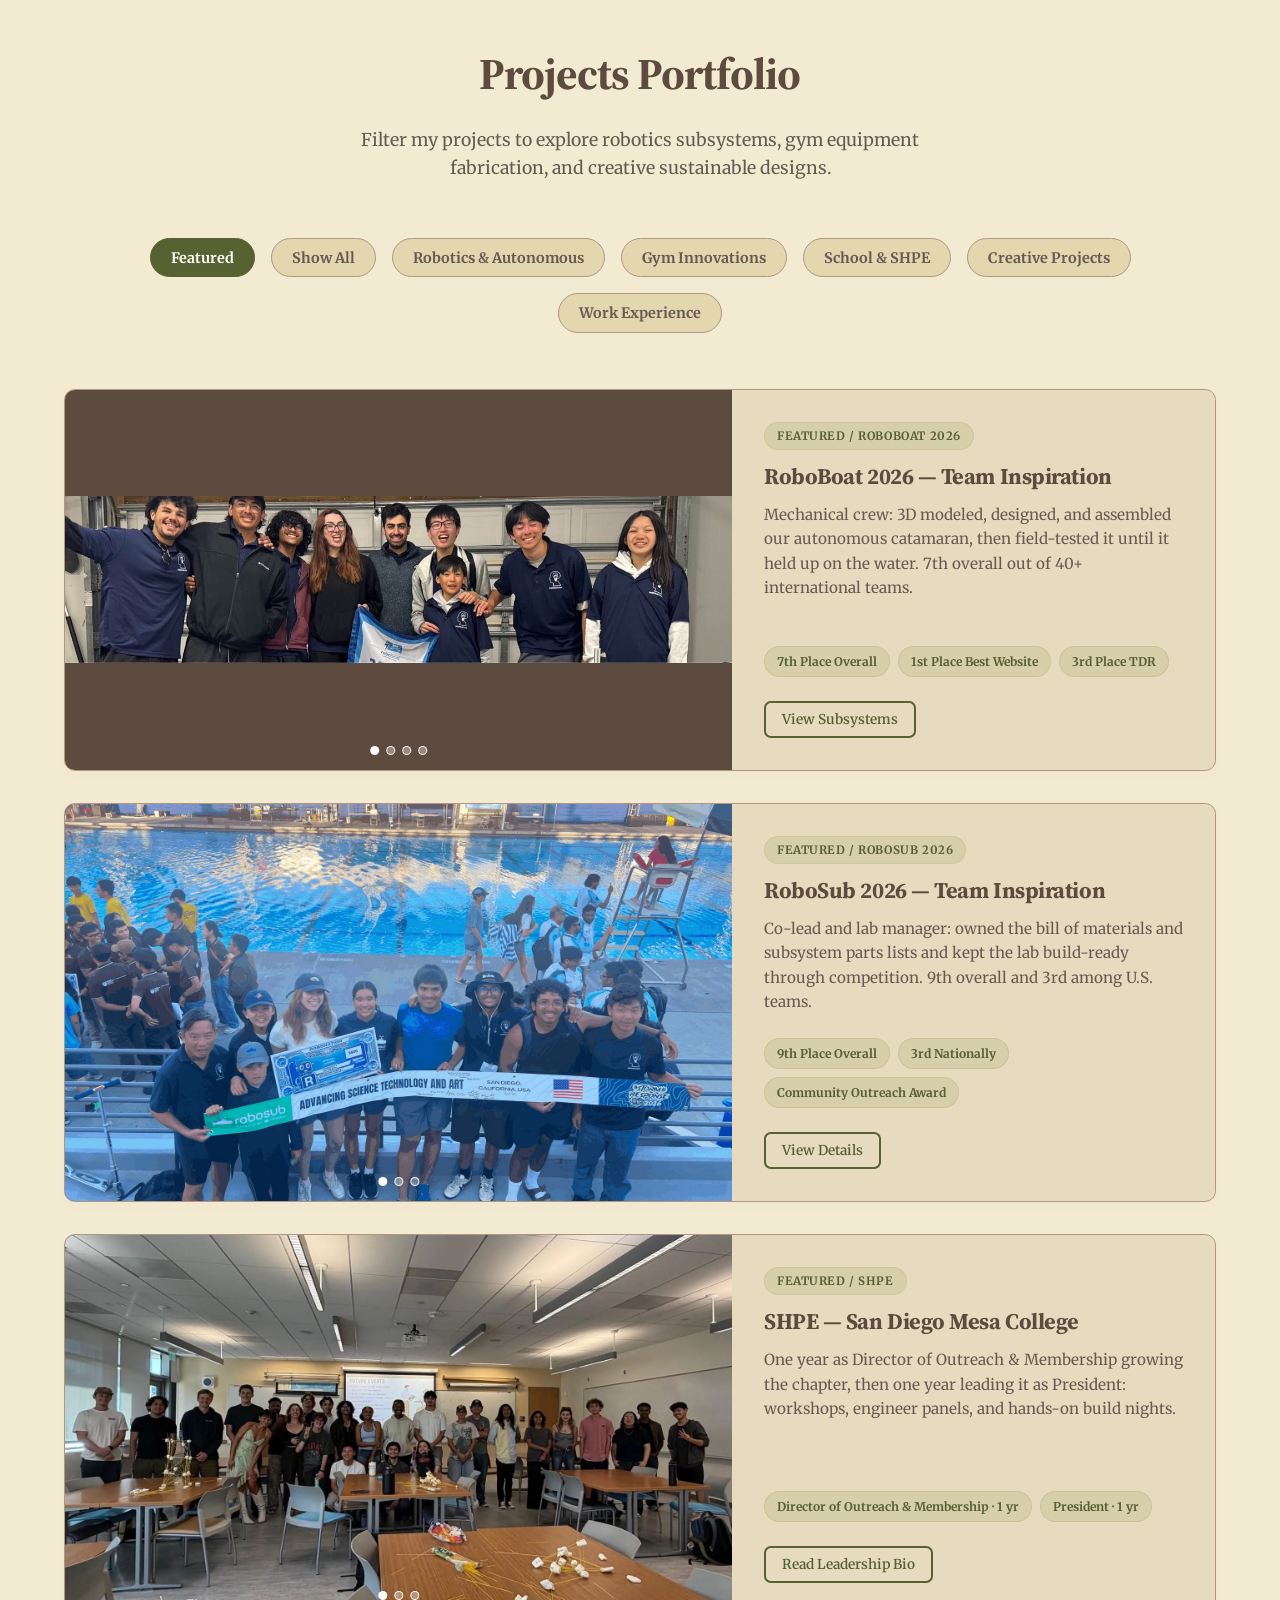
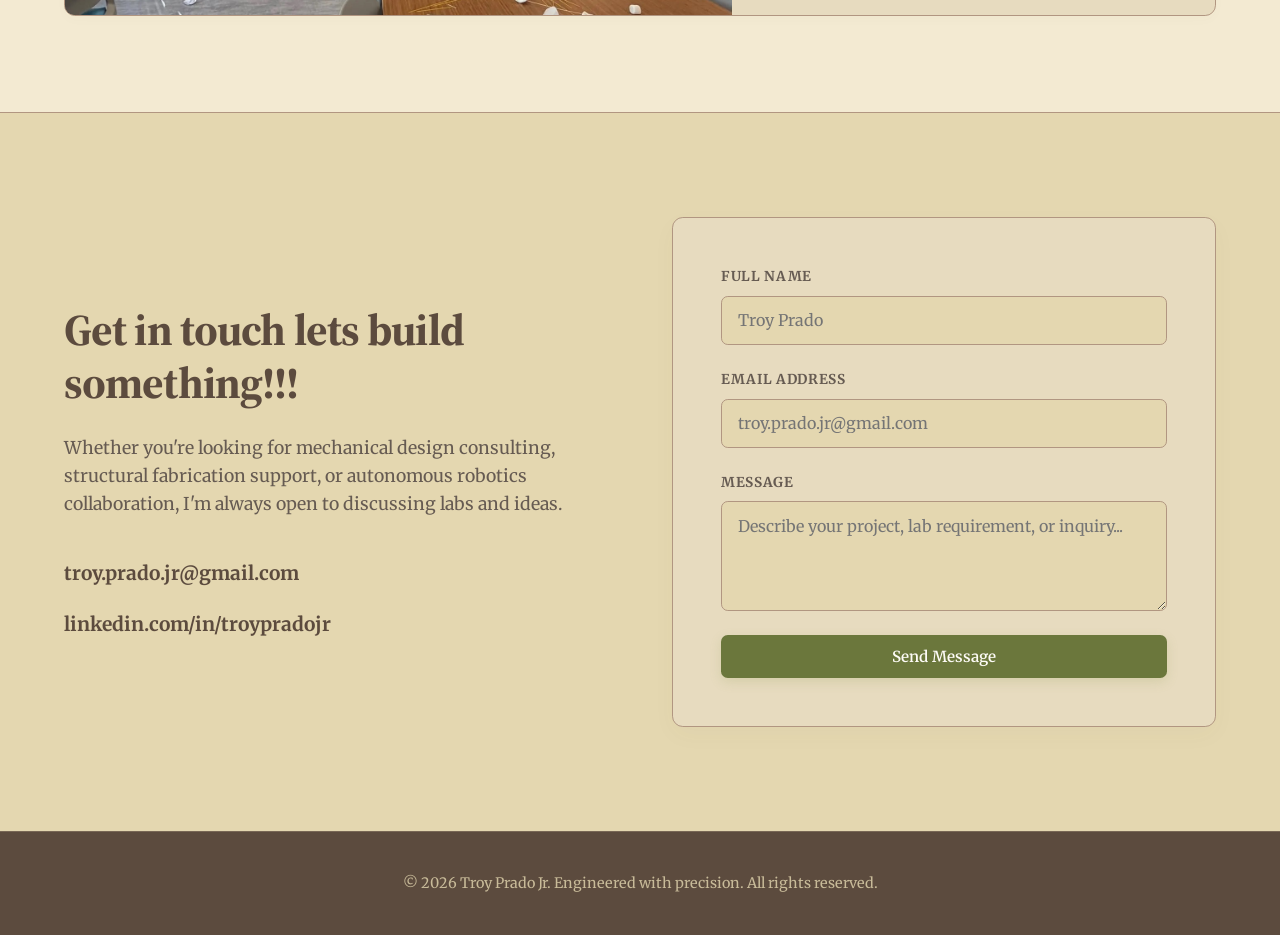
==== commit dcfa5f97: "Add Featured tab with auto-rotating RoboBoat, RoboSub, and SHPE cards Featured is now the default fi" ====
--- a/index.html
+++ b/index.html
@@ -36,7 +36,8 @@
   <!-- Perspective Tunnel Intro: project photos fly toward the camera as you scroll -->
   <section class="tunnel" id="tunnel" aria-label="Project highlights">
     <div class="tunnel-stage">
-      <div class="tunnel-grid"></div>
+      <!-- "Mesh drift" WebGL shader background, rendered by script.js -->
+      <canvas class="tunnel-shader" id="tunnelShader" aria-hidden="true"></canvas>
       <div class="tunnel-ring"></div>
       <div class="tunnel-ring tunnel-ring-dashed"></div>
 
@@ -177,7 +178,8 @@
 
         <!-- Tabbed Filter Buttons -->
         <div class="filter-tabs">
-          <button class="filter-tab active" data-filter="all">Show All</button>
+          <button class="filter-tab active" data-filter="featured">Featured</button>
+          <button class="filter-tab" data-filter="all">Show All</button>
           <button class="filter-tab" data-filter="robotics">Robotics & Autonomous</button>
           <button class="filter-tab" data-filter="gym">Gym Innovations</button>
           <button class="filter-tab" data-filter="shpe">School & SHPE</button>
@@ -188,6 +190,64 @@
         <!-- Project Grid -->
         <div class="project-grid" id="projectGrid">
 
+          <!-- Featured cards: shown only under the Featured tab; photos auto-rotate (script.js) -->
+          <div class="project-card featured-card" data-category="featured" data-id="roboboat">
+            <div class="project-image-wrapper featured-slides">
+              <img src="images/featured/roboboat-crew.jpg" alt="Team Inspiration RoboBoat 2026 crew holding the competition banner" class="project-card-image featured-slide contain active" />
+              <img src="boat-in-water.jpg" alt="The RoboBoat catamaran on the water" class="project-card-image featured-slide" loading="lazy" />
+              <img src="images/roboboat/awards.jpg" alt="Team Inspiration with RoboBoat 2026 awards" class="project-card-image featured-slide" loading="lazy" />
+              <img src="images/roboboat/full-cad.png" alt="Full catamaran CAD model" class="project-card-image featured-slide" loading="lazy" />
+            </div>
+            <div class="project-card-body">
+              <span class="project-card-badge">Featured / RoboBoat 2026</span>
+              <h3>RoboBoat 2026 — Team Inspiration</h3>
+              <p class="project-card-desc">Mechanical crew: 3D modeled, designed, and assembled our autonomous catamaran, then field-tested it until it held up on the water. 7th overall out of 40+ international teams.</p>
+              <div class="project-card-meta">
+                <span class="award-pill">7th Place Overall</span>
+                <span class="award-pill">1st Place Best Website</span>
+                <span class="award-pill">3rd Place TDR</span>
+              </div>
+              <button class="btn btn-secondary btn-sm open-details-btn">View Subsystems</button>
+            </div>
+          </div>
+
+          <div class="project-card featured-card" data-category="featured" data-id="robosub">
+            <div class="project-image-wrapper featured-slides">
+              <img src="images/featured/robosub-team.jpg" alt="Team Inspiration poolside at RoboSub 2026 with the Community Outreach award" class="project-card-image featured-slide active" />
+              <img src="images/new-project/main.jpg" alt="Team Inspiration poolside with the RoboSub AUVs" class="project-card-image featured-slide" loading="lazy" />
+              <img src="images/new-project/main-2.jpg" alt="GRAEY and ONYX autonomous underwater vehicles" class="project-card-image featured-slide" loading="lazy" />
+            </div>
+            <div class="project-card-body">
+              <span class="project-card-badge">Featured / RoboSub 2026</span>
+              <h3>RoboSub 2026 — Team Inspiration</h3>
+              <p class="project-card-desc">Co-lead and lab manager: owned the bill of materials and subsystem parts lists and kept the lab build-ready through competition. 9th overall and 3rd among U.S. teams.</p>
+              <div class="project-card-meta">
+                <span class="award-pill">9th Place Overall</span>
+                <span class="award-pill">3rd Nationally</span>
+                <span class="award-pill">Community Outreach Award</span>
+              </div>
+              <button class="btn btn-secondary btn-sm open-details-btn">View Details</button>
+            </div>
+          </div>
+
+          <div class="project-card featured-card" data-category="featured" data-id="leadership">
+            <div class="project-image-wrapper featured-slides">
+              <img src="images/featured/shpe-mesa.jpg" alt="SHPE San Diego Mesa College chapter members after a spaghetti tower build" class="project-card-image featured-slide active" />
+              <img src="images/shpe-leadership.jpg" alt="Troy Prado Jr. with SHPE chapter members and officers" class="project-card-image featured-slide" loading="lazy" />
+              <img src="images/shpe/engineer-panel.png" alt="SHPE engineer panel flyer" class="project-card-image featured-slide contain" loading="lazy" />
+            </div>
+            <div class="project-card-body">
+              <span class="project-card-badge">Featured / SHPE</span>
+              <h3>SHPE — San Diego Mesa College</h3>
+              <p class="project-card-desc">One year as Director of Outreach &amp; Membership growing the chapter, then one year leading it as President: workshops, engineer panels, and hands-on build nights.</p>
+              <div class="project-card-meta">
+                <span class="award-pill">Director of Outreach &amp; Membership · 1 yr</span>
+                <span class="award-pill">President · 1 yr</span>
+              </div>
+              <button class="btn btn-secondary btn-sm open-details-btn">Read Leadership Bio</button>
+            </div>
+          </div>
+
           <!-- Card: NablaNotes Founder -->
           <div class="project-card" data-category="work" data-id="nablanotes">
             <div class="project-image-wrapper">
@@ -225,9 +285,11 @@
             <div class="project-card-body">
               <span class="project-card-badge">Featured / Robotics</span>
               <h3>Robosub 2026 Autonomous Underwater Vehicle</h3>
-              <p class="project-card-desc">Co-lead and lab manager for Team Inspiration's RoboSub 2026 campaign. Spearheaded bill-of-materials, subsystem lists, and meticulously documented physical component locations.</p>
-              <div class="project-card-meta">
-                <span class="status-pill">Competing July 11-16</span>
+              <p class="project-card-desc">Co-lead and lab manager for Team Inspiration's RoboSub 2026 campaign. Designed and deployed an autonomous underwater vehicle against an international field, spearheading the bill-of-materials, subsystem lists, and lab organization.</p>
+              <div class="project-card-meta">
+                <span class="award-pill">9th Place Overall</span>
+                <span class="award-pill">3rd Nationally</span>
+                <span class="award-pill">Community Outreach Award</span>
               </div>
               <button class="btn btn-secondary btn-sm open-details-btn">View Details</button>
             </div>
@@ -460,6 +522,11 @@
   </footer>
 
   <!-- PREMIUM PROJECT MODAL SYSTEM (Tabbed Detailed Viewers!) -->
+  <div class="image-lightbox" id="imageLightbox" role="dialog" aria-label="Full size image">
+    <img src="" alt="" />
+    <p></p>
+  </div>
+
   <div class="modal-overlay" id="projectModal">
     <div class="modal-card">
       <button class="modal-close" id="modalClose" aria-label="Close details">
--- a/style.css
+++ b/style.css
@@ -143,6 +143,20 @@
   height: 70px;
   display: flex;
   align-items: center;
+  transition: transform 0.35s cubic-bezier(0.4, 0, 0.2, 1), opacity 0.35s;
+}
+
+.header.header-hidden {
+  transform: translateY(-100%);
+  opacity: 0;
+  pointer-events: none;
+}
+
+/* keyboard users can still reach the nav */
+.header.header-hidden:focus-within {
+  transform: none;
+  opacity: 1;
+  pointer-events: auto;
 }
 
 .navbar {
@@ -207,7 +221,13 @@
 .tunnel {
   position: relative;
   height: 280vh; /* scroll distance that drives the flight */
-  background-color: var(--bg-color);
+  background-color: #0b1026;
+
+  /* light-on-dark tokens for the shader backdrop, scoped to the intro */
+  --text-color: #f6f2ff;
+  --text-muted: rgba(246, 242, 255, 0.78);
+  --primary-color: #ffd6e7;
+  --primary-bright: #b18cff;
 }
 
 .tunnel-stage {
@@ -220,17 +240,16 @@
   align-items: center;
   justify-content: center;
   perspective: 1200px;
-}
-
-.tunnel-grid {
+  /* shown if WebGL is unavailable */
+  background: linear-gradient(135deg, #0b1026 0%, #3d46e8 55%, #b18cff 85%, #ffd6e7 100%);
+}
+
+.tunnel-shader {
   position: absolute;
   inset: 0;
+  width: 100%;
+  height: 100%;
   pointer-events: none;
-  background:
-    radial-gradient(circle at center, var(--primary-alpha-strong) 0%, transparent 70%),
-    radial-gradient(#c4b384 1px, transparent 1px) 0 0 / 28px 28px;
-  -webkit-mask-image: radial-gradient(ellipse 70% 70% at 50% 50%, #000 60%, transparent 100%);
-  mask-image: radial-gradient(ellipse 70% 70% at 50% 50%, #000 60%, transparent 100%);
 }
 
 .tunnel-ring {
@@ -238,14 +257,14 @@
   width: 48vmin;
   height: 48vmin;
   border-radius: 50%;
-  border: 1px solid var(--primary-alpha-strong);
+  border: 1px solid rgba(246, 242, 255, 0.22);
   pointer-events: none;
 }
 
 .tunnel-ring-dashed {
   width: 76vmin;
   height: 76vmin;
-  border: 1px dashed rgba(133, 118, 106, 0.4);
+  border: 1px dashed rgba(246, 242, 255, 0.25);
 }
 
 .tunnel-title {
@@ -265,6 +284,12 @@
   text-transform: uppercase;
   color: var(--primary-color);
   margin-bottom: 1rem;
+}
+
+.tunnel-title h2,
+.tunnel-sub,
+.tunnel-kicker {
+  text-shadow: 0 2px 24px rgba(11, 16, 38, 0.55);
 }
 
 .tunnel-title h2 {
@@ -884,6 +909,69 @@
   margin-top: auto;
 }
 
+/* Featured cards: full-width, photo left, auto-rotating slides */
+.project-card.featured-card {
+  grid-column: 1 / -1;
+  flex-direction: row;
+}
+
+.featured-card .project-image-wrapper {
+  flex: 0 0 58%;
+  height: auto;
+  min-height: 380px;
+  background-color: var(--text-color);
+}
+
+.featured-slide {
+  position: absolute;
+  inset: 0;
+  opacity: 0;
+  transition: opacity 0.9s ease, transform 0.3s ease;
+}
+
+.featured-slide.active {
+  opacity: 1;
+}
+
+.featured-slide.contain {
+  object-fit: contain; /* wide banners and flyers show in full instead of cropping */
+}
+
+.featured-dots {
+  position: absolute;
+  bottom: 0.9rem;
+  left: 50%;
+  transform: translateX(-50%);
+  display: flex;
+  gap: 0.45rem;
+  z-index: 1;
+}
+
+.featured-dots button {
+  width: 9px;
+  height: 9px;
+  padding: 0;
+  border-radius: 50%;
+  border: 1px solid rgba(255, 255, 255, 0.9);
+  background: rgba(255, 255, 255, 0.35);
+  cursor: pointer;
+}
+
+.featured-dots button.active {
+  background: #fff;
+}
+
+@media (max-width: 768px) {
+  .project-card.featured-card {
+    flex-direction: column;
+  }
+
+  .featured-card .project-image-wrapper {
+    flex: none;
+    min-height: 240px;
+  }
+}
+
 /* Contact Section */
 .contact-section {
   padding: 6.5rem 0;
@@ -1027,8 +1115,8 @@
 .modal-card {
   background-color: var(--bg-color);
   width: 100%;
-  max-width: 900px;
-  max-height: 85vh;
+  max-width: 1100px;
+  max-height: min(88vh, 860px);
   border-radius: var(--radius-lg);
   border: 1px solid var(--border-color);
   box-shadow: 0 24px 64px rgba(91, 109, 70, 0.25);
@@ -1133,83 +1221,163 @@
 }
 
 /* Modals Internal Styling */
+.modal-layout.has-media {
+  display: grid;
+  grid-template-columns: minmax(0, 1fr) minmax(0, 1.15fr);
+  gap: 2.5rem;
+  align-items: start;
+}
+
+.modal-text {
+  max-width: 62ch; /* comfortable reading length */
+}
+
 .modal-subsystem-desc {
-  font-size: 1.05rem;
-  color: var(--text-muted);
-  margin-bottom: 2rem;
-  line-height: 1.7;
+  font-size: 1rem;
+  color: var(--text-color);
+  margin-bottom: 1.75rem;
+  line-height: 1.8;
 }
 
 .modal-highlights {
   list-style: none;
-  display: flex;
-  flex-direction: column;
-  gap: 1.25rem;
-  margin-bottom: 2rem;
 }
 
 .modal-highlights li {
-  background-color: var(--popover-bg);
-  padding: 1.25rem 1.5rem;
-  border-radius: var(--radius-md);
-  border: 1px solid var(--border-color);
-  display: flex;
-  align-items: flex-start;
-  gap: 1rem;
-}
-
-.modal-highlights li i {
-  font-size: 1.25rem;
-  margin-top: 0.2rem;
+  display: grid;
+  grid-template-columns: 2.25rem minmax(0, 1fr);
+  gap: 0.9rem;
+  padding: 1rem 0;
+  border-top: 1px solid rgba(177, 150, 129, 0.45);
+}
+
+.modal-highlight-icon {
+  width: 2.25rem;
+  height: 2.25rem;
+  border-radius: 50%;
+  display: grid;
+  place-items: center;
+  background-color: var(--primary-alpha);
+  color: var(--primary-color);
+  font-size: 0.95rem;
 }
 
 .modal-highlights li h4 {
   font-family: var(--font-body);
-  font-size: 1.05rem;
+  font-size: 0.98rem;
   font-weight: 700;
   color: var(--text-color);
-  margin-bottom: 0.25rem;
+  margin-bottom: 0.2rem;
 }
 
 .modal-highlights li p {
   color: var(--text-muted);
-  font-size: 0.95rem;
-}
-
-.modal-images-grid {
-  display: grid;
-  grid-template-columns: 1fr;
-  gap: 2rem;
-  margin-top: 2rem;
-}
-
-.modal-img-card {
+  font-size: 0.9rem;
+  line-height: 1.65;
+}
+
+/* image viewer: stays in view while the text scrolls */
+.modal-media {
+  position: sticky;
+  top: 0;
+}
+
+.modal-figure-zoom {
+  display: block;
+  width: 100%;
+  padding: 0;
+  border: 1px solid rgba(177, 150, 129, 0.5);
+  border-radius: var(--radius-lg);
   background-color: var(--popover-bg);
-  padding: 1.5rem;
+  overflow: hidden;
+  cursor: zoom-in;
+}
+
+.modal-figure-img {
+  display: block;
+  width: 100%;
+  height: clamp(220px, calc(88vh - 360px), 420px); /* leaves room for caption + thumbnails */
+  object-fit: contain;
+  transition: transform 0.4s ease;
+}
+
+.modal-figure-zoom:hover .modal-figure-img {
+  transform: scale(1.02);
+}
+
+.modal-figure-caption {
+  margin-top: 0.6rem;
+  font-size: 0.85rem;
+  color: var(--text-muted);
+  line-height: 1.5;
+}
+
+.modal-thumbs {
+  display: flex;
+  flex-wrap: wrap;
+  gap: 0.5rem;
+  margin-top: 0.9rem;
+}
+
+.modal-thumb {
+  width: 64px;
+  height: 48px;
+  padding: 0;
+  border: 2px solid transparent;
+  border-radius: var(--radius-sm);
+  overflow: hidden;
+  background-color: var(--popover-bg);
+  cursor: pointer;
+  opacity: 0.65;
+  transition: var(--transition-fast);
+}
+
+.modal-thumb img {
+  width: 100%;
+  height: 100%;
+  object-fit: cover;
+}
+
+.modal-thumb:hover,
+.modal-thumb.active {
+  opacity: 1;
+  border-color: var(--primary-bright);
+}
+
+.image-lightbox {
+  position: fixed;
+  inset: 0;
+  z-index: 300;
+  display: flex;
+  flex-direction: column;
+  align-items: center;
+  justify-content: center;
+  gap: 1rem;
+  padding: 2rem;
+  background-color: rgba(20, 17, 12, 0.92);
+  cursor: zoom-out;
+  opacity: 0;
+  pointer-events: none;
+  transition: opacity 0.25s ease;
+}
+
+.image-lightbox.active {
+  opacity: 1;
+  pointer-events: auto;
+}
+
+.image-lightbox img {
+  max-width: 100%;
+  max-height: 85vh;
+  object-fit: contain;
   border-radius: var(--radius-md);
-  border: 1px solid var(--border-color);
-  display: flex;
-  flex-direction: column;
-  align-items: center;
-}
-
-.modal-img-element {
-  max-width: 100%;
-  height: auto;
-  max-height: 550px;
-  object-fit: contain;
-  border-radius: var(--radius-sm);
-  border: 1px solid var(--border-color);
-  background-color: var(--popover-bg);
-  margin-bottom: 1rem;
-  display: block;
-}
-
-.modal-img-label {
+}
+
+.image-lightbox p {
+  color: #efe6cc;
   font-size: 0.9rem;
-  font-weight: 600;
-  color: var(--text-muted);
   text-align: center;
+  max-width: 60ch;
 }
 
 /* Custom Modal Image Background Details - Destructive shorthands replaced with non-destructive background-image */
@@ -1266,8 +1434,22 @@
     gap: 2rem;
   }
   
-  .modal-images-grid {
+  .modal-layout.has-media {
     grid-template-columns: 1fr;
+    gap: 1.5rem;
+  }
+
+  .modal-media {
+    position: static;
+    order: -1; /* images first on narrow screens */
+  }
+
+  .modal-figure-img {
+    height: min(38vh, 340px);
+  }
+
+  .modal-text {
+    max-width: none;
   }
 }
 
@@ -1286,6 +1468,7 @@
 
   .modal-card {
     max-height: 92vh;
+    overflow-y: auto; /* the whole sheet scrolls, so title + tabs move out of the way */
   }
 
   .modal-header {
@@ -1309,6 +1492,13 @@
 
   .modal-content {
     padding: 1.5rem 1.25rem;
+    overflow: visible;
+    flex: none;
+  }
+
+  .modal-figure-img {
+    height: auto;
+    max-height: 42vh;
   }
   
   .menu-toggle {
@@ -1320,7 +1510,7 @@
   }
   
   .modal-header h2 {
-    font-size: 1.75rem;
+    font-size: 1.45rem;
   }
 }
 
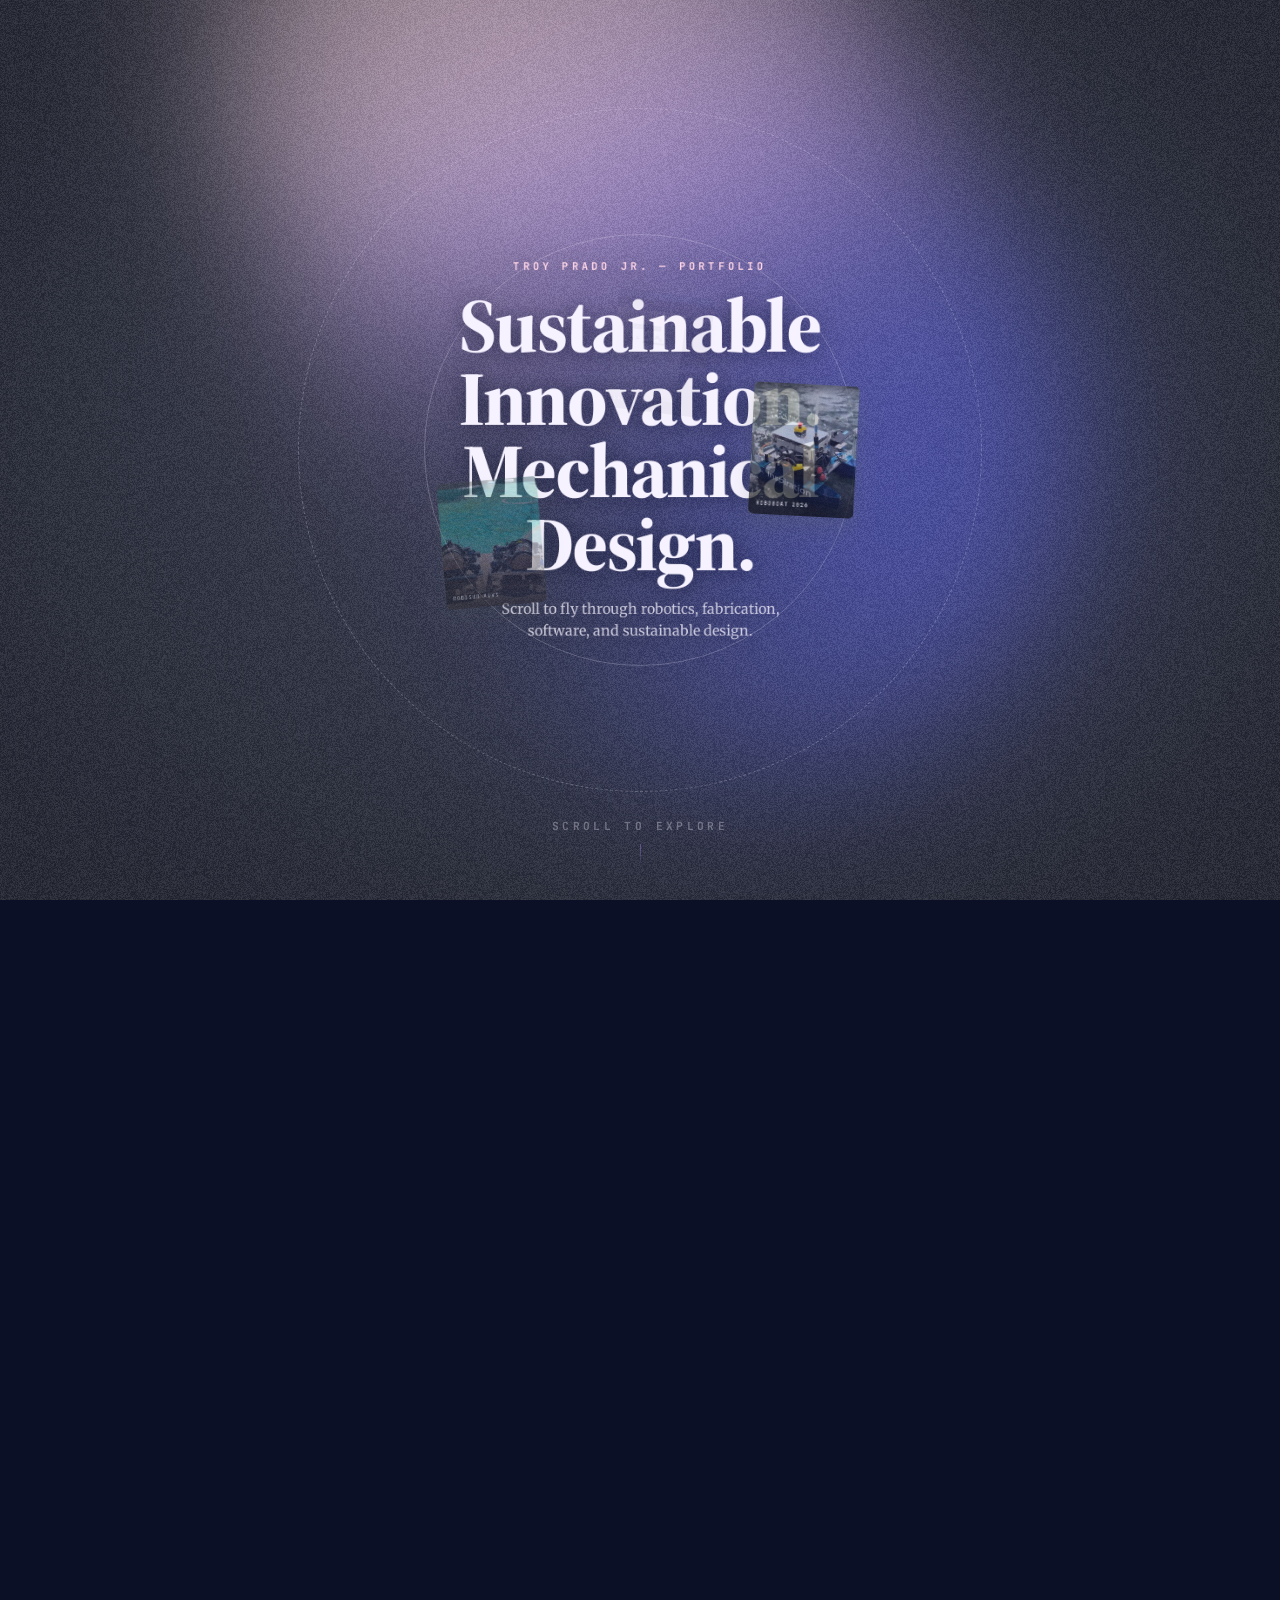
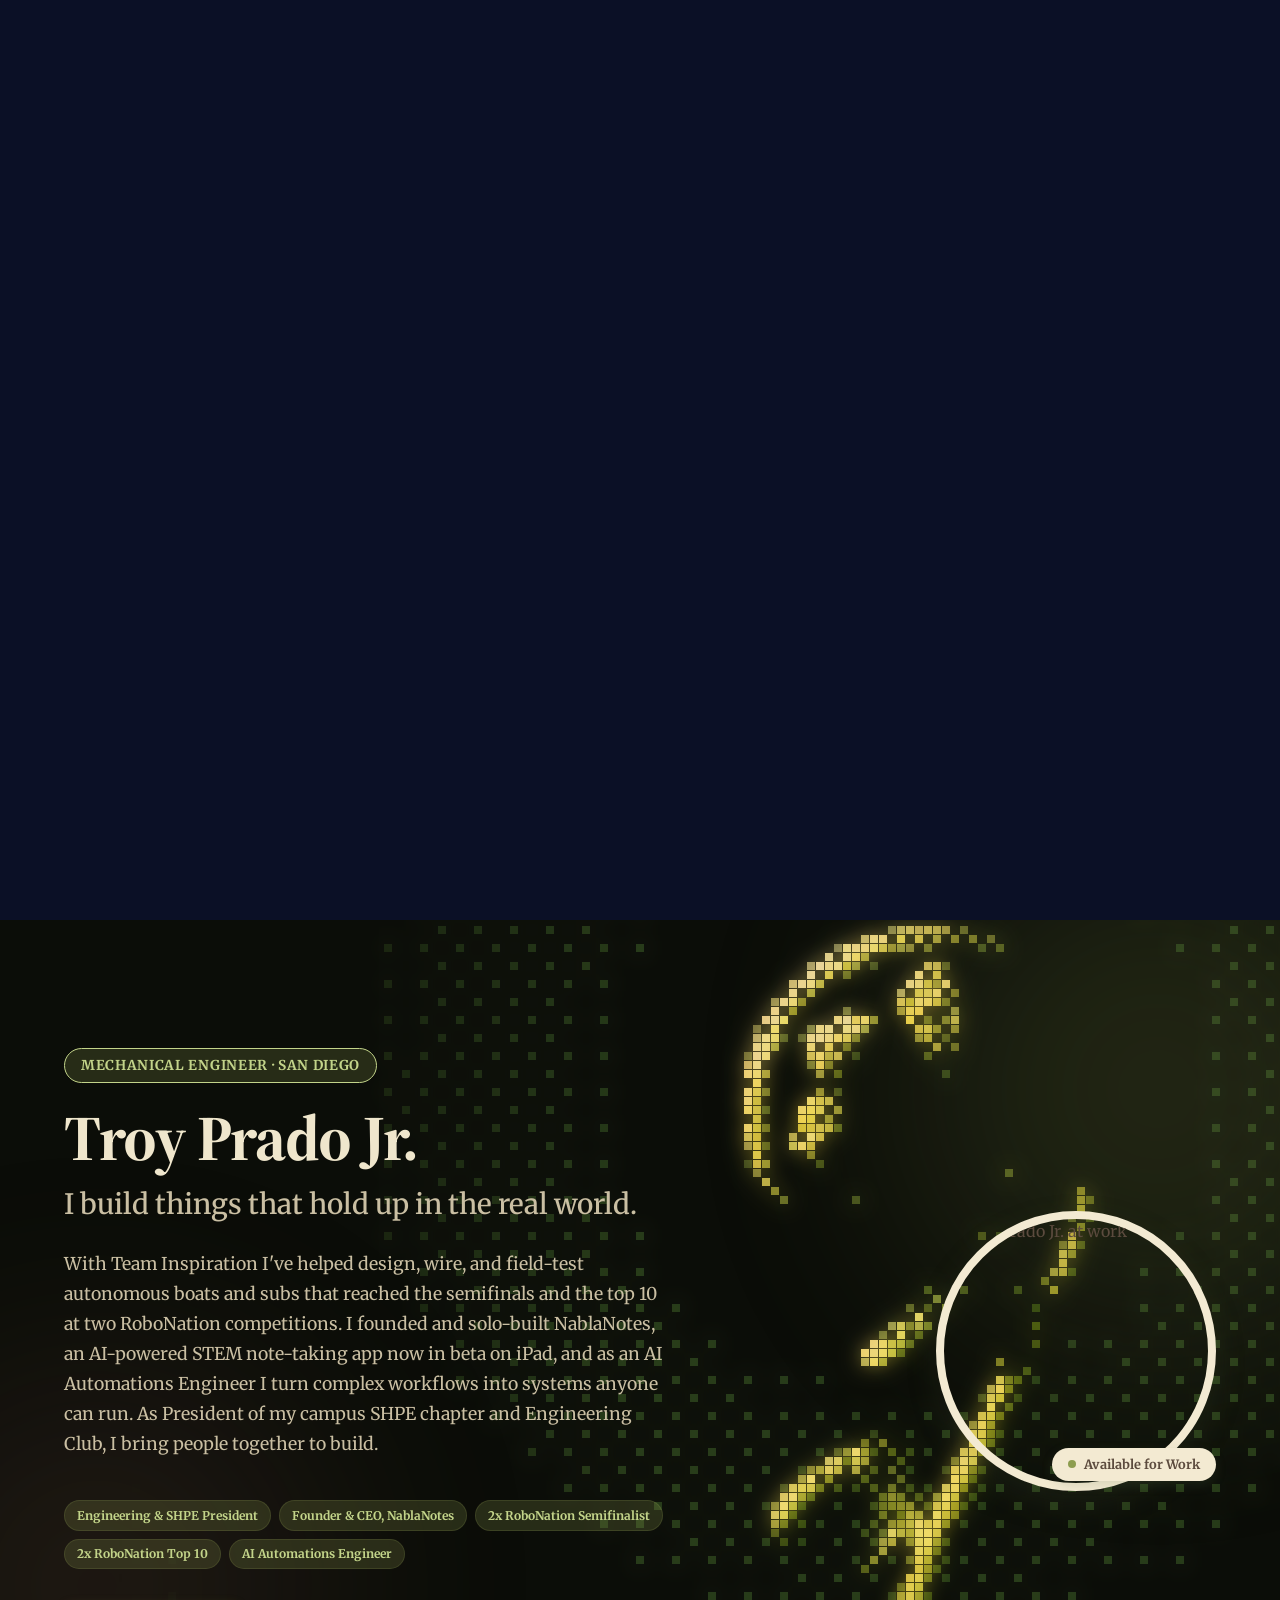
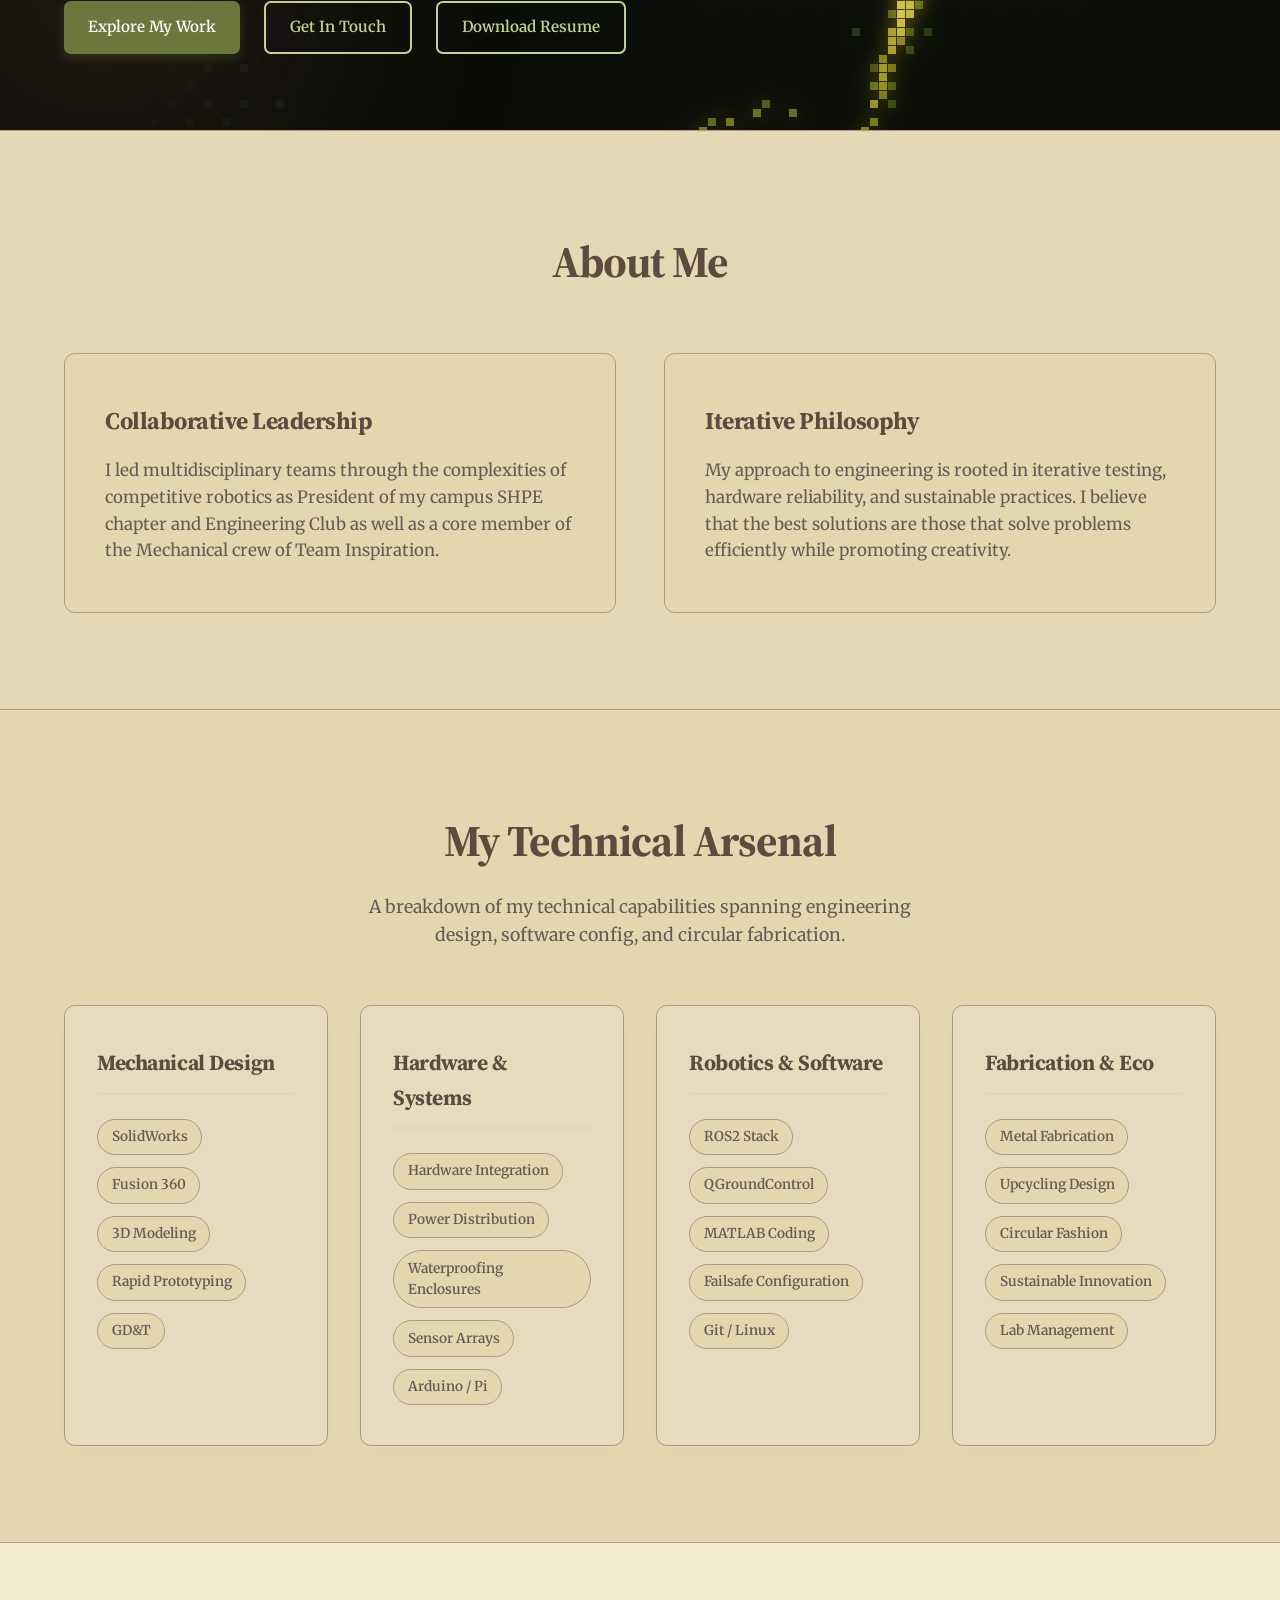
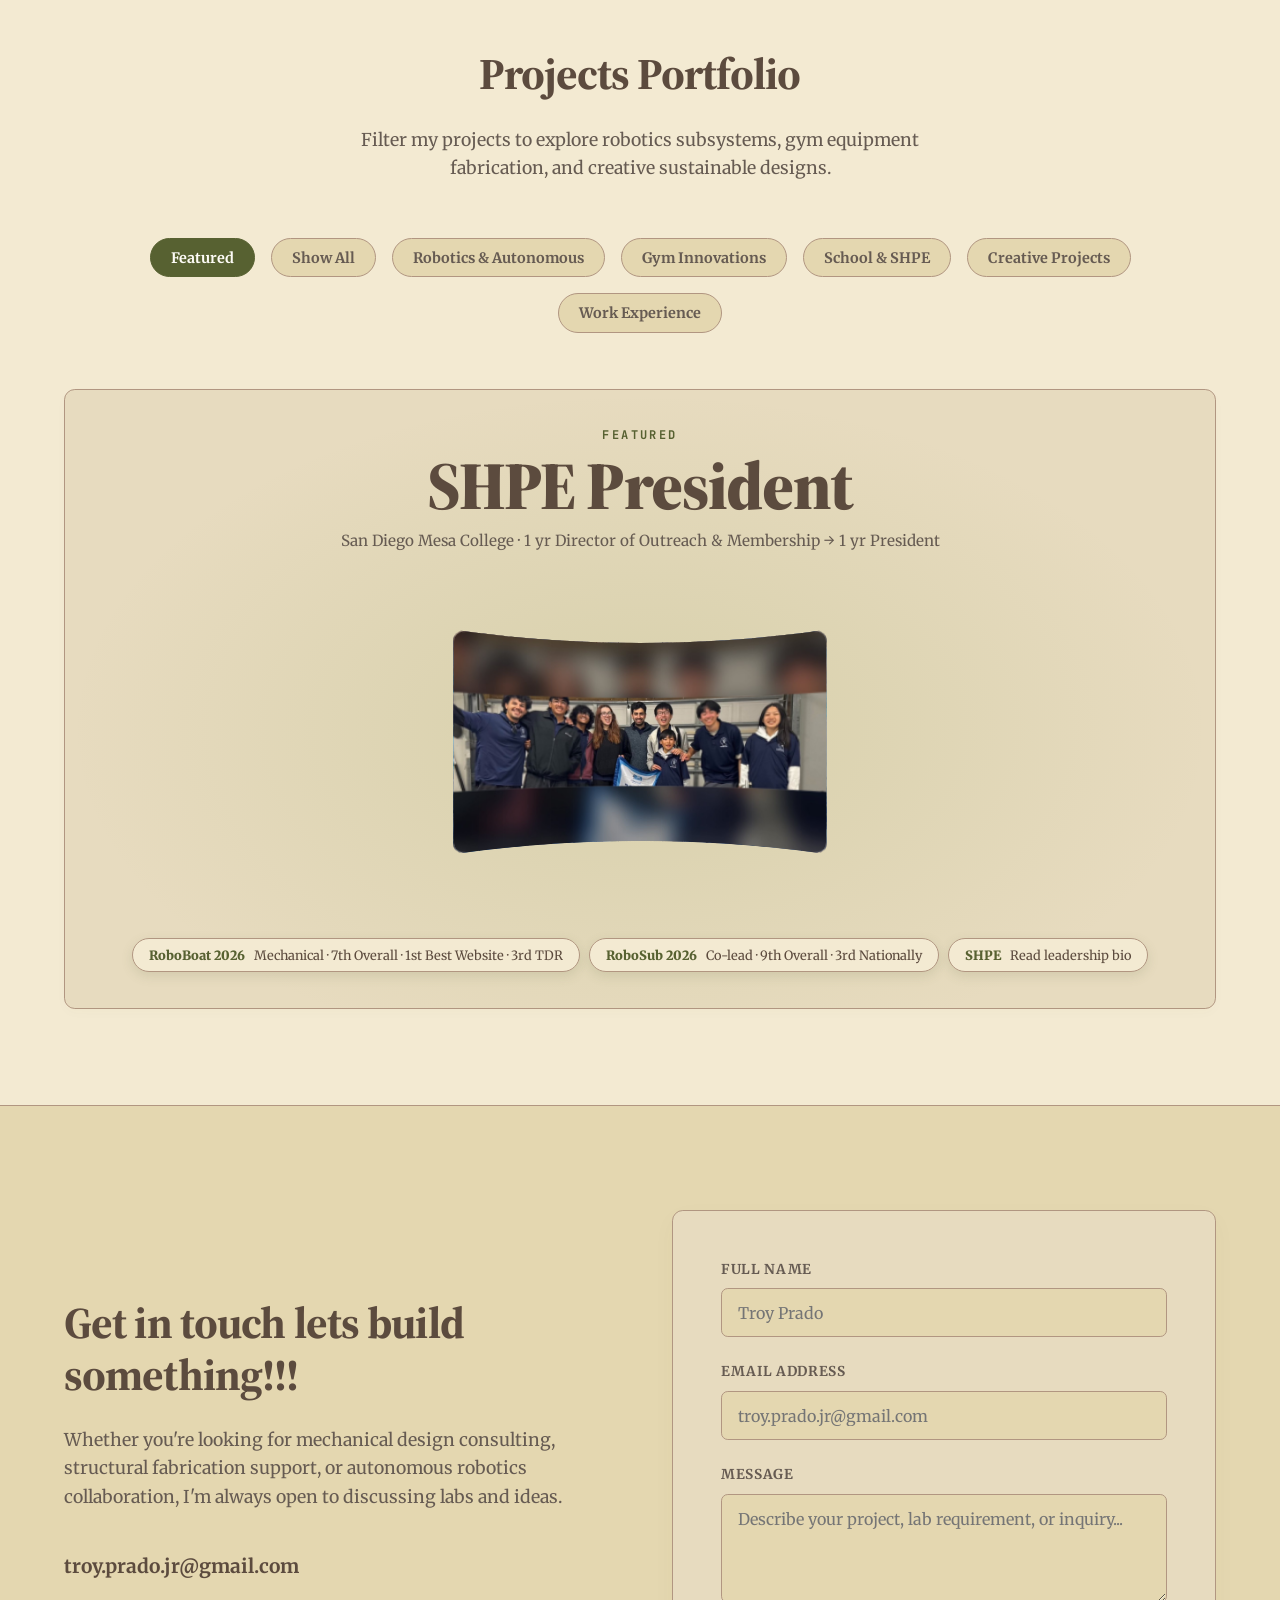
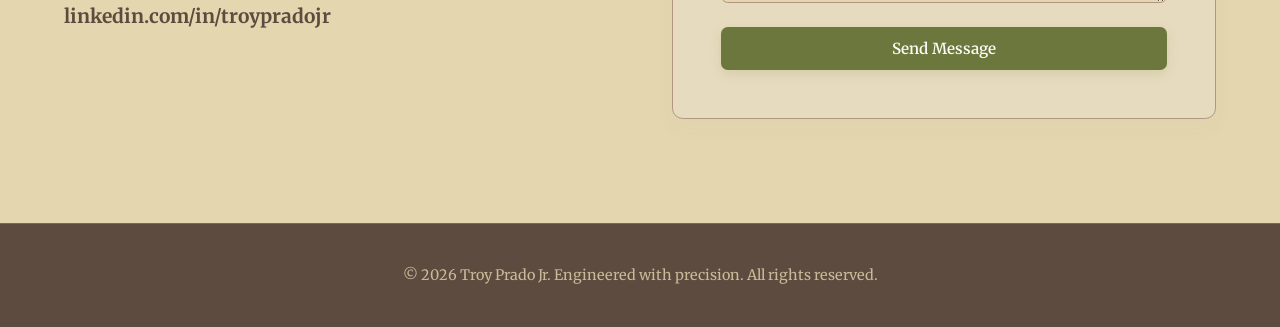
==== commit 0e451a1f: "Featured: curved tilted-grid photo reel with bold SHPE President headline Vanilla port of the Tilted" ====
--- a/index.html
+++ b/index.html
@@ -190,61 +190,18 @@
         <!-- Project Grid -->
         <div class="project-grid" id="projectGrid">
 
-          <!-- Featured cards: shown only under the Featured tab; photos auto-rotate (script.js) -->
-          <div class="project-card featured-card" data-category="featured" data-id="roboboat">
-            <div class="project-image-wrapper featured-slides">
-              <img src="images/featured/roboboat-crew.jpg" alt="Team Inspiration RoboBoat 2026 crew holding the competition banner" class="project-card-image featured-slide contain active" />
-              <img src="boat-in-water.jpg" alt="The RoboBoat catamaran on the water" class="project-card-image featured-slide" loading="lazy" />
-              <img src="images/roboboat/awards.jpg" alt="Team Inspiration with RoboBoat 2026 awards" class="project-card-image featured-slide" loading="lazy" />
-              <img src="images/roboboat/full-cad.png" alt="Full catamaran CAD model" class="project-card-image featured-slide" loading="lazy" />
-            </div>
-            <div class="project-card-body">
-              <span class="project-card-badge">Featured / RoboBoat 2026</span>
-              <h3>RoboBoat 2026 — Team Inspiration</h3>
-              <p class="project-card-desc">Mechanical crew: 3D modeled, designed, and assembled our autonomous catamaran, then field-tested it until it held up on the water. 7th overall out of 40+ international teams.</p>
-              <div class="project-card-meta">
-                <span class="award-pill">7th Place Overall</span>
-                <span class="award-pill">1st Place Best Website</span>
-                <span class="award-pill">3rd Place TDR</span>
-              </div>
-              <button class="btn btn-secondary btn-sm open-details-btn">View Subsystems</button>
-            </div>
-          </div>
-
-          <div class="project-card featured-card" data-category="featured" data-id="robosub">
-            <div class="project-image-wrapper featured-slides">
-              <img src="images/featured/robosub-team.jpg" alt="Team Inspiration poolside at RoboSub 2026 with the Community Outreach award" class="project-card-image featured-slide active" />
-              <img src="images/new-project/main.jpg" alt="Team Inspiration poolside with the RoboSub AUVs" class="project-card-image featured-slide" loading="lazy" />
-              <img src="images/new-project/main-2.jpg" alt="GRAEY and ONYX autonomous underwater vehicles" class="project-card-image featured-slide" loading="lazy" />
-            </div>
-            <div class="project-card-body">
-              <span class="project-card-badge">Featured / RoboSub 2026</span>
-              <h3>RoboSub 2026 — Team Inspiration</h3>
-              <p class="project-card-desc">Co-lead and lab manager: owned the bill of materials and subsystem parts lists and kept the lab build-ready through competition. 9th overall and 3rd among U.S. teams.</p>
-              <div class="project-card-meta">
-                <span class="award-pill">9th Place Overall</span>
-                <span class="award-pill">3rd Nationally</span>
-                <span class="award-pill">Community Outreach Award</span>
-              </div>
-              <button class="btn btn-secondary btn-sm open-details-btn">View Details</button>
-            </div>
-          </div>
-
-          <div class="project-card featured-card" data-category="featured" data-id="leadership">
-            <div class="project-image-wrapper featured-slides">
-              <img src="images/featured/shpe-mesa.jpg" alt="SHPE San Diego Mesa College chapter members after a spaghetti tower build" class="project-card-image featured-slide active" />
-              <img src="images/shpe-leadership.jpg" alt="Troy Prado Jr. with SHPE chapter members and officers" class="project-card-image featured-slide" loading="lazy" />
-              <img src="images/shpe/engineer-panel.png" alt="SHPE engineer panel flyer" class="project-card-image featured-slide contain" loading="lazy" />
-            </div>
-            <div class="project-card-body">
-              <span class="project-card-badge">Featured / SHPE</span>
-              <h3>SHPE — San Diego Mesa College</h3>
-              <p class="project-card-desc">One year as Director of Outreach &amp; Membership growing the chapter, then one year leading it as President: workshops, engineer panels, and hands-on build nights.</p>
-              <div class="project-card-meta">
-                <span class="award-pill">Director of Outreach &amp; Membership · 1 yr</span>
-                <span class="award-pill">President · 1 yr</span>
-              </div>
-              <button class="btn btn-secondary btn-sm open-details-btn">Read Leadership Bio</button>
+          <!-- Featured reel: photos curve round a cylinder (vanilla port of 21st.dev Tilted Grid Hero, script.js) -->
+          <div class="project-card featured-reel" data-category="featured" id="featuredReel">
+            <div class="tgh-band" aria-hidden="true"></div>
+            <div class="featured-reel-top">
+              <p class="featured-kicker">Featured</p>
+              <h3 class="featured-headline">SHPE President</h3>
+              <p class="featured-sub">San Diego Mesa College &middot; 1 yr Director of Outreach &amp; Membership &rarr; 1 yr President</p>
+            </div>
+            <div class="featured-reel-bottom">
+              <button class="featured-chip open-details-btn" data-id="roboboat"><strong>RoboBoat 2026</strong> Mechanical &middot; 7th Overall &middot; 1st Best Website &middot; 3rd TDR</button>
+              <button class="featured-chip open-details-btn" data-id="robosub"><strong>RoboSub 2026</strong> Co-lead &middot; 9th Overall &middot; 3rd Nationally</button>
+              <button class="featured-chip open-details-btn" data-id="leadership"><strong>SHPE</strong> Read leadership bio</button>
             </div>
           </div>
 
--- a/style.css
+++ b/style.css
@@ -909,66 +909,139 @@
   margin-top: auto;
 }
 
-/* Featured cards: full-width, photo left, auto-rotating slides */
-.project-card.featured-card {
+/* Featured reel: curved photo row (script.js) with headline above, chips below */
+.project-card.featured-reel {
   grid-column: 1 / -1;
-  flex-direction: row;
-}
-
-.featured-card .project-image-wrapper {
-  flex: 0 0 58%;
-  height: auto;
-  min-height: 380px;
-  background-color: var(--text-color);
-}
-
-.featured-slide {
+  position: relative;
+  height: clamp(460px, 62vw, 620px);
+  container-type: size; /* the band sizes itself in cqw/cqh */
+  justify-content: space-between;
+  background:
+    radial-gradient(ellipse at 50% 55%, var(--primary-alpha), transparent 70%),
+    var(--card-bg);
+}
+
+.project-card.featured-reel:hover {
+  transform: none;
+}
+
+.tgh-band {
   position: absolute;
   inset: 0;
+  pointer-events: none;
   opacity: 0;
-  transition: opacity 0.9s ease, transform 0.3s ease;
-}
-
-.featured-slide.active {
+  transition: opacity 0.5s ease; /* hidden until measured, so no wrong-size first paint */
+}
+
+.tgh-band.ready {
   opacity: 1;
 }
 
-.featured-slide.contain {
-  object-fit: contain; /* wide banners and flyers show in full instead of cropping */
-}
-
-.featured-dots {
+.tgh-tile {
   position: absolute;
-  bottom: 0.9rem;
-  left: 50%;
-  transform: translateX(-50%);
-  display: flex;
-  gap: 0.45rem;
+  transform-style: preserve-3d;
+}
+
+.tgh-slice {
+  position: absolute;
+  top: 0;
+  overflow: hidden;
+  background-color: var(--border-color);
+}
+
+.tgh-slice:first-child { border-radius: var(--radius-lg) 0 0 var(--radius-lg); }
+.tgh-slice:last-child { border-radius: 0 var(--radius-lg) var(--radius-lg) 0; }
+
+.tgh-slice img {
+  position: absolute;
+  top: 0;
+  max-width: none;
+  object-fit: cover;
+}
+
+@media (prefers-reduced-motion: reduce) {
+  .tgh-tile { animation-play-state: paused !important; }
+}
+
+.featured-reel-top,
+.featured-reel-bottom {
+  position: relative;
   z-index: 1;
-}
-
-.featured-dots button {
-  width: 9px;
-  height: 9px;
-  padding: 0;
-  border-radius: 50%;
-  border: 1px solid rgba(255, 255, 255, 0.9);
-  background: rgba(255, 255, 255, 0.35);
+  text-align: center;
+  padding: 2.25rem 1.5rem;
+}
+
+.featured-kicker {
+  font-family: var(--font-mono);
+  font-size: 0.75rem;
+  font-weight: 700;
+  letter-spacing: 0.2em;
+  text-transform: uppercase;
+  color: var(--primary-color);
+  margin-bottom: 0.4rem;
+}
+
+.featured-headline {
+  font-family: var(--font-display);
+  font-size: clamp(2.4rem, 6vw, 4.25rem);
+  font-weight: 900;
+  line-height: 1;
+  letter-spacing: -0.02em;
+  color: var(--text-color);
+}
+
+.featured-sub {
+  margin-top: 0.6rem;
+  font-size: 0.95rem;
+  color: var(--text-muted);
+}
+
+.featured-reel-bottom {
+  display: flex;
+  flex-wrap: wrap;
+  justify-content: center;
+  gap: 0.6rem;
+}
+
+.featured-chip {
+  font-family: var(--font-body);
+  font-size: 0.8rem;
+  color: var(--text-color);
+  background-color: var(--popover-bg);
+  border: 1px solid var(--border-color);
+  border-radius: 30px;
+  padding: 0.5rem 1rem;
   cursor: pointer;
-}
-
-.featured-dots button.active {
-  background: #fff;
+  box-shadow: 0 4px 12px var(--shadow-color);
+  transition: var(--transition-smooth);
+}
+
+.featured-chip strong {
+  font-weight: 900;
+  color: var(--primary-color);
+  margin-right: 0.35rem;
+}
+
+.featured-chip:hover,
+.featured-chip:focus-visible {
+  border-color: var(--primary-color);
+  transform: translateY(-2px);
 }
 
 @media (max-width: 768px) {
-  .project-card.featured-card {
-    flex-direction: column;
-  }
-
-  .featured-card .project-image-wrapper {
-    flex: none;
-    min-height: 240px;
+  /* stack room for the wrapped headline and chips around the band */
+  .project-card.featured-reel {
+    height: 620px;
+  }
+
+  .featured-reel-top,
+  .featured-reel-bottom {
+    padding: 1.75rem 1rem;
+  }
+
+  .featured-chip {
+    font-size: 0.72rem;
+    padding: 0.45rem 0.85rem;
   }
 }
 
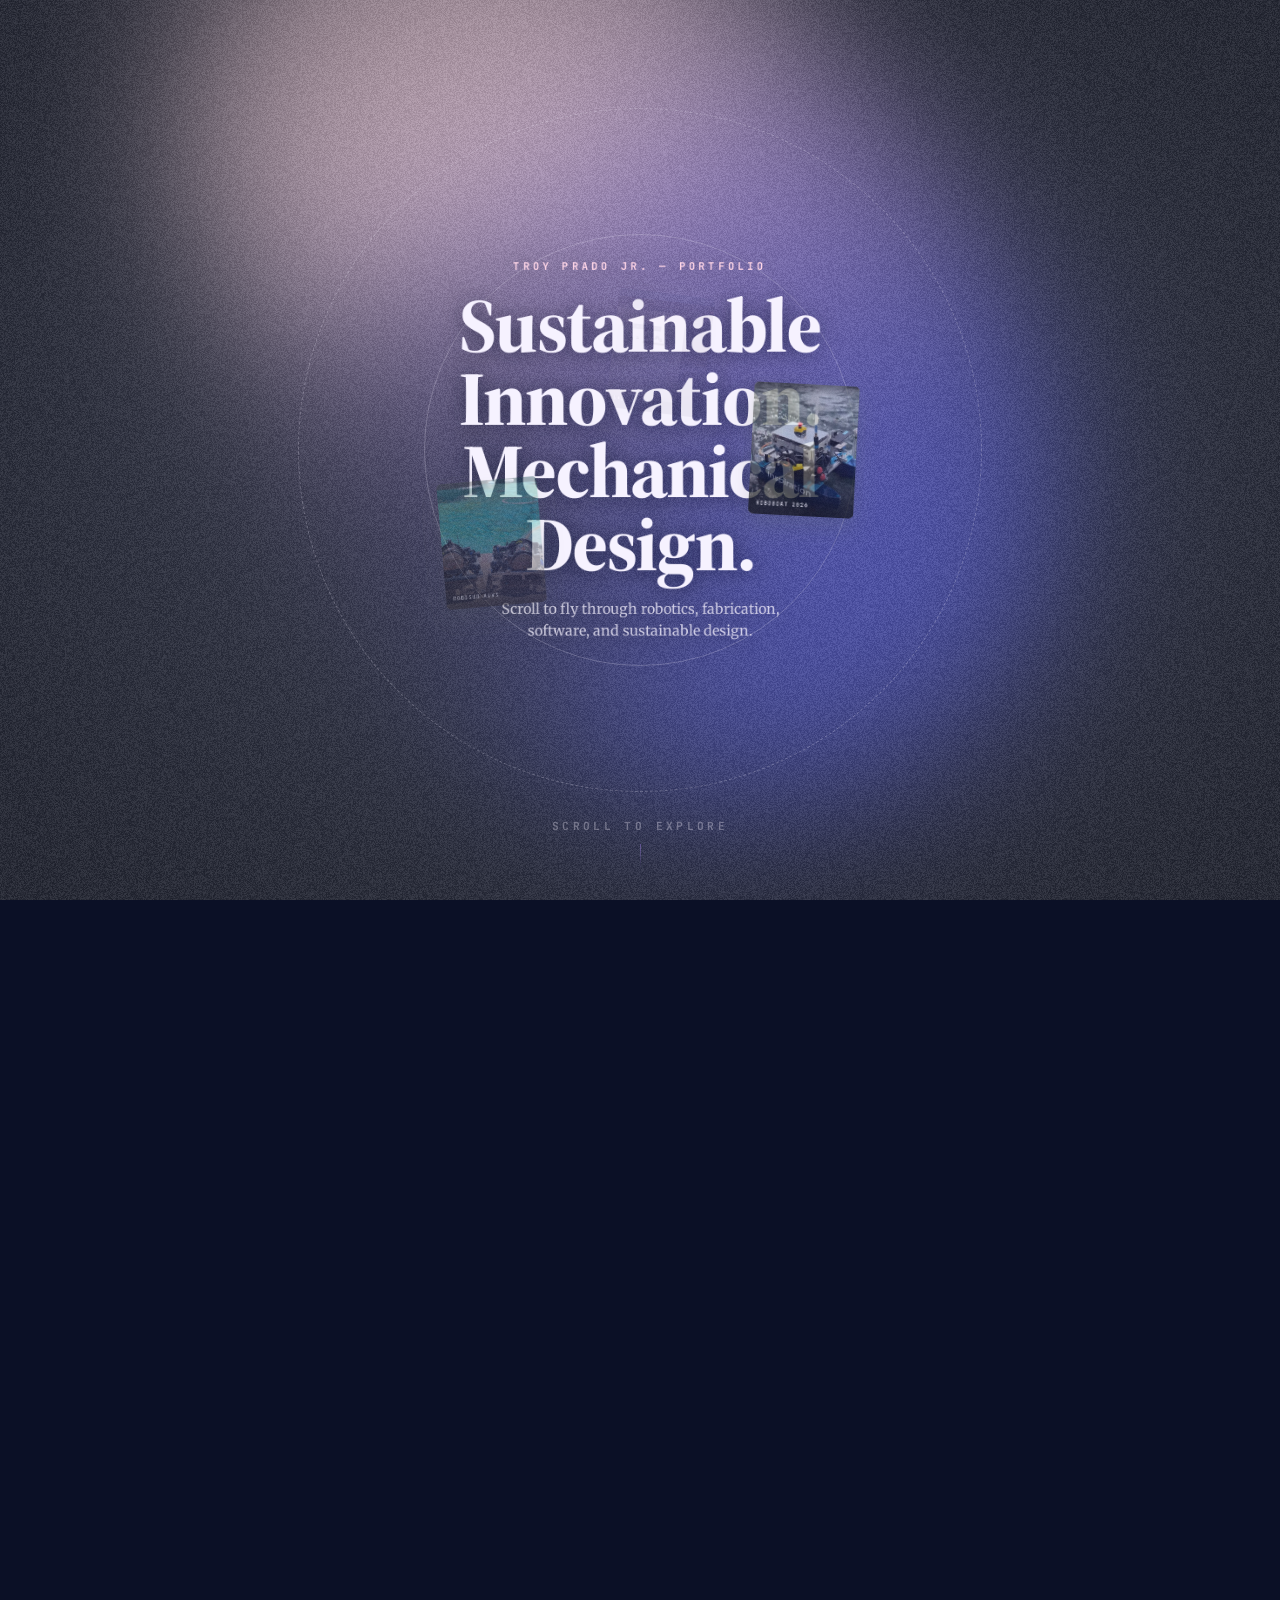
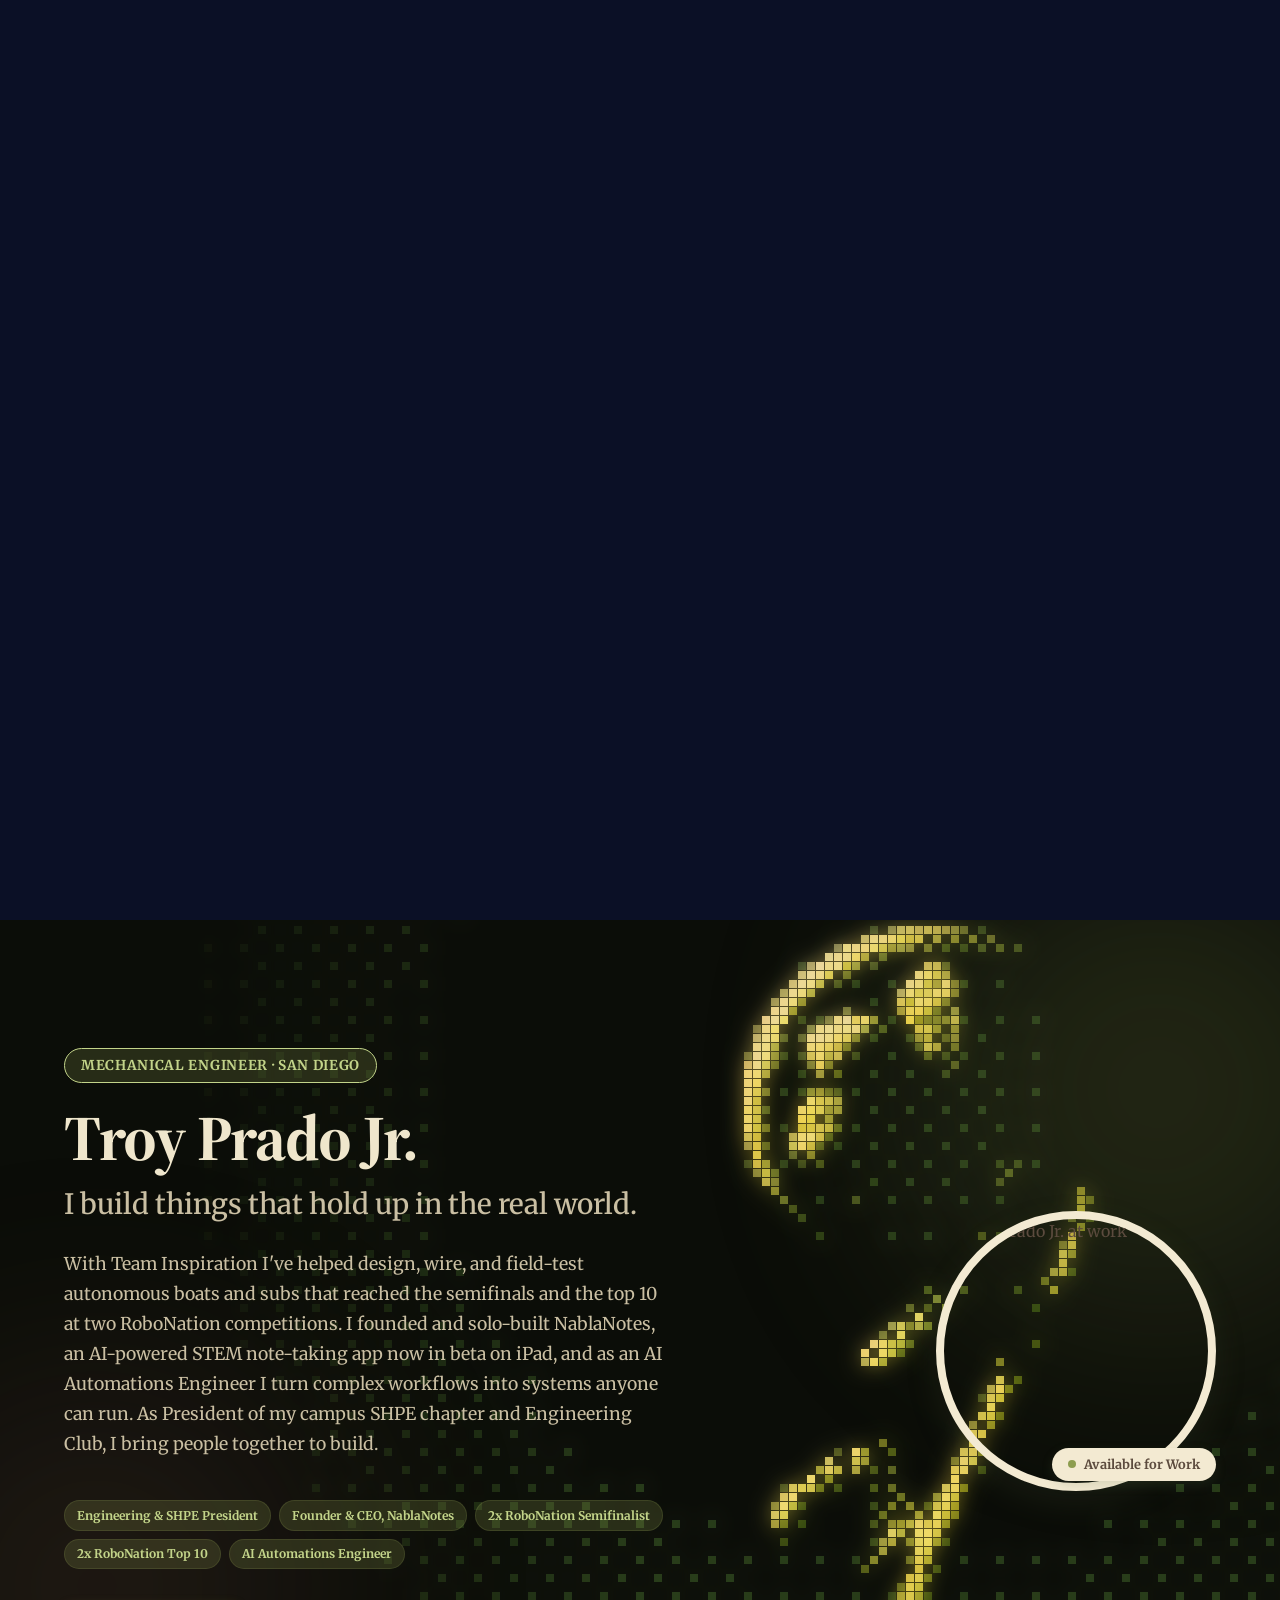
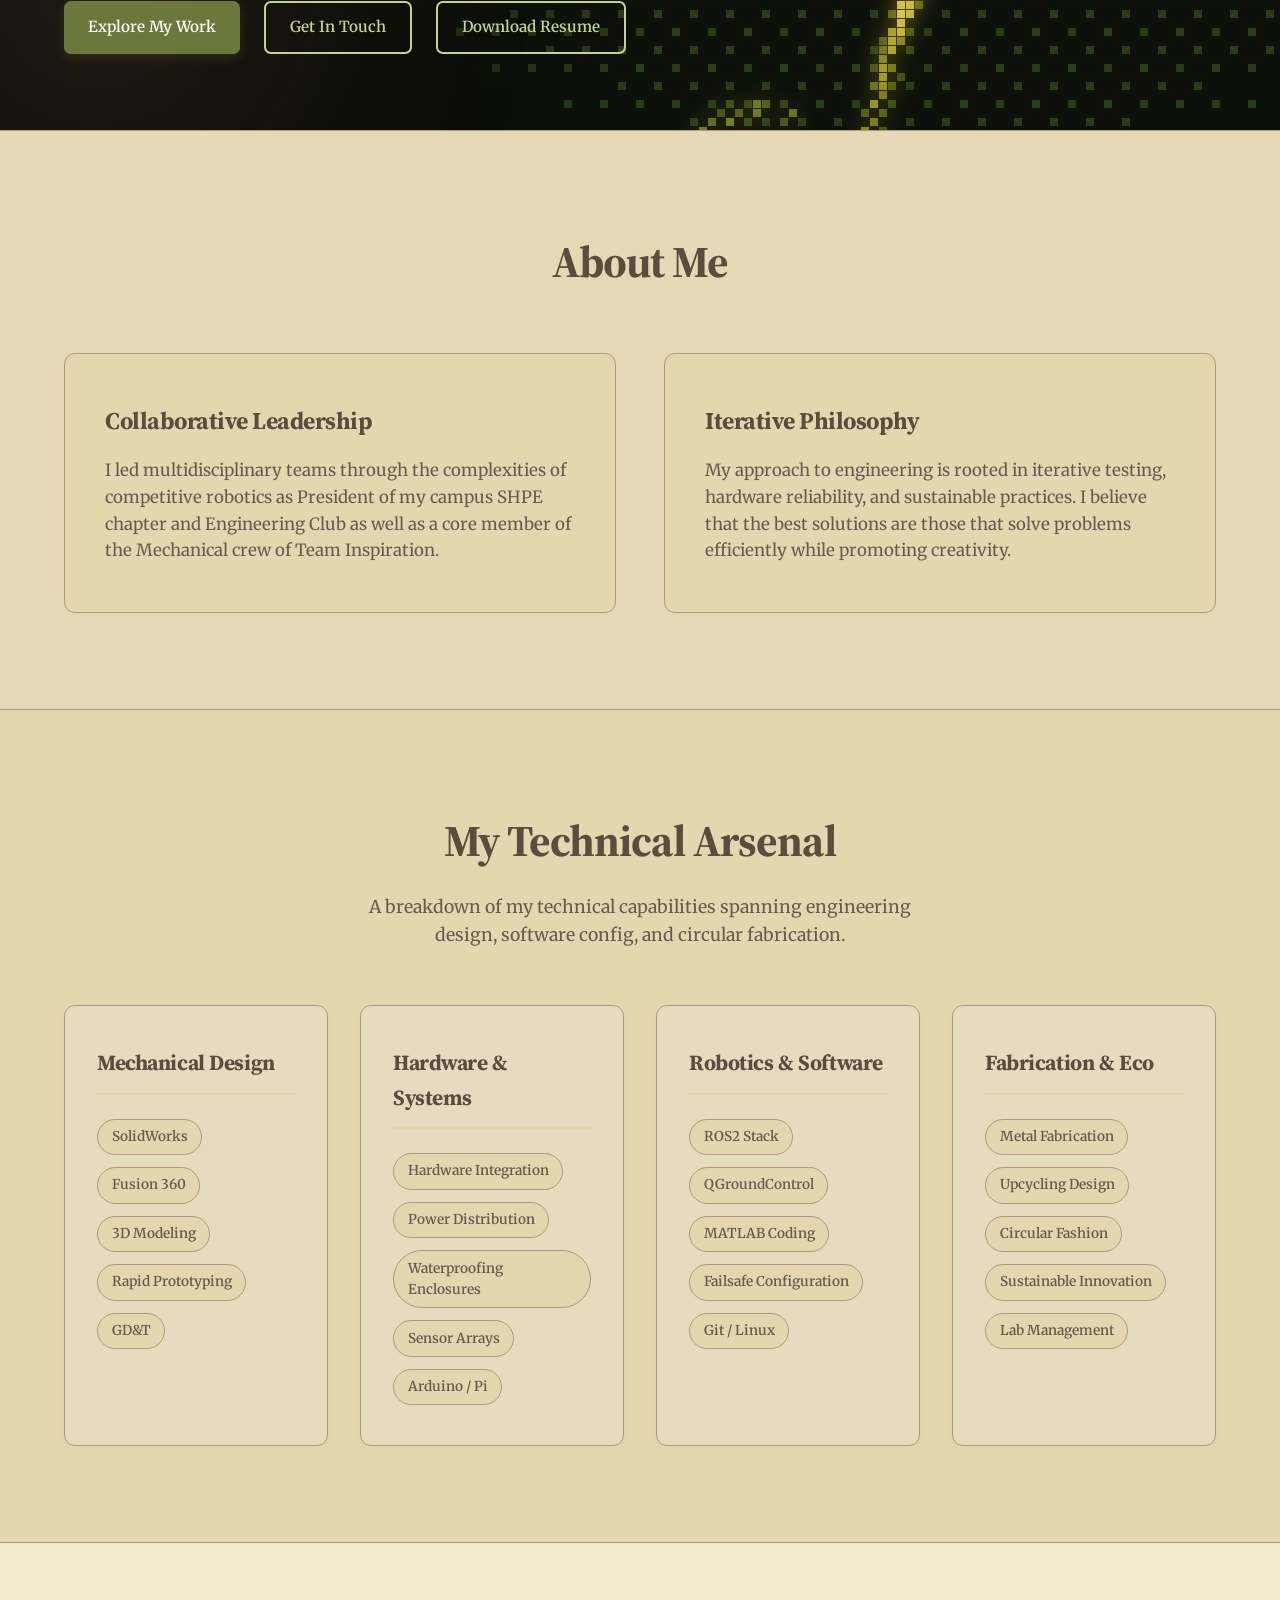
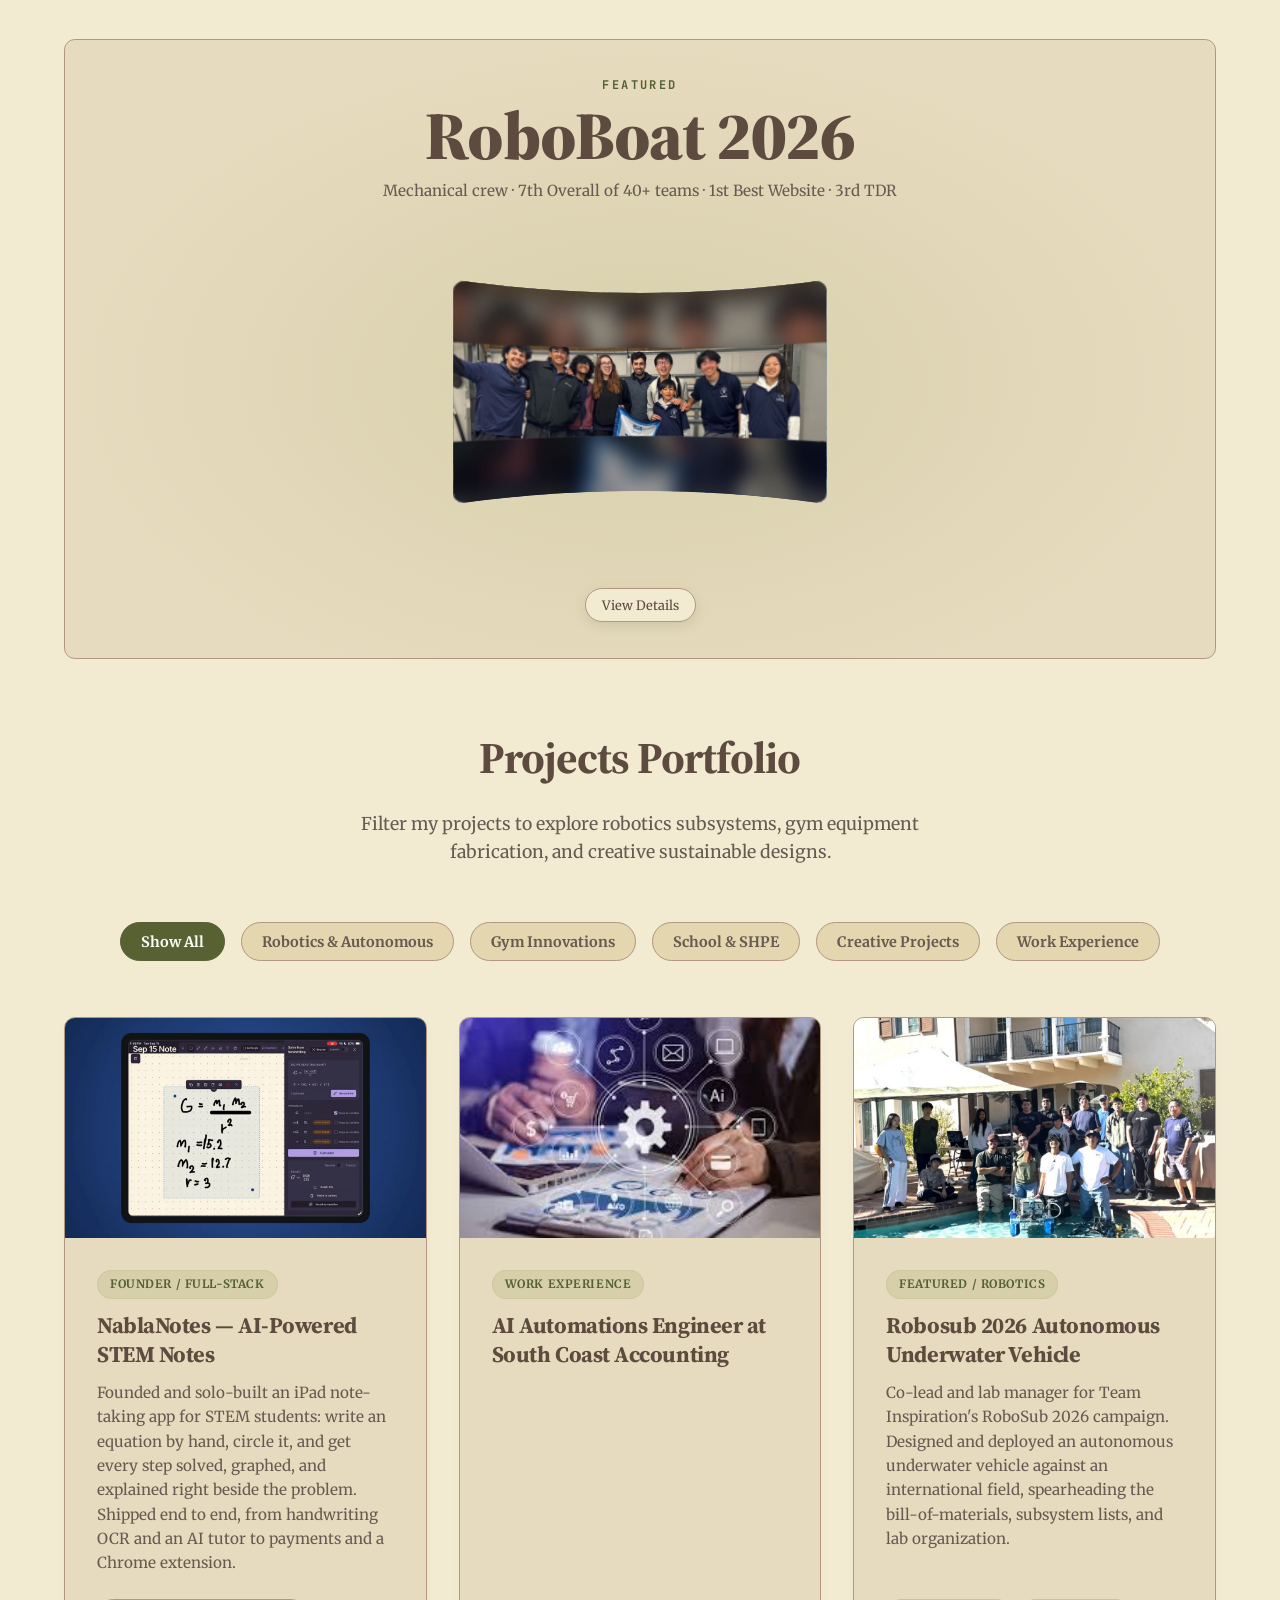
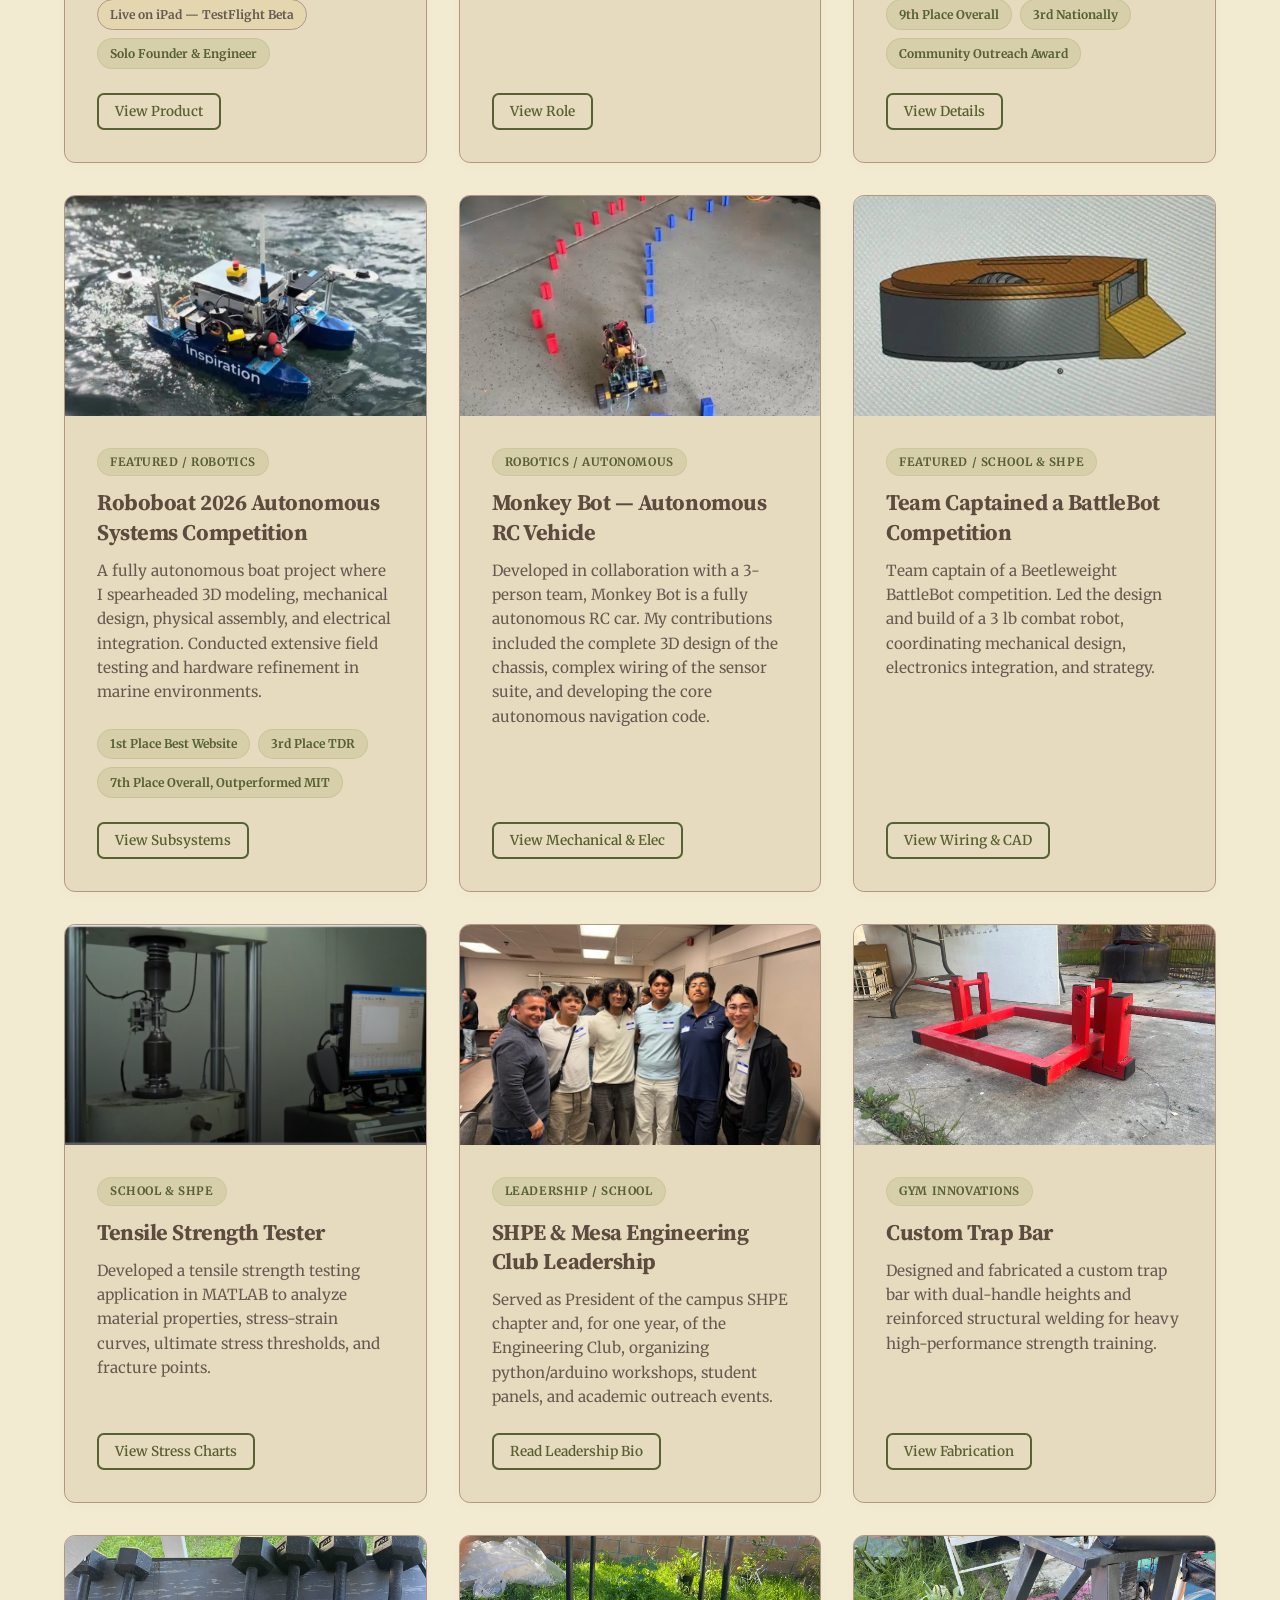
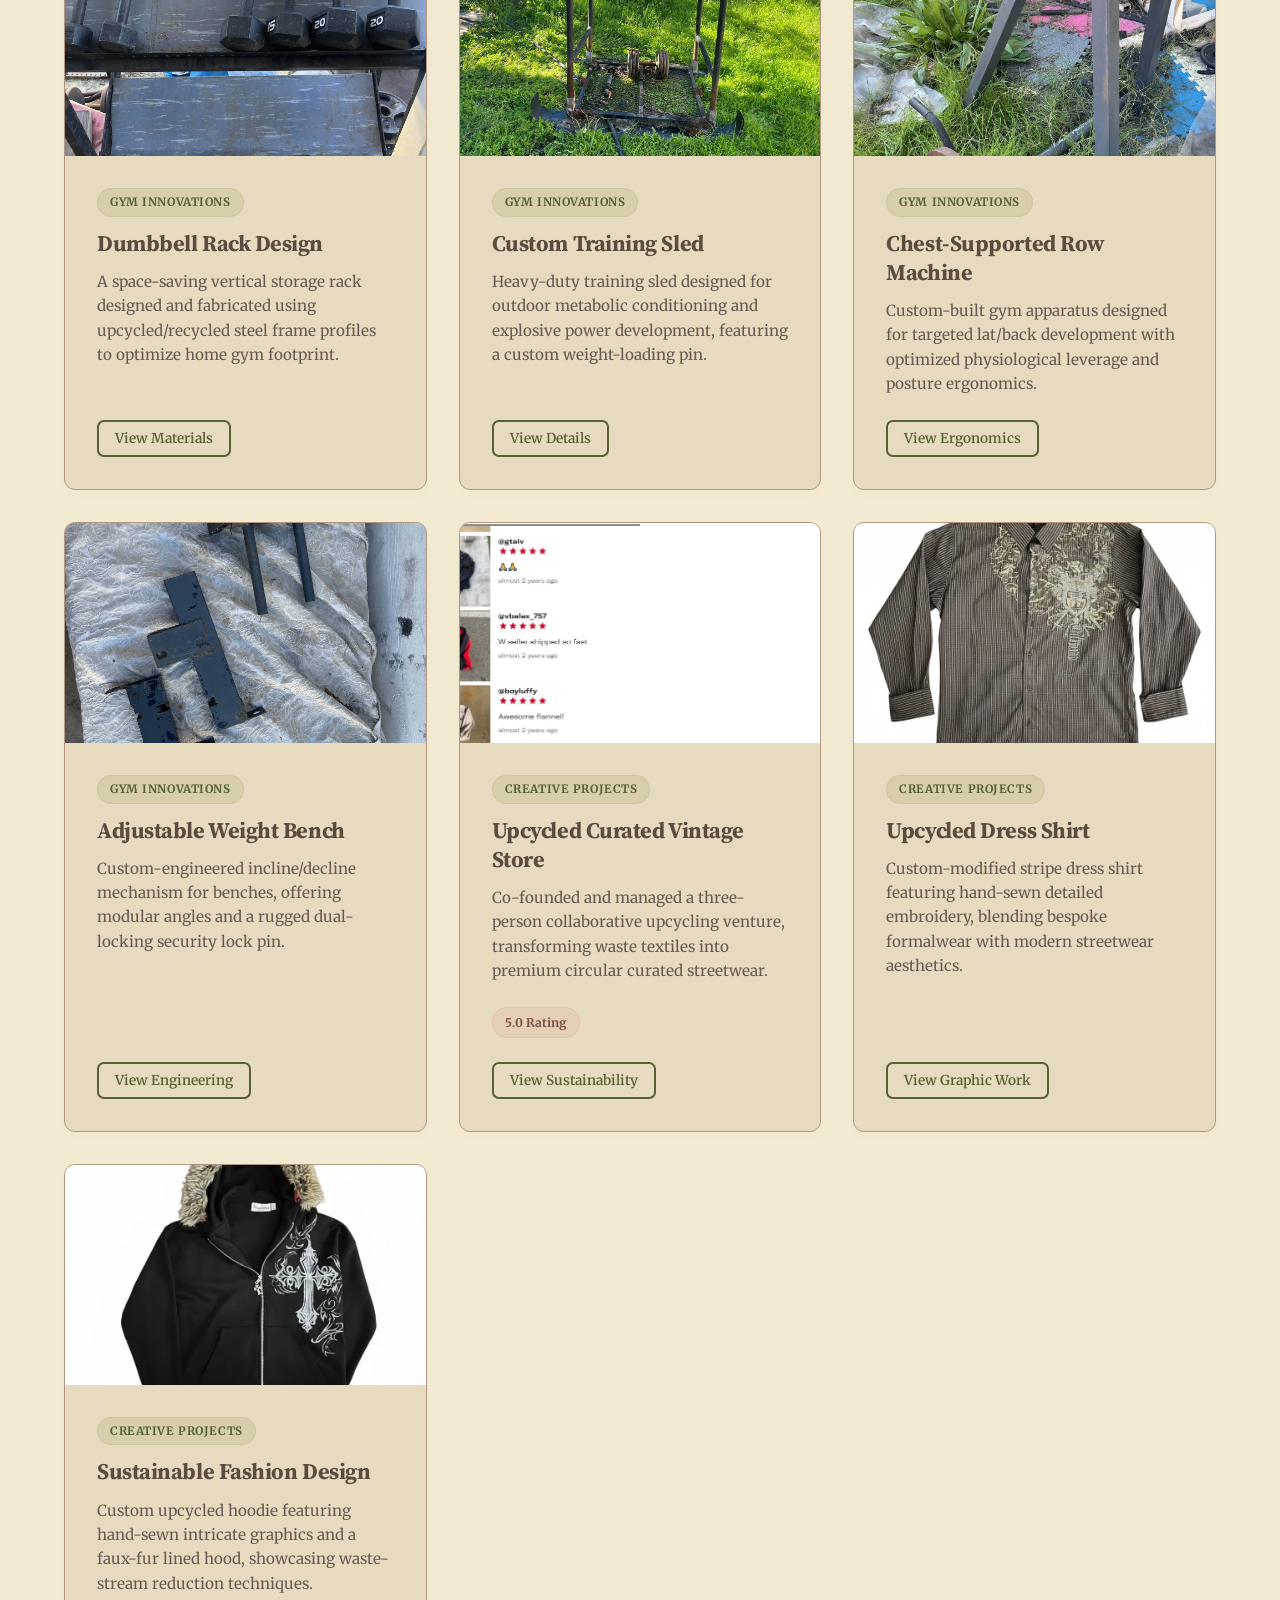
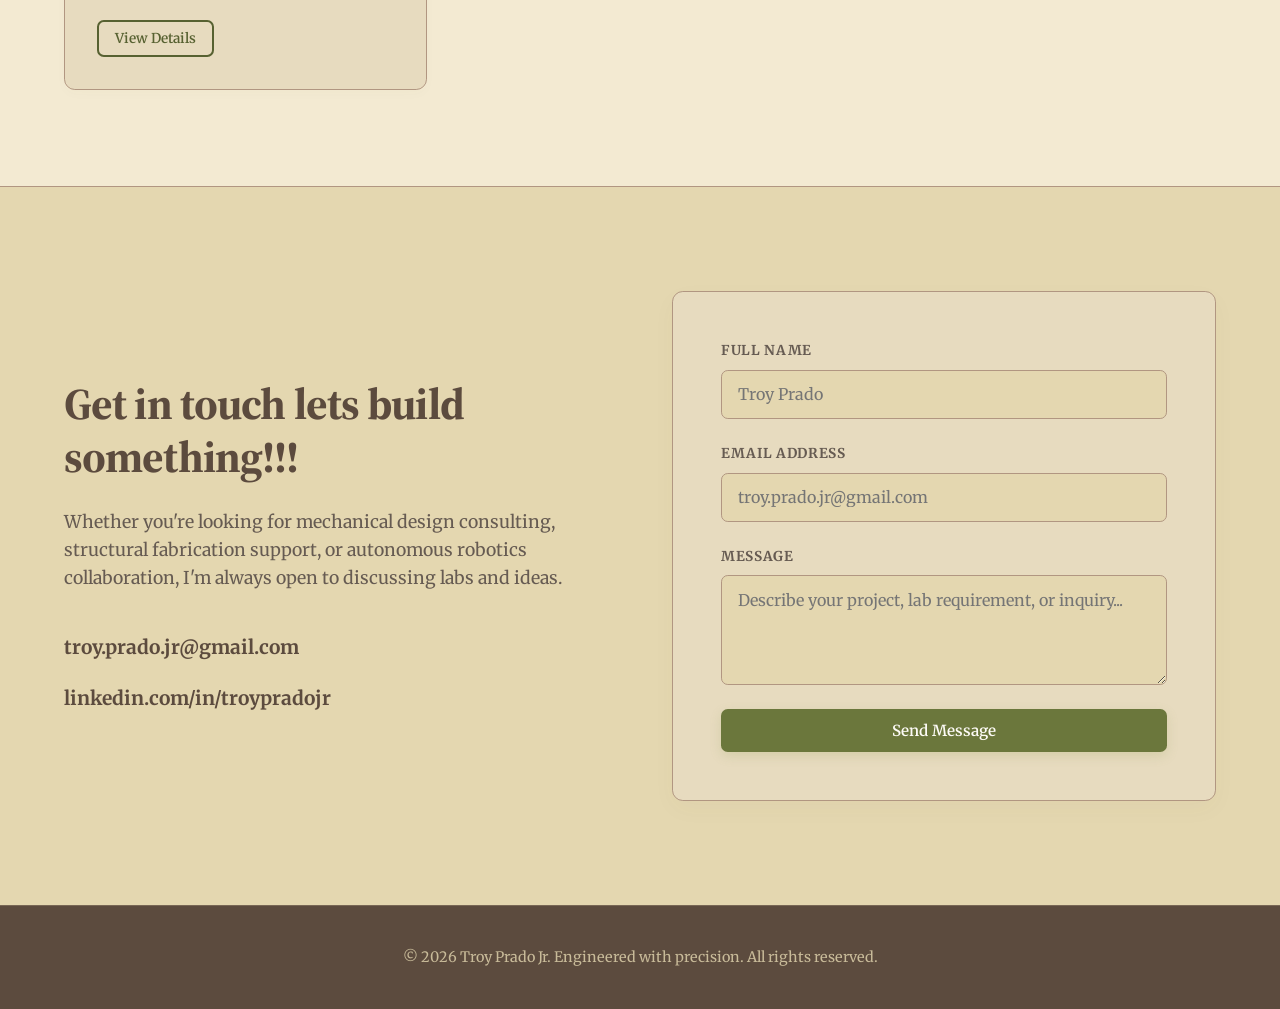
==== commit d9225957: "Featured reel: caption follows centred photo; sits above the full portfolio Headline, subline, and V" ====
--- a/index.html
+++ b/index.html
@@ -171,6 +171,20 @@
     <!-- Portfolio & Projects Section -->
     <section id="projects" class="projects-section">
       <div class="container">
+        <!-- Featured reel: photos curve round a cylinder (vanilla port of 21st.dev Tilted Grid Hero, script.js).
+             The headline and button follow whichever photo is centred. -->
+        <div class="featured-reel" id="featuredReel">
+          <div class="tgh-band" aria-hidden="true"></div>
+          <div class="featured-reel-top" aria-live="polite">
+            <p class="featured-kicker">Featured</p>
+            <h3 class="featured-headline">SHPE President</h3>
+            <p class="featured-sub">San Diego Mesa College &middot; 1 yr Director of Outreach &amp; Membership &rarr; 1 yr President</p>
+          </div>
+          <div class="featured-reel-bottom">
+            <button class="featured-chip open-details-btn" data-id="leadership">View Details</button>
+          </div>
+        </div>
+
         <div class="section-header">
           <h2>Projects Portfolio</h2>
           <p>Filter my projects to explore robotics subsystems, gym equipment fabrication, and creative sustainable designs.</p>
@@ -178,8 +192,7 @@
 
         <!-- Tabbed Filter Buttons -->
         <div class="filter-tabs">
-          <button class="filter-tab active" data-filter="featured">Featured</button>
-          <button class="filter-tab" data-filter="all">Show All</button>
+          <button class="filter-tab active" data-filter="all">Show All</button>
           <button class="filter-tab" data-filter="robotics">Robotics & Autonomous</button>
           <button class="filter-tab" data-filter="gym">Gym Innovations</button>
           <button class="filter-tab" data-filter="shpe">School & SHPE</button>
@@ -189,21 +202,6 @@
 
         <!-- Project Grid -->
         <div class="project-grid" id="projectGrid">
-
-          <!-- Featured reel: photos curve round a cylinder (vanilla port of 21st.dev Tilted Grid Hero, script.js) -->
-          <div class="project-card featured-reel" data-category="featured" id="featuredReel">
-            <div class="tgh-band" aria-hidden="true"></div>
-            <div class="featured-reel-top">
-              <p class="featured-kicker">Featured</p>
-              <h3 class="featured-headline">SHPE President</h3>
-              <p class="featured-sub">San Diego Mesa College &middot; 1 yr Director of Outreach &amp; Membership &rarr; 1 yr President</p>
-            </div>
-            <div class="featured-reel-bottom">
-              <button class="featured-chip open-details-btn" data-id="roboboat"><strong>RoboBoat 2026</strong> Mechanical &middot; 7th Overall &middot; 1st Best Website &middot; 3rd TDR</button>
-              <button class="featured-chip open-details-btn" data-id="robosub"><strong>RoboSub 2026</strong> Co-lead &middot; 9th Overall &middot; 3rd Nationally</button>
-              <button class="featured-chip open-details-btn" data-id="leadership"><strong>SHPE</strong> Read leadership bio</button>
-            </div>
-          </div>
 
           <!-- Card: NablaNotes Founder -->
           <div class="project-card" data-category="work" data-id="nablanotes">
--- a/style.css
+++ b/style.css
@@ -910,9 +910,14 @@
 }
 
 /* Featured reel: curved photo row (script.js) with headline above, chips below */
-.project-card.featured-reel {
-  grid-column: 1 / -1;
+.featured-reel {
   position: relative;
+  display: flex;
+  flex-direction: column;
+  overflow: hidden;
+  margin-bottom: 4rem;
+  border: 1px solid var(--border-color);
+  border-radius: var(--radius-lg);
   height: clamp(460px, 62vw, 620px);
   container-type: size; /* the band sizes itself in cqw/cqh */
   justify-content: space-between;
@@ -921,8 +926,13 @@
     var(--card-bg);
 }
 
-.project-card.featured-reel:hover {
-  transform: none;
+.featured-reel-top {
+  transition: opacity 0.25s ease, transform 0.25s ease;
+}
+
+.featured-reel-top.swapping {
+  opacity: 0;
+  transform: translateY(-6px);
 }
 
 .tgh-band {
@@ -1030,8 +1040,8 @@
 
 @media (max-width: 768px) {
   /* stack room for the wrapped headline and chips around the band */
-  .project-card.featured-reel {
-    height: 620px;
+  .featured-reel {
+    height: 560px;
   }
 
   .featured-reel-top,
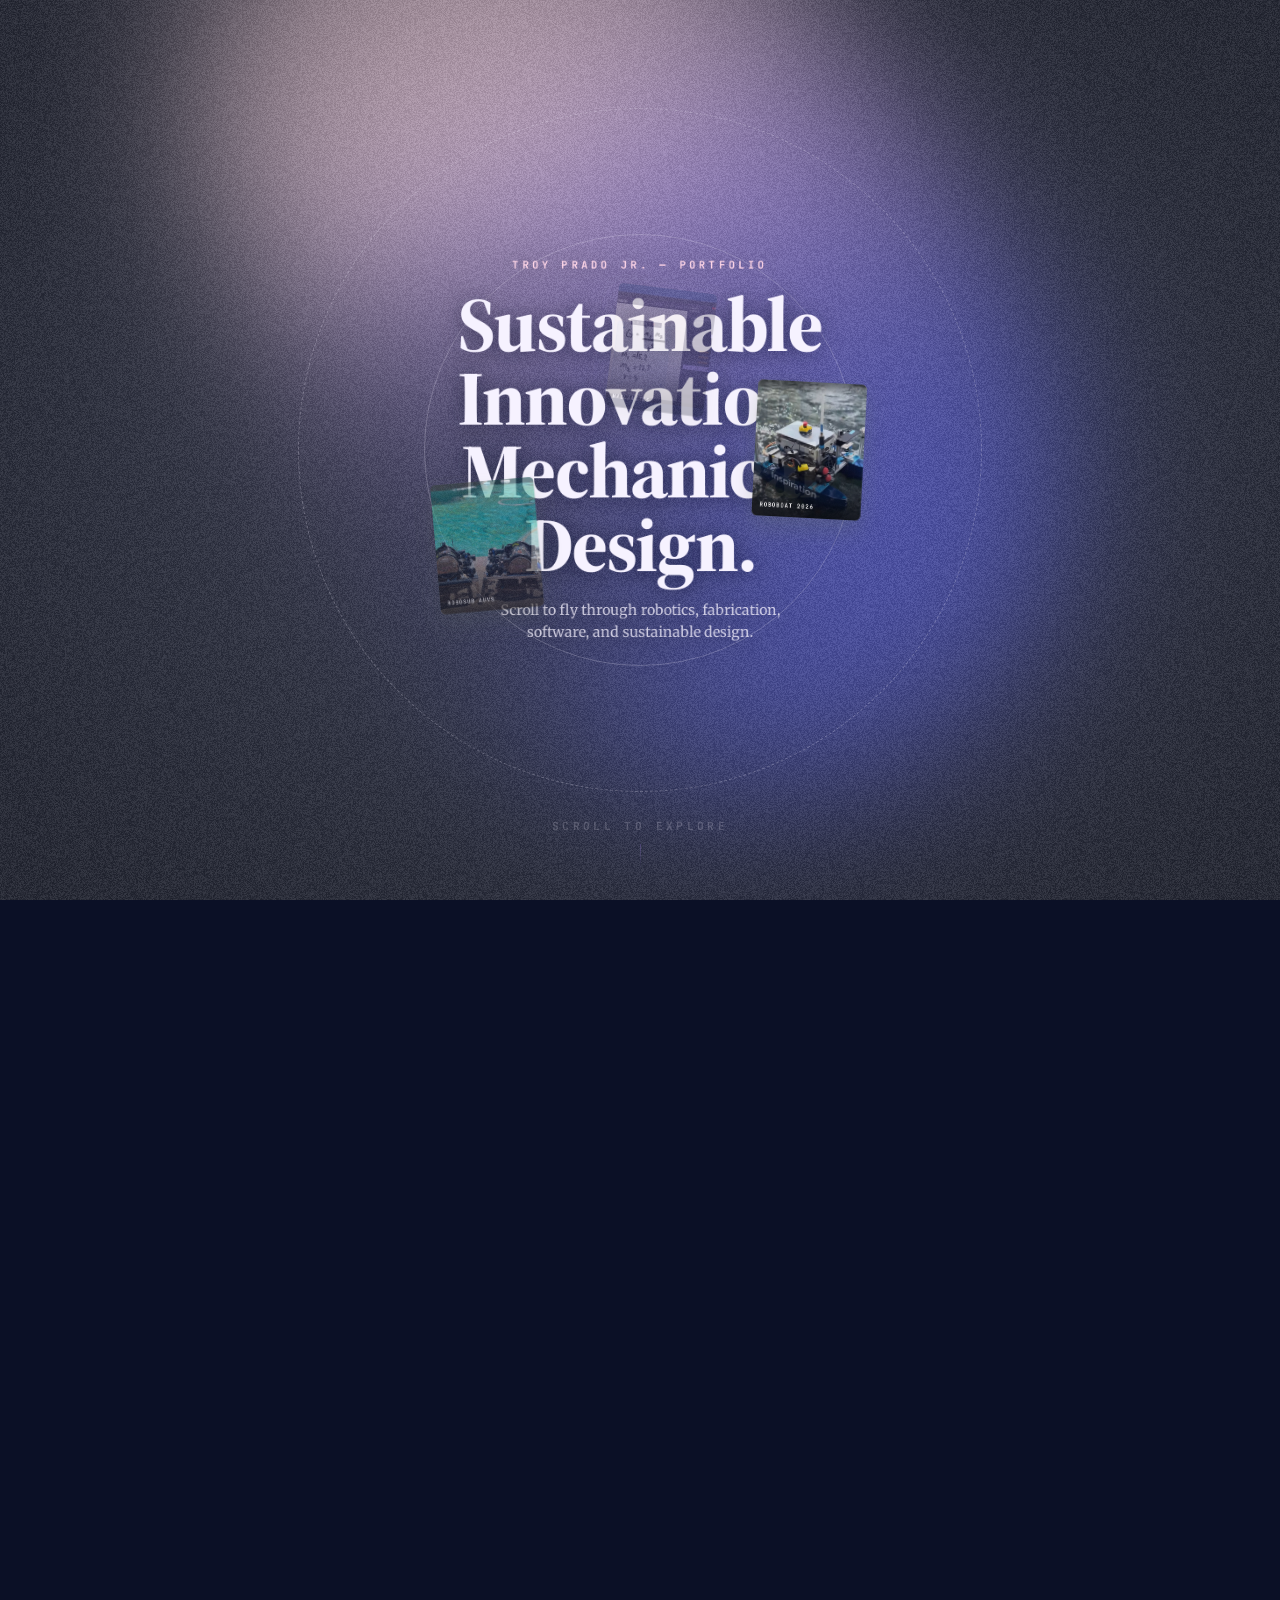
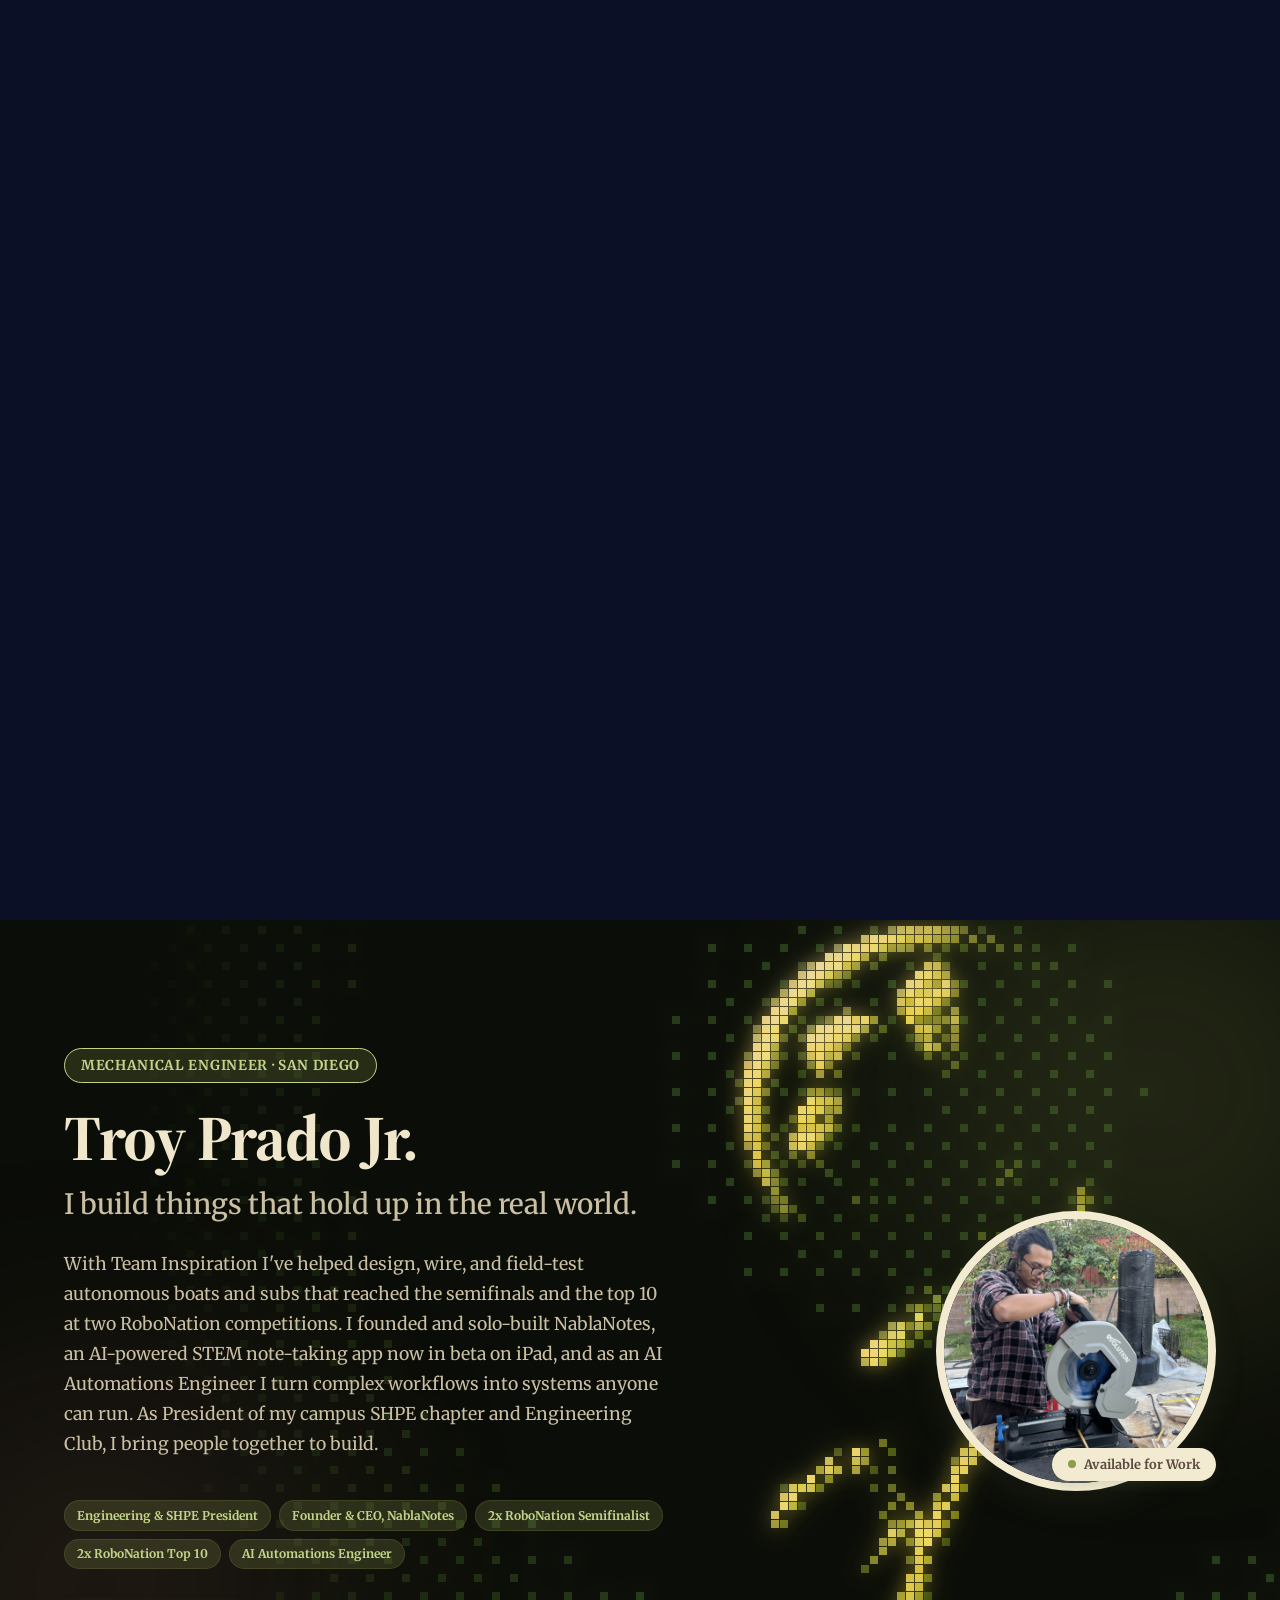
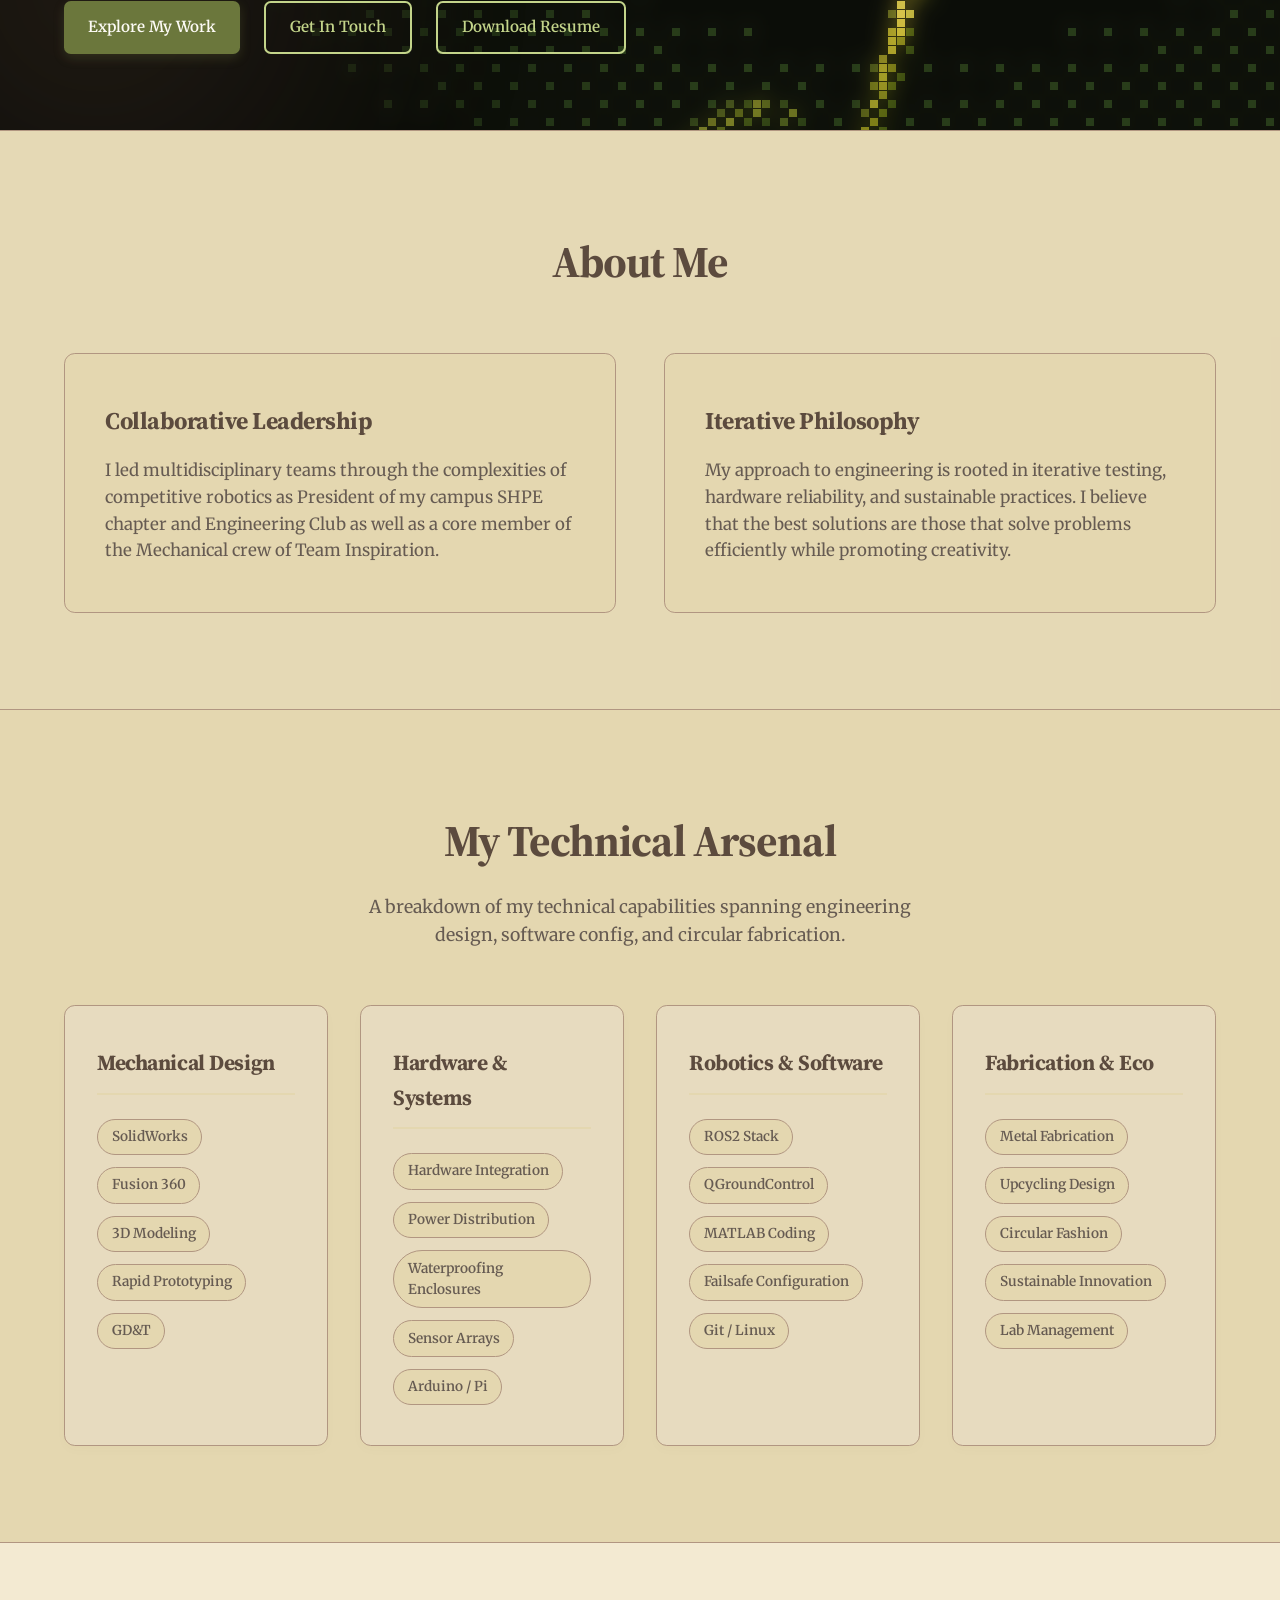
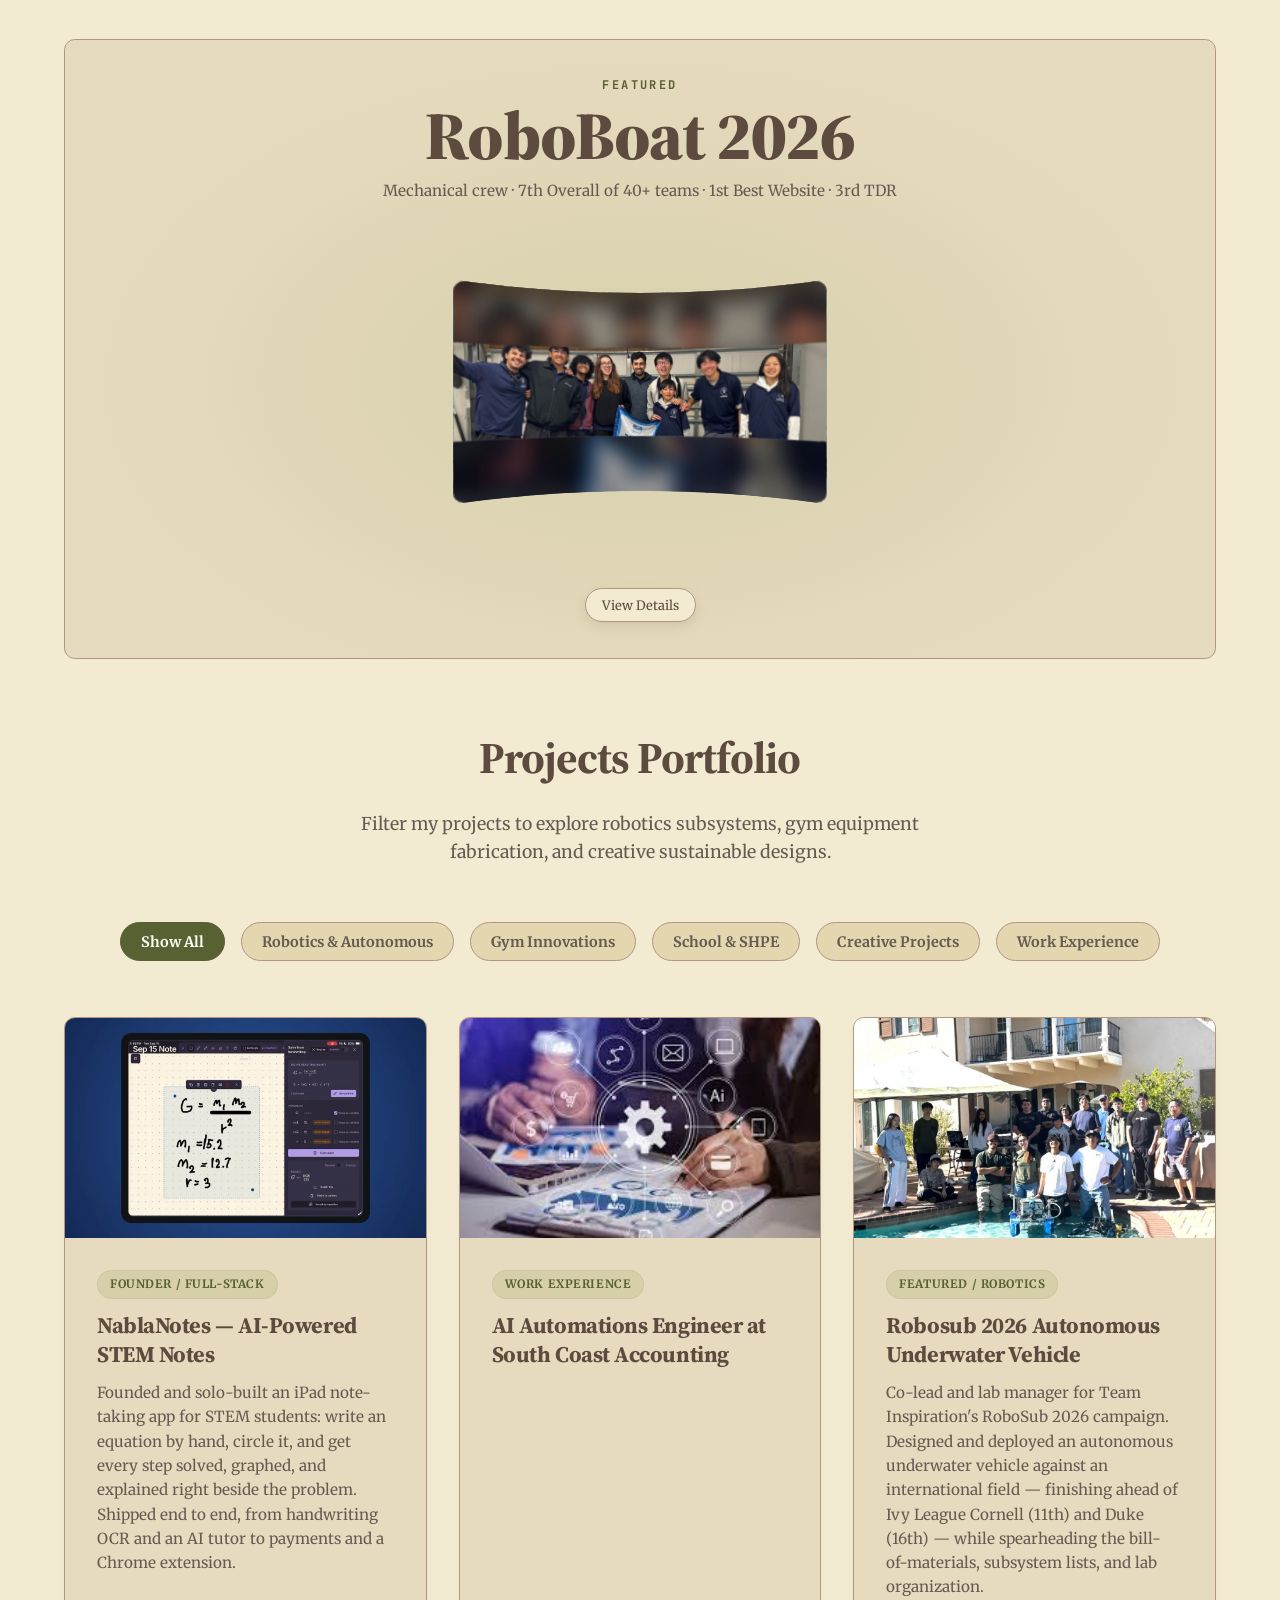
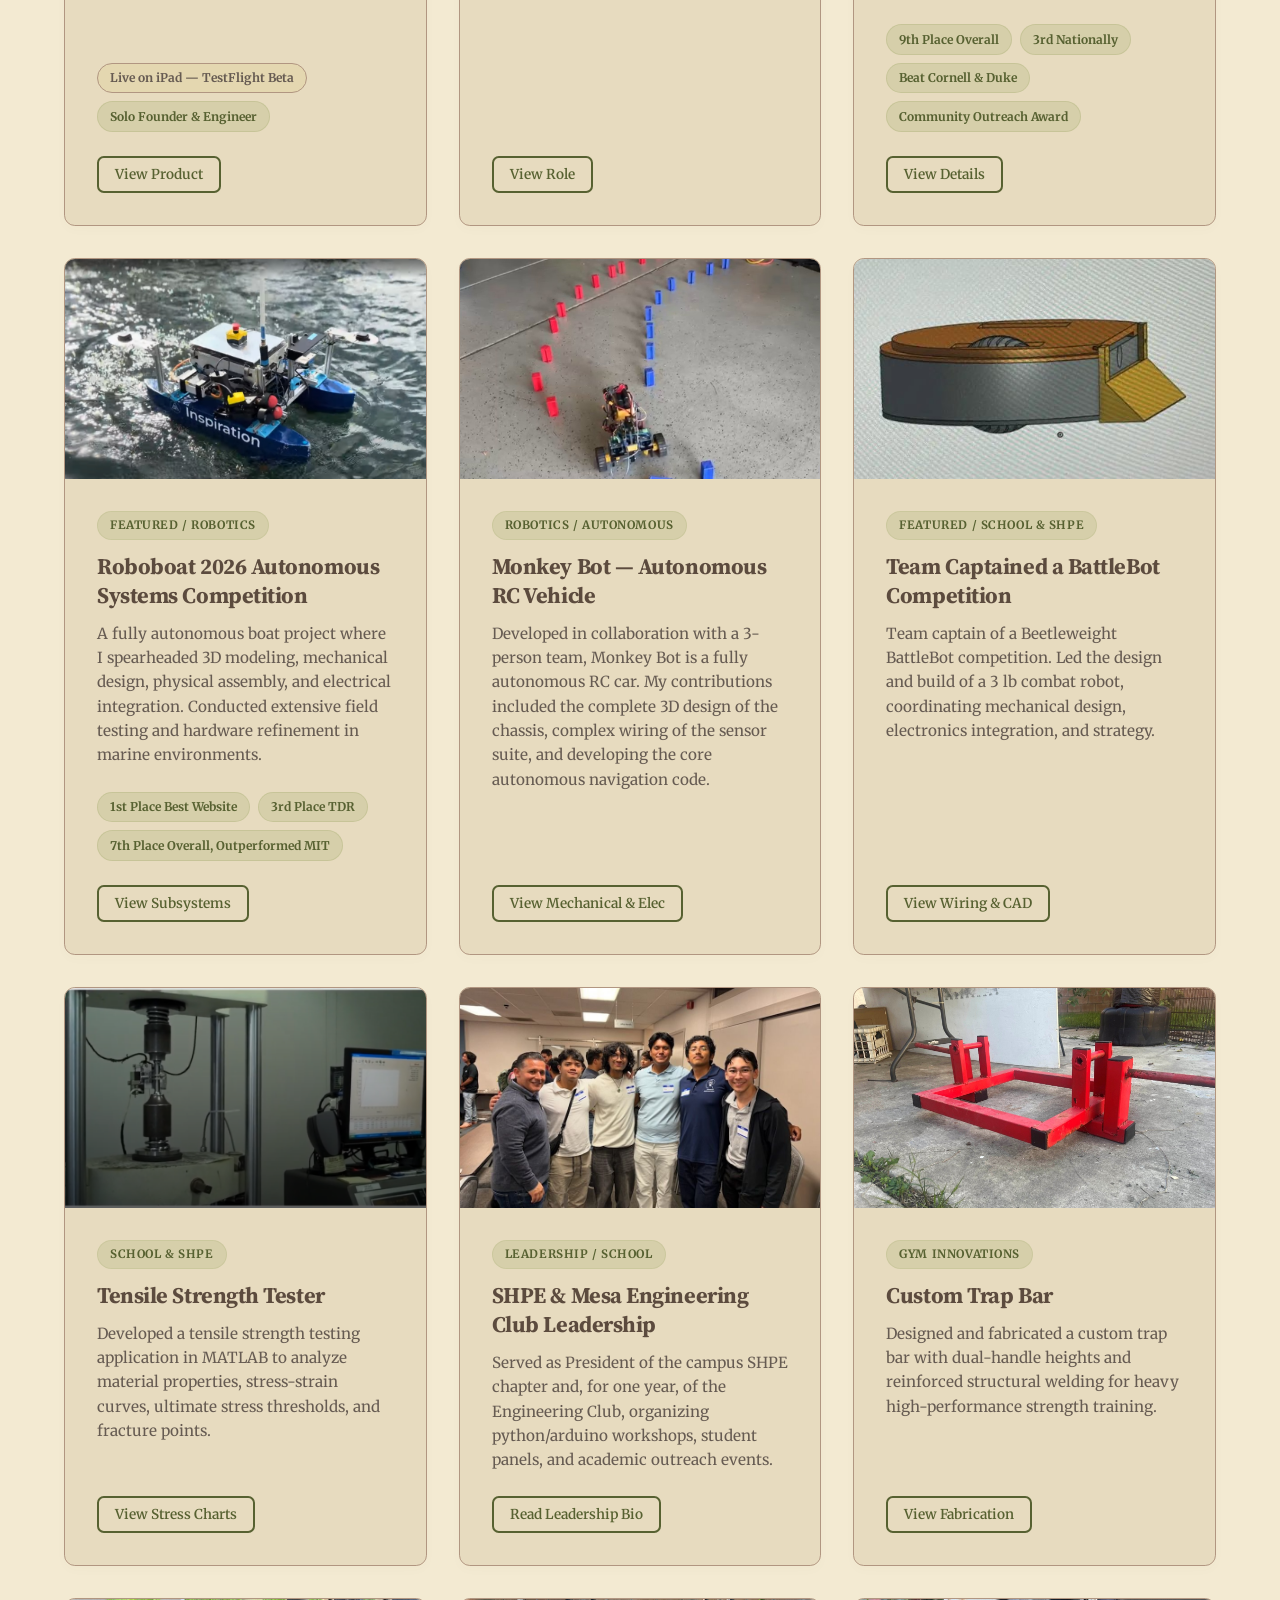
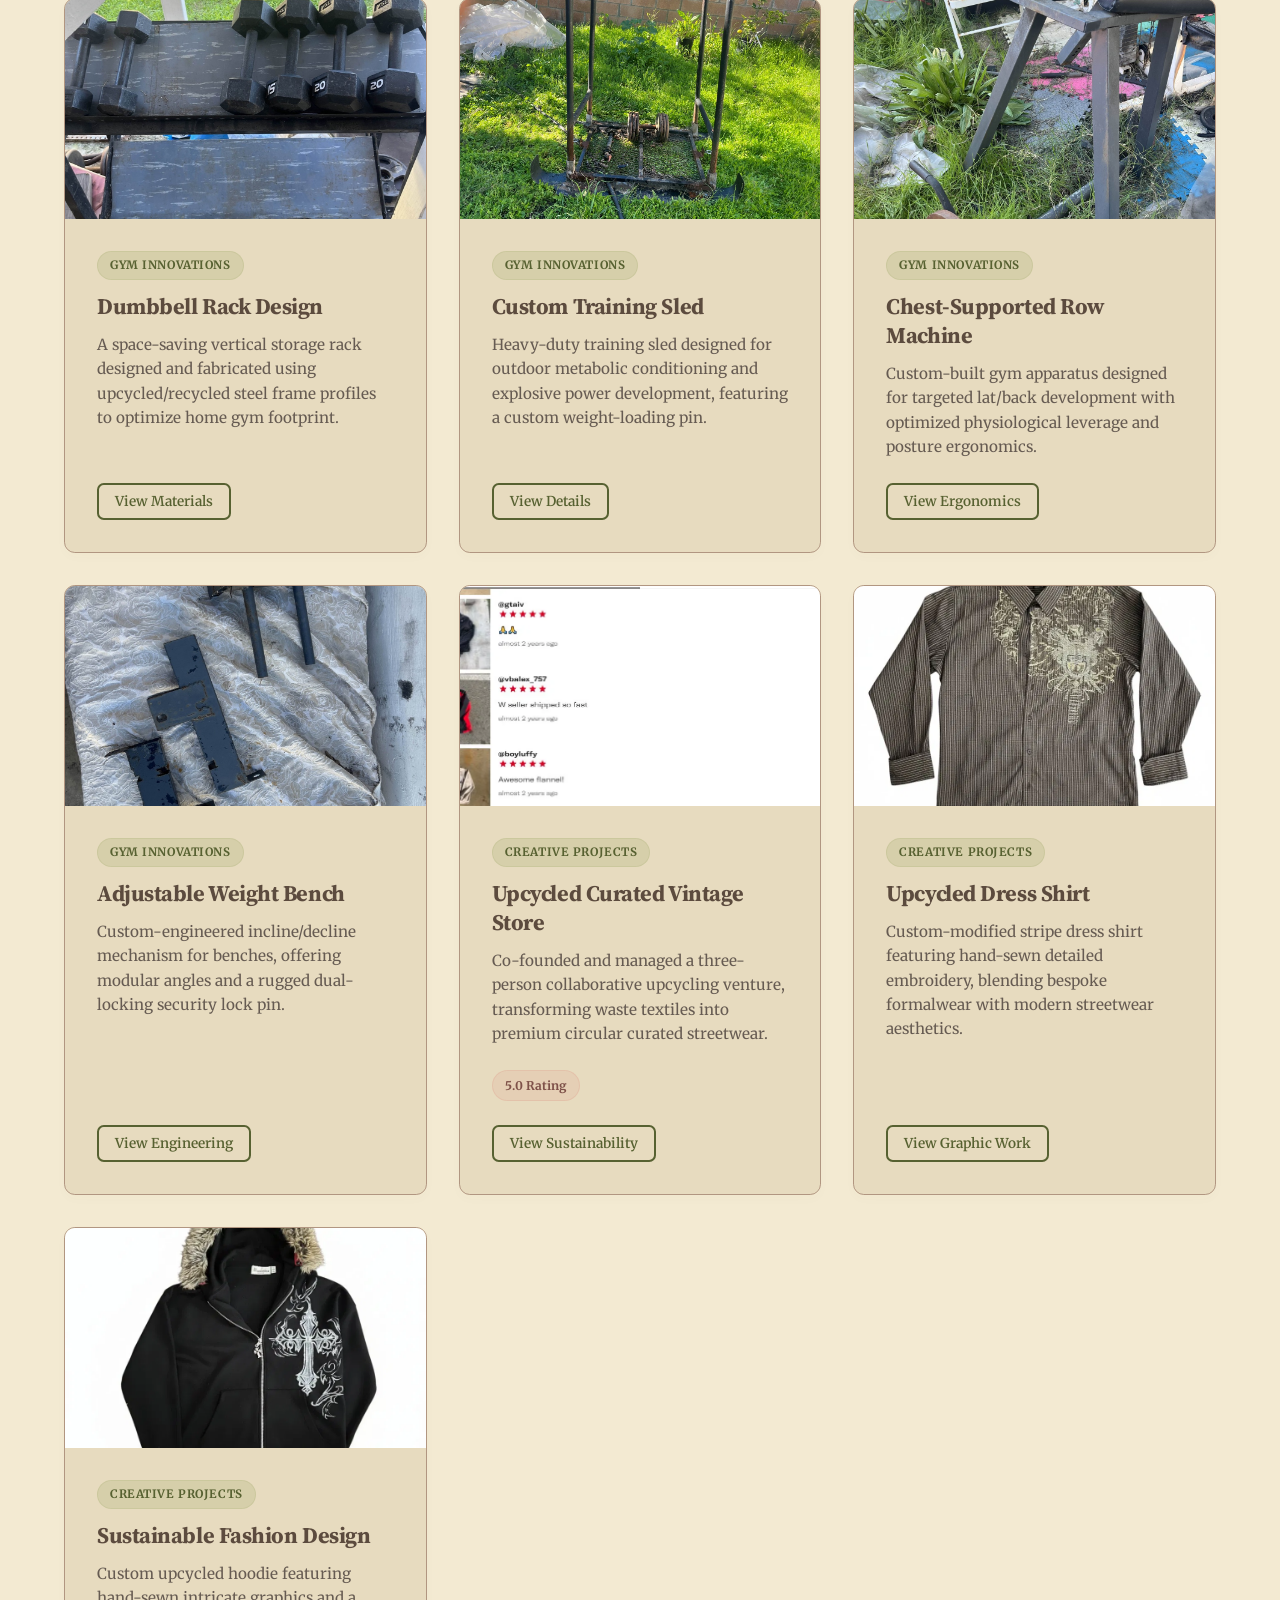
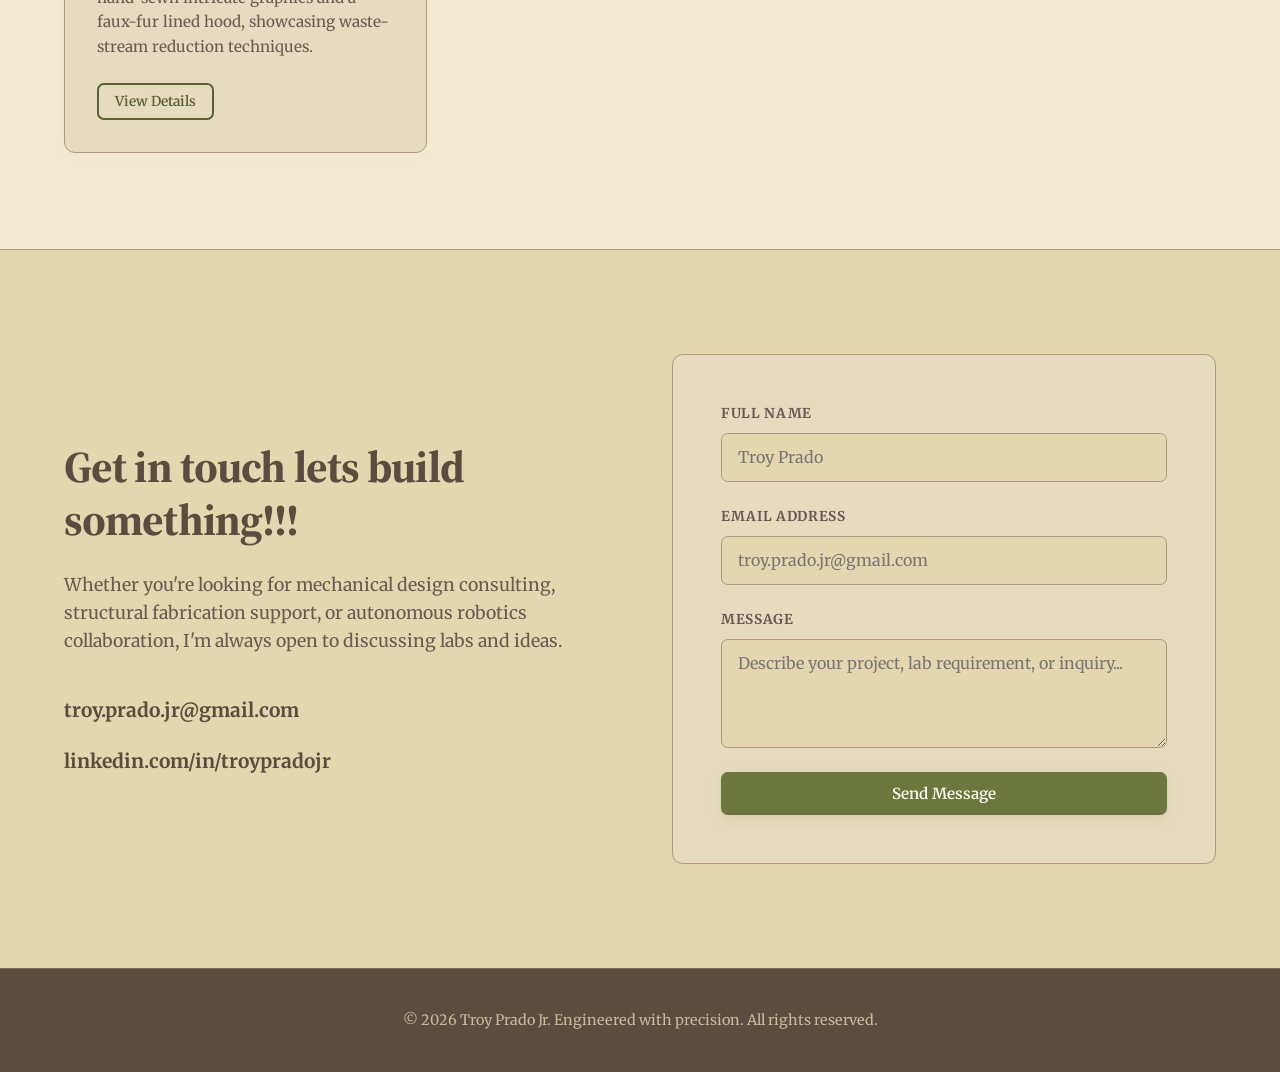
==== commit c32994ab: "RoboSub: note finishing ahead of Cornell and Duke Co-Authored-By: Claude Opus 5.5 <noreply@anthropic" ====
--- a/index.html
+++ b/index.html
@@ -240,10 +240,11 @@
             <div class="project-card-body">
               <span class="project-card-badge">Featured / Robotics</span>
               <h3>Robosub 2026 Autonomous Underwater Vehicle</h3>
-              <p class="project-card-desc">Co-lead and lab manager for Team Inspiration's RoboSub 2026 campaign. Designed and deployed an autonomous underwater vehicle against an international field, spearheading the bill-of-materials, subsystem lists, and lab organization.</p>
+              <p class="project-card-desc">Co-lead and lab manager for Team Inspiration's RoboSub 2026 campaign. Designed and deployed an autonomous underwater vehicle against an international field — finishing ahead of Ivy League Cornell (11th) and Duke (16th) — while spearheading the bill-of-materials, subsystem lists, and lab organization.</p>
               <div class="project-card-meta">
                 <span class="award-pill">9th Place Overall</span>
                 <span class="award-pill">3rd Nationally</span>
+                <span class="award-pill">Beat Cornell &amp; Duke</span>
                 <span class="award-pill">Community Outreach Award</span>
               </div>
               <button class="btn btn-secondary btn-sm open-details-btn">View Details</button>
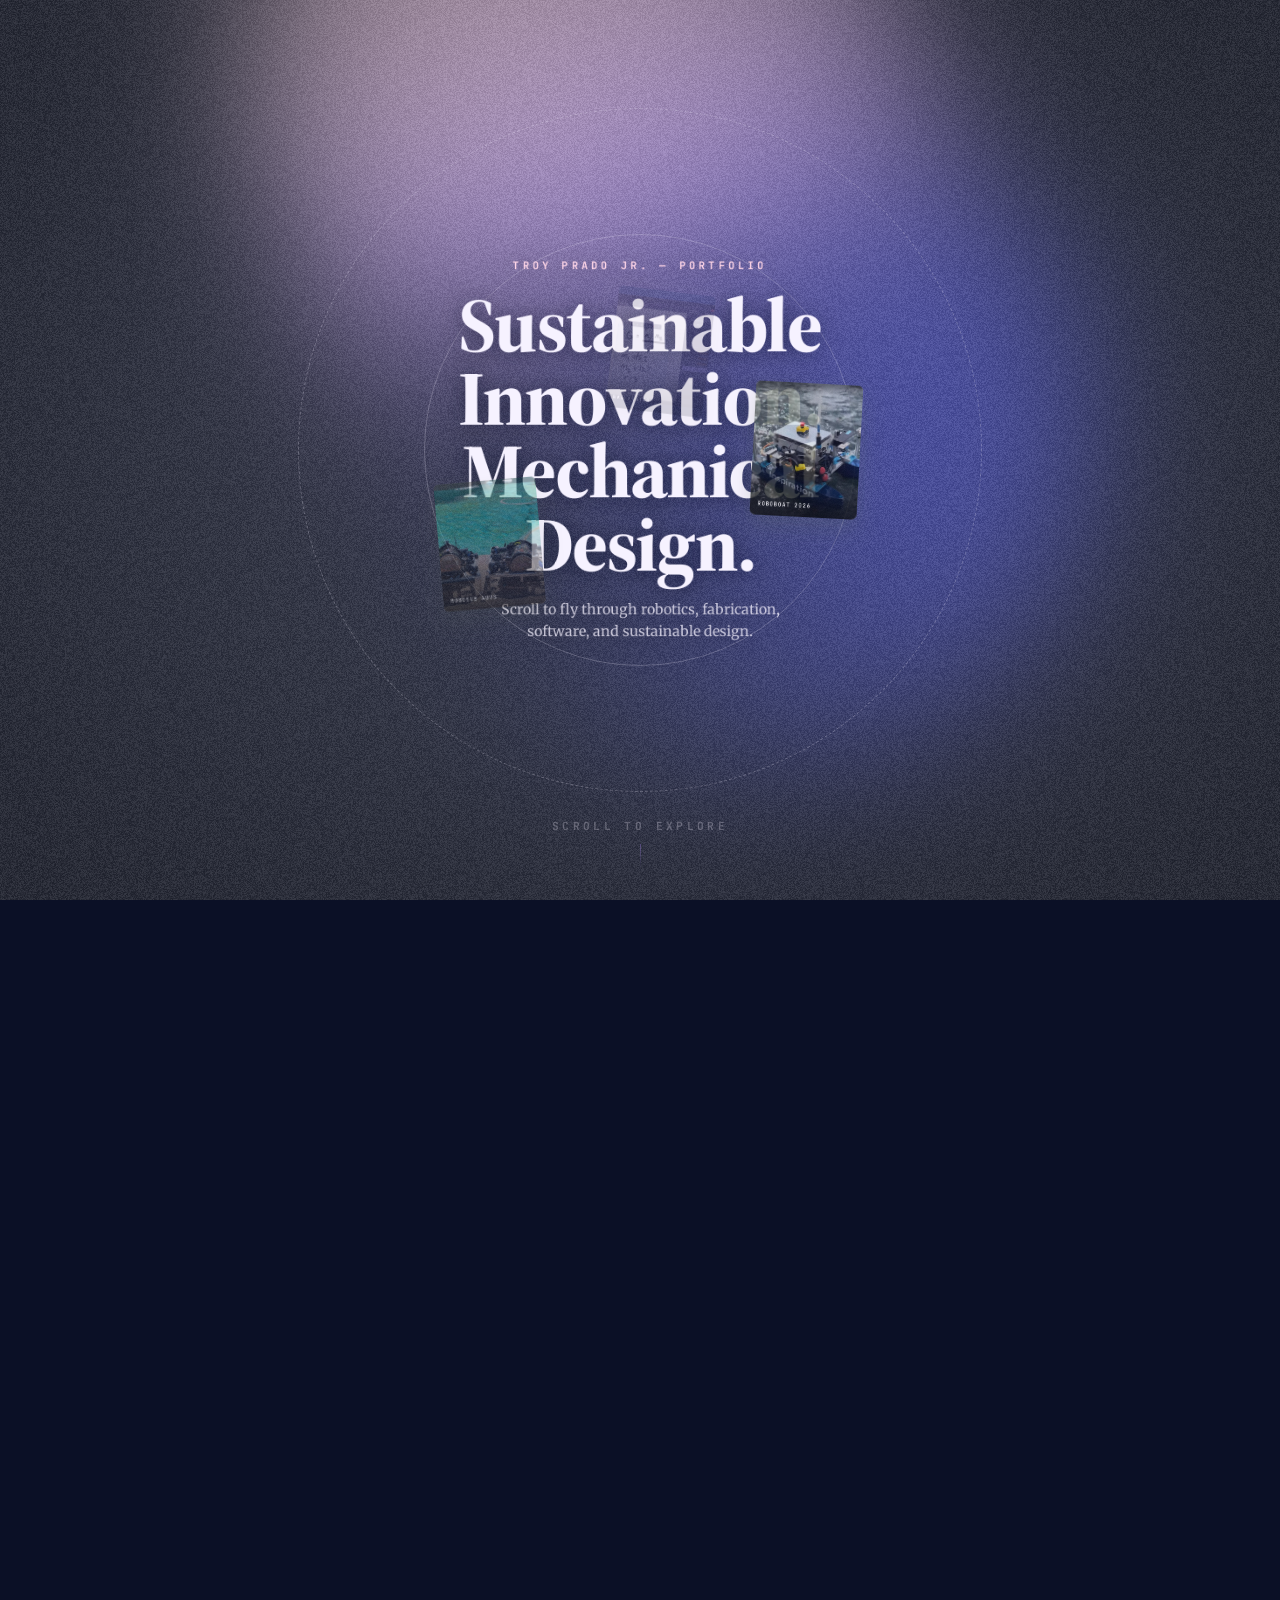
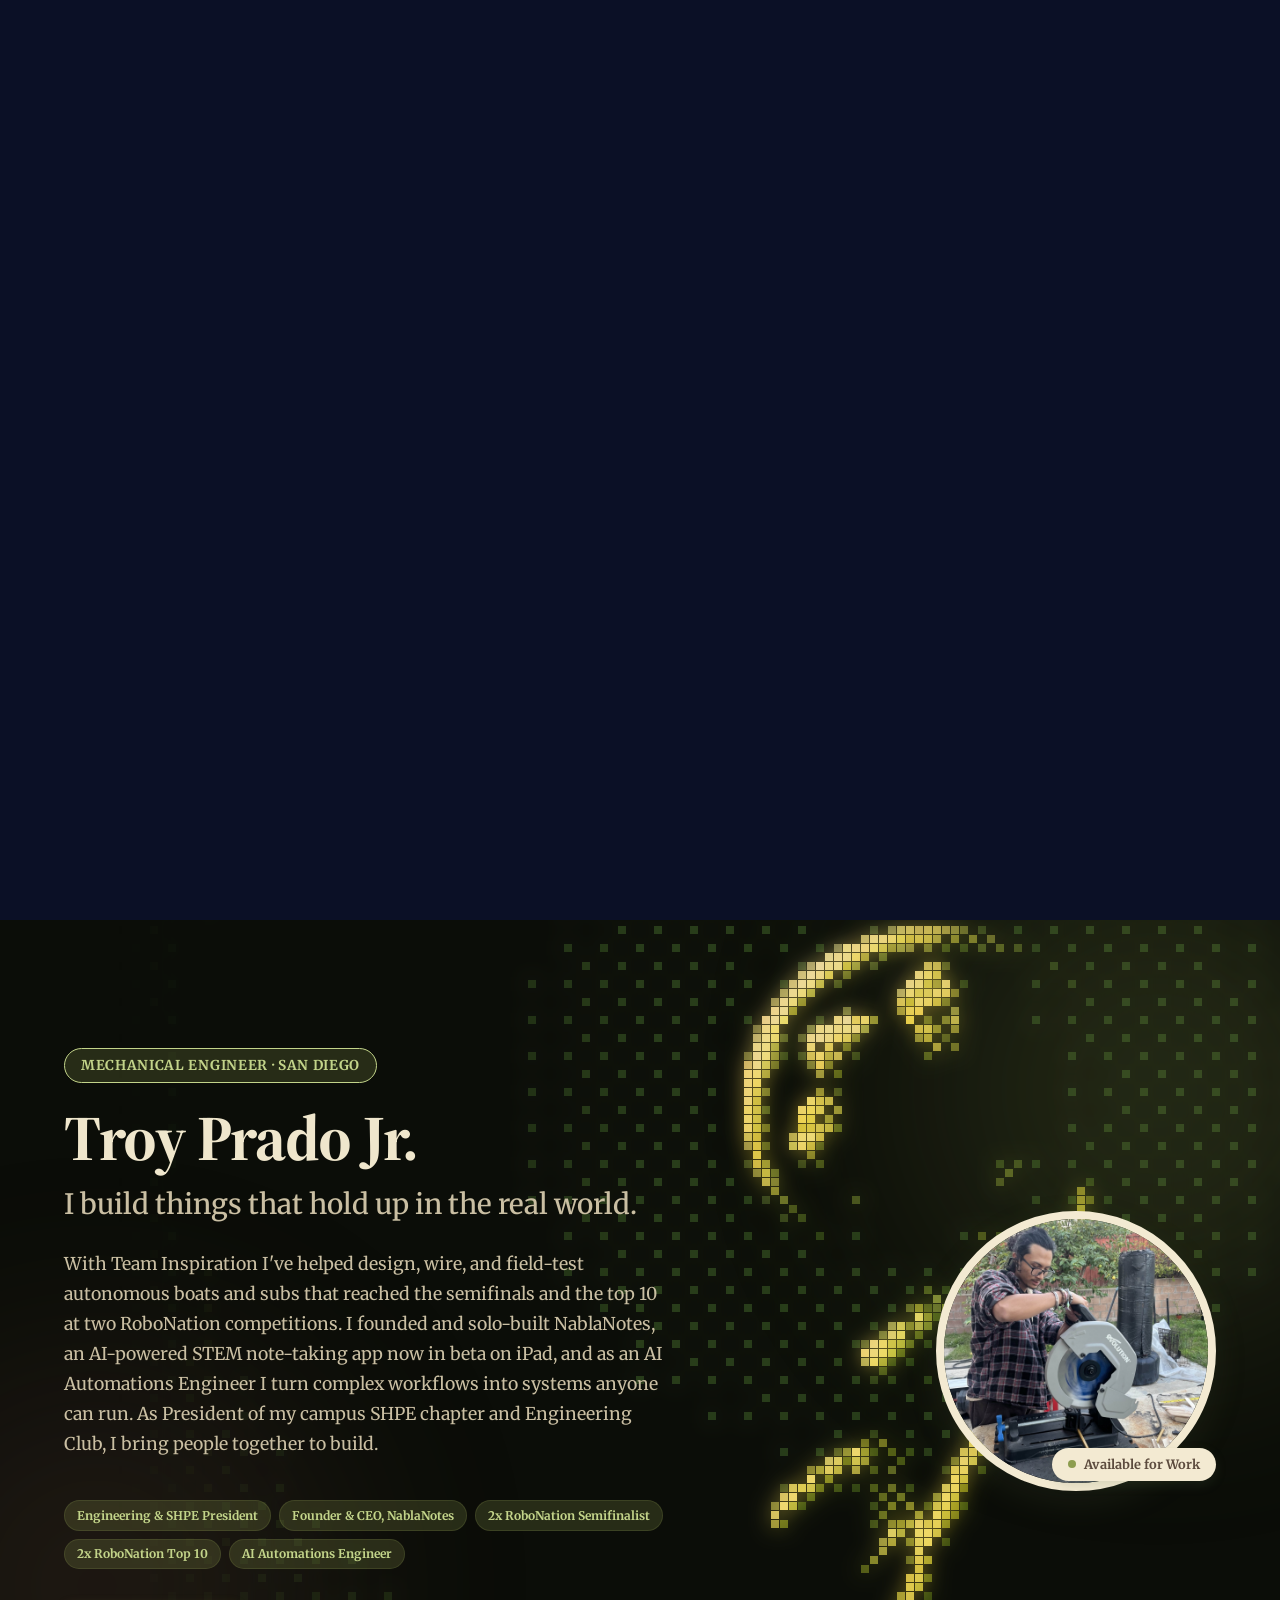
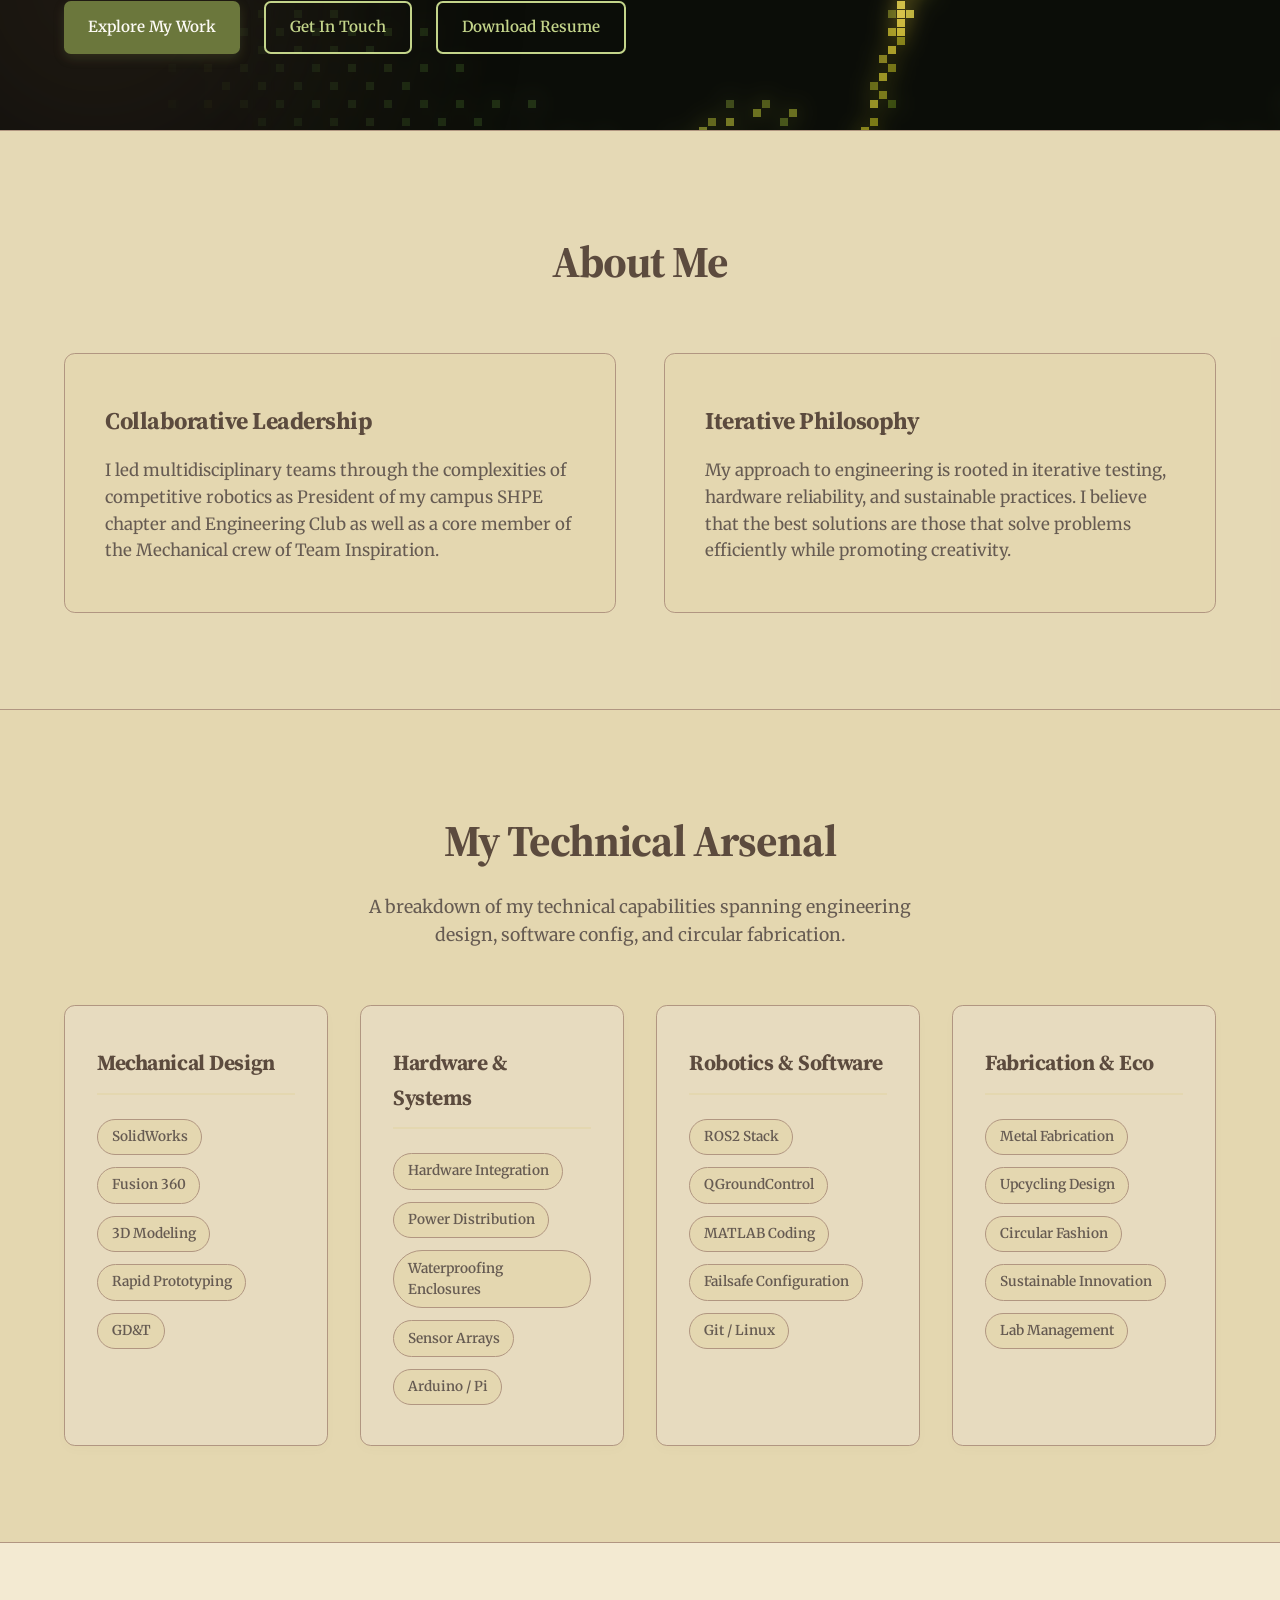
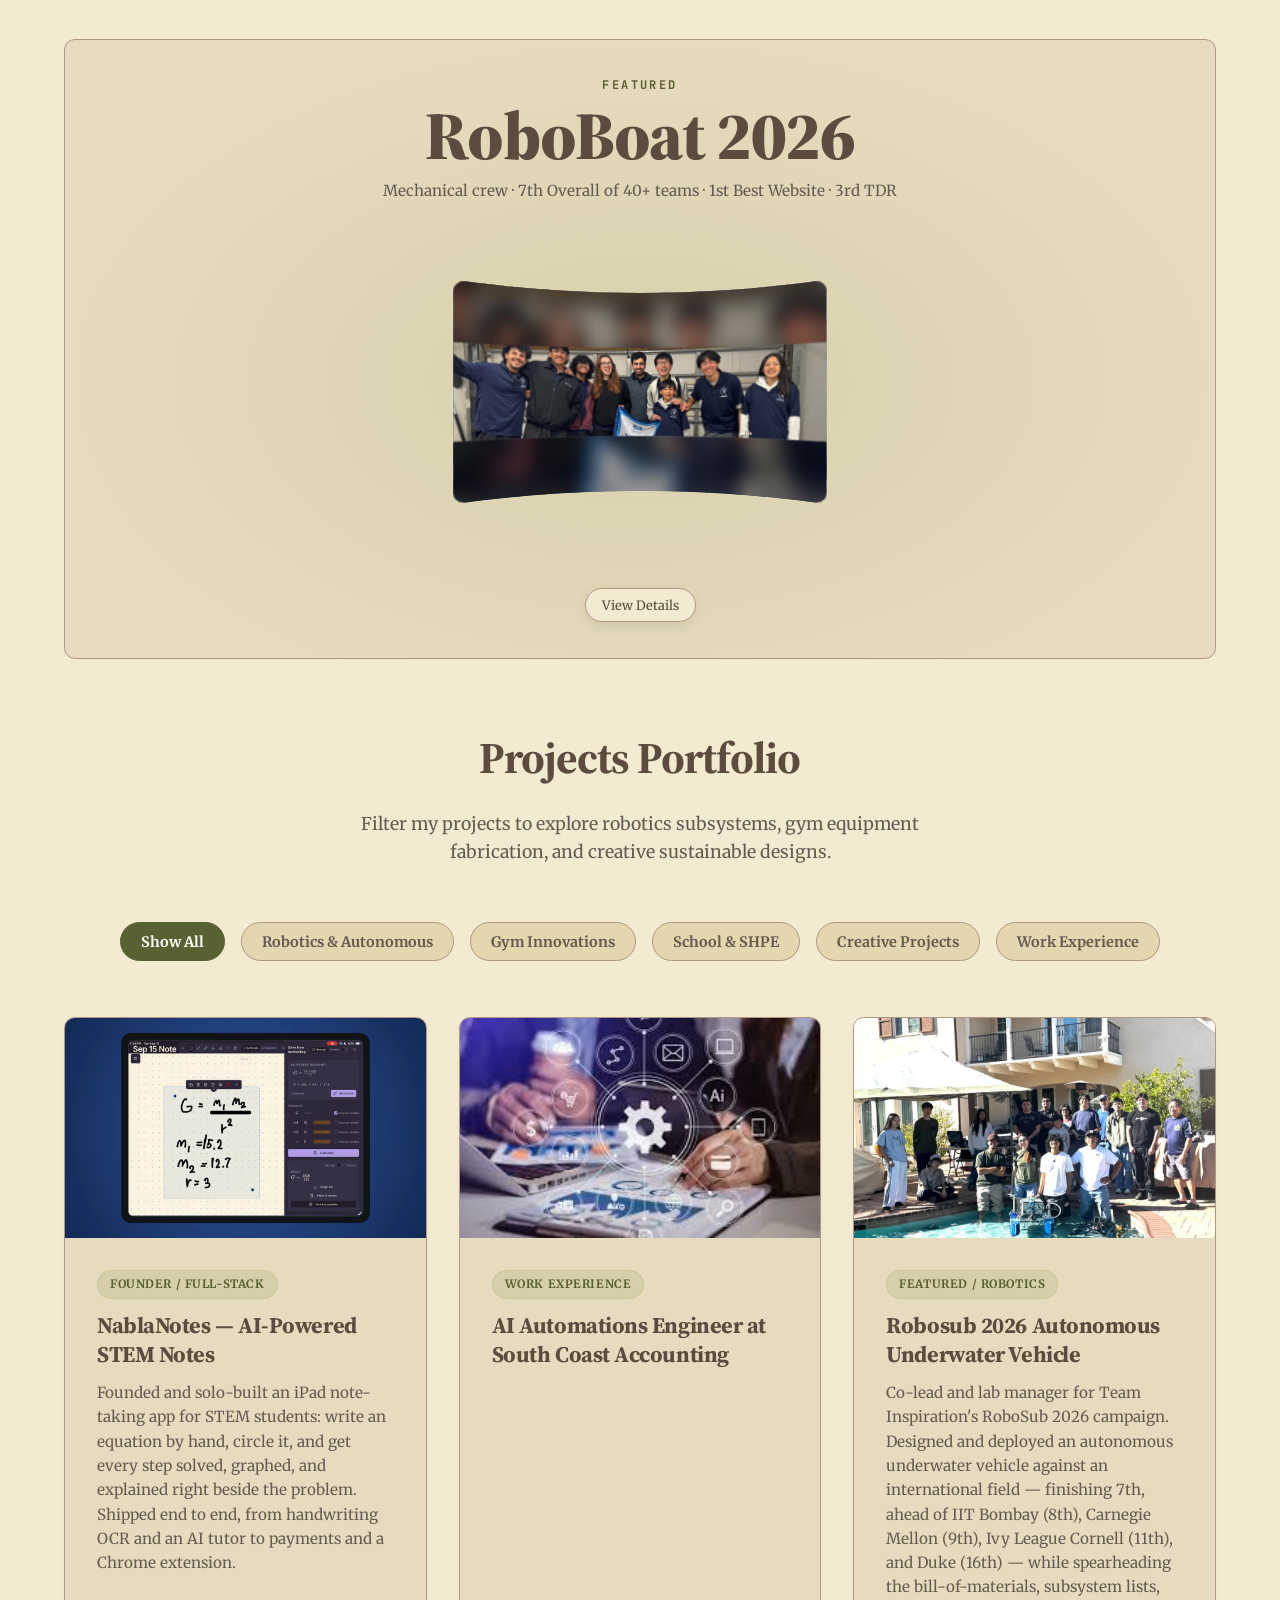
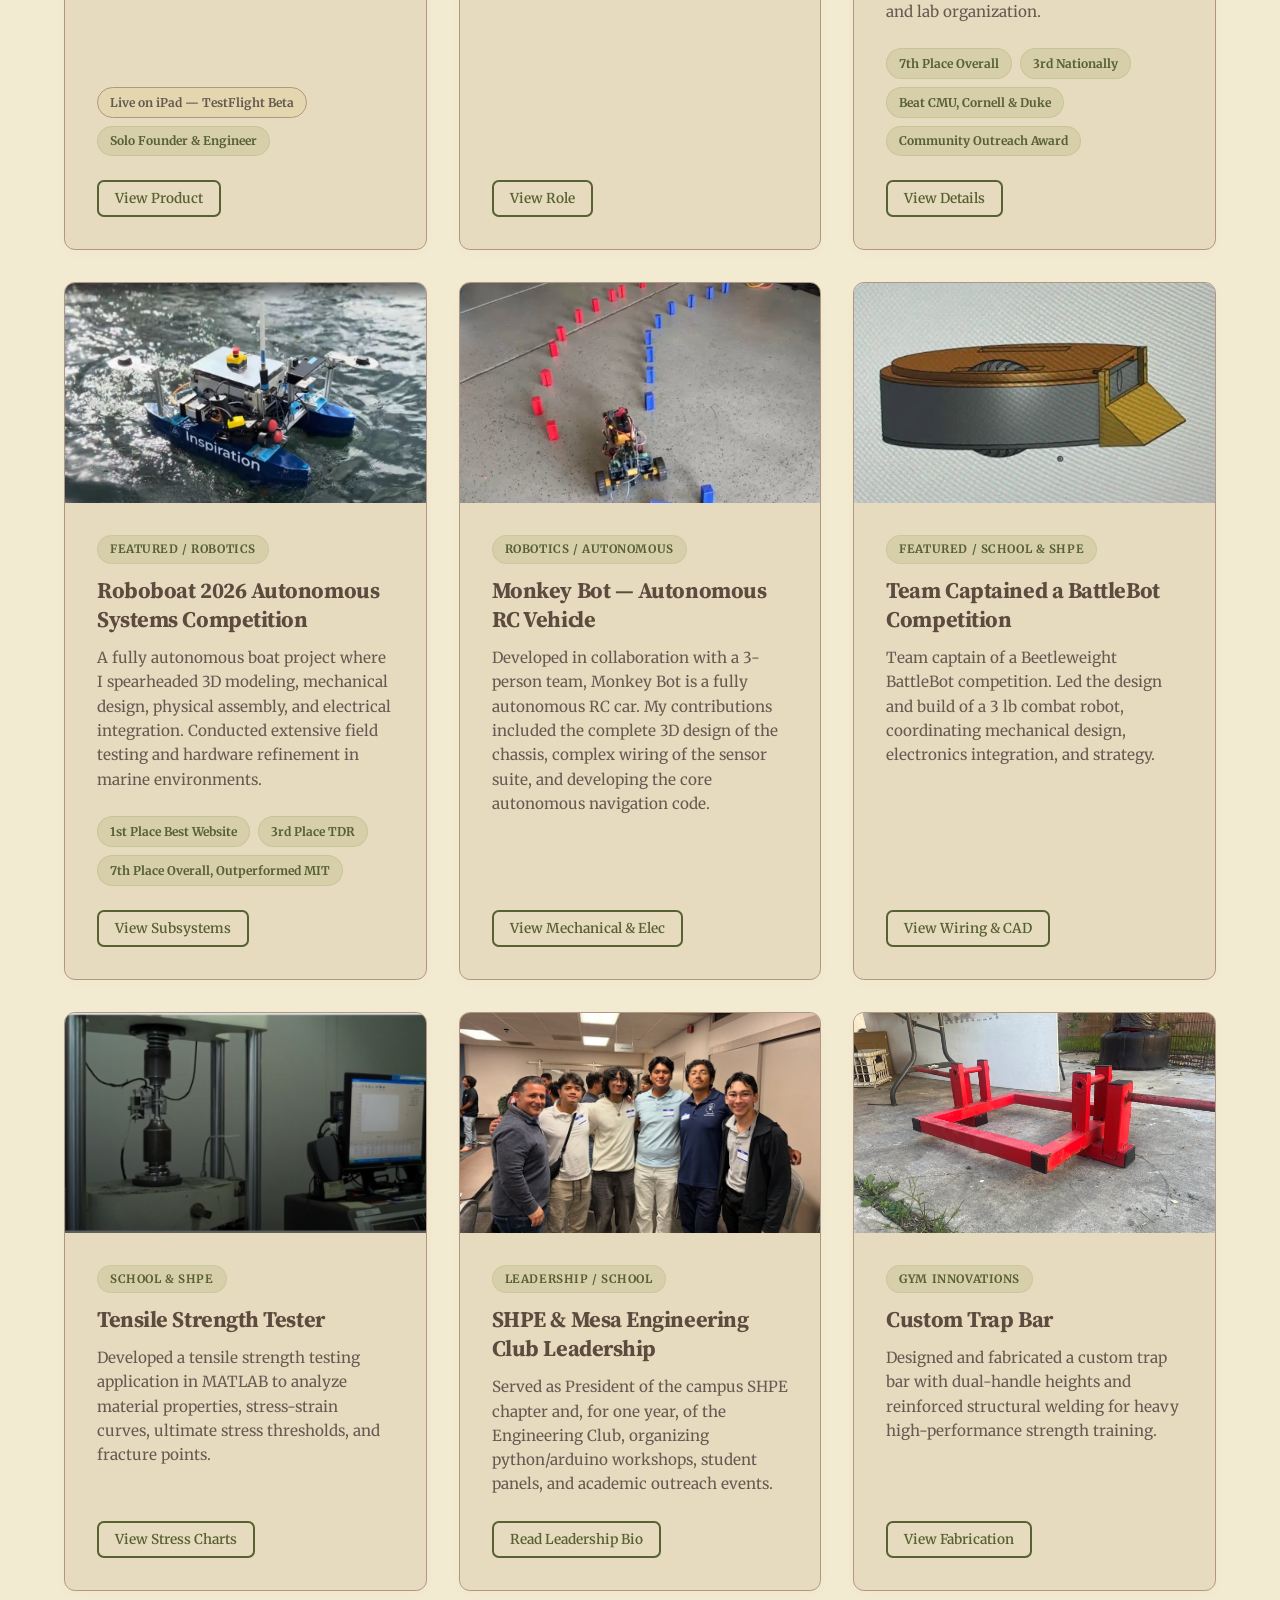
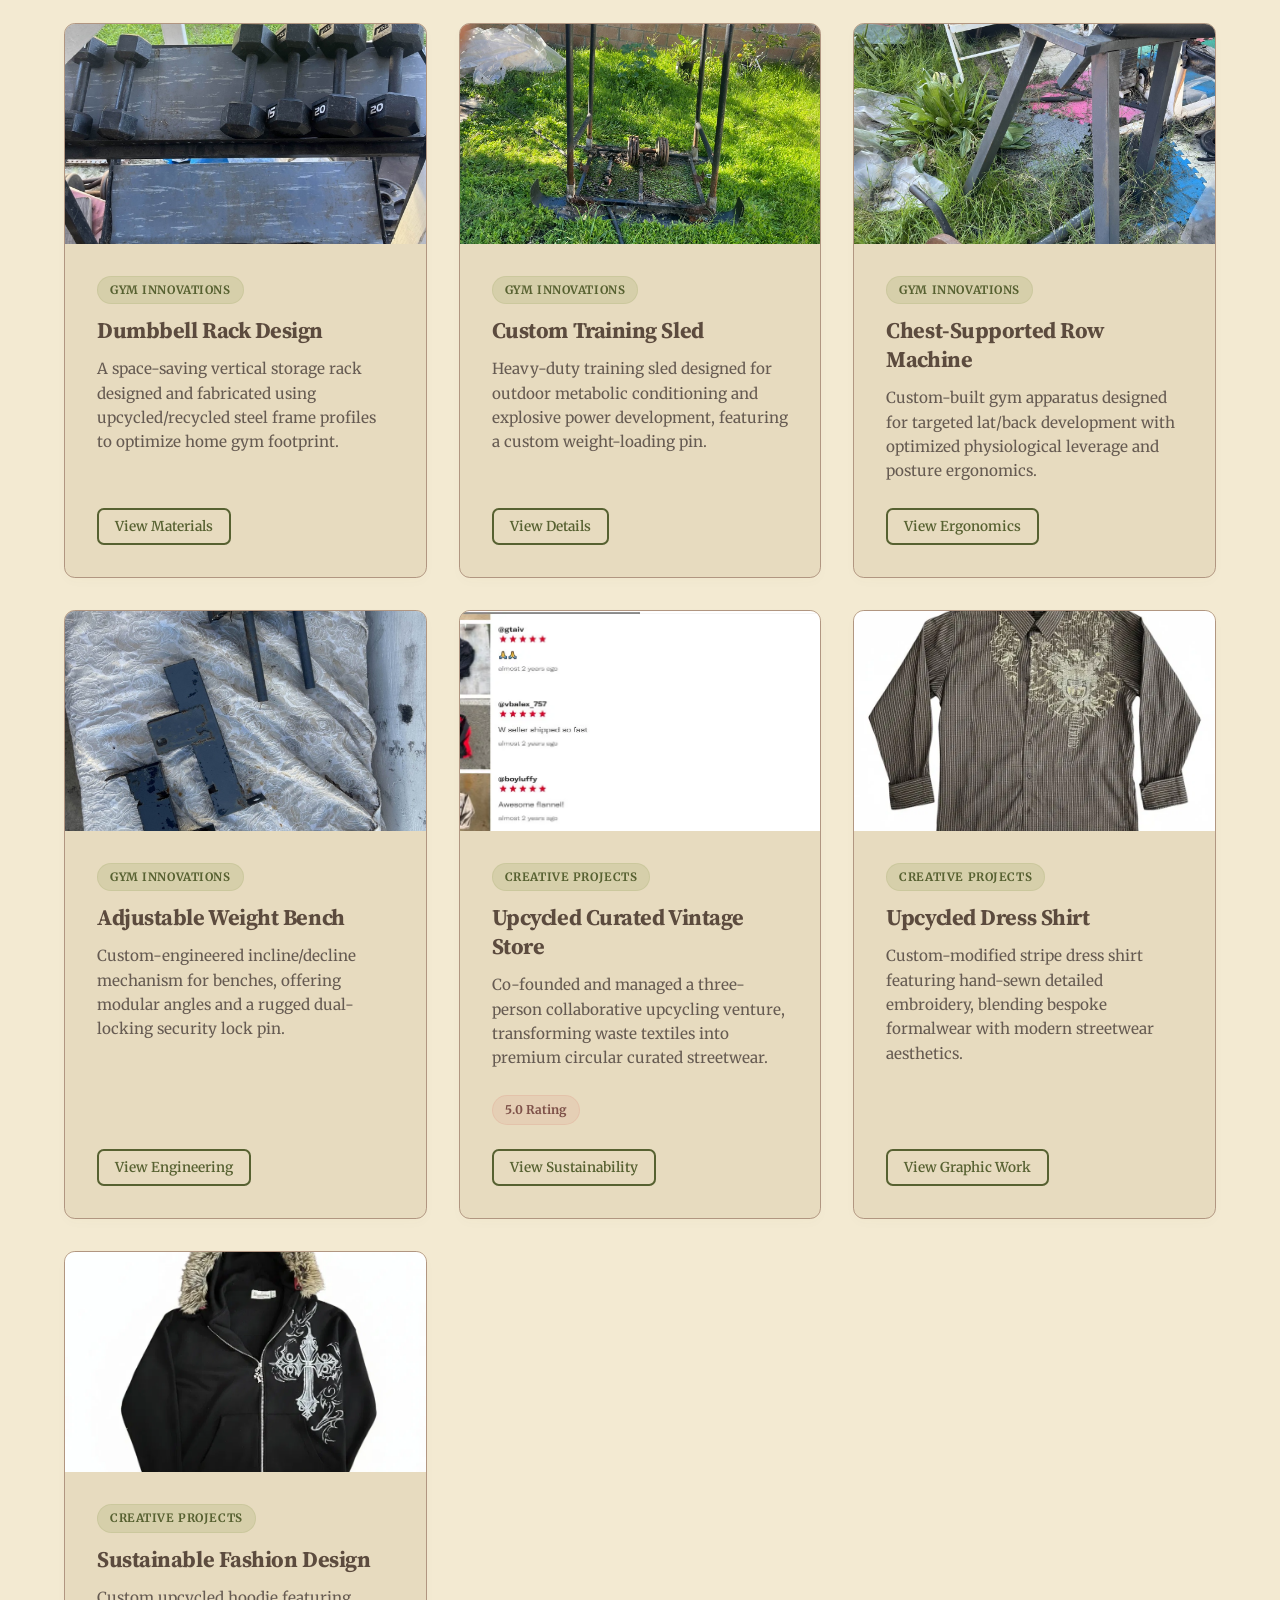
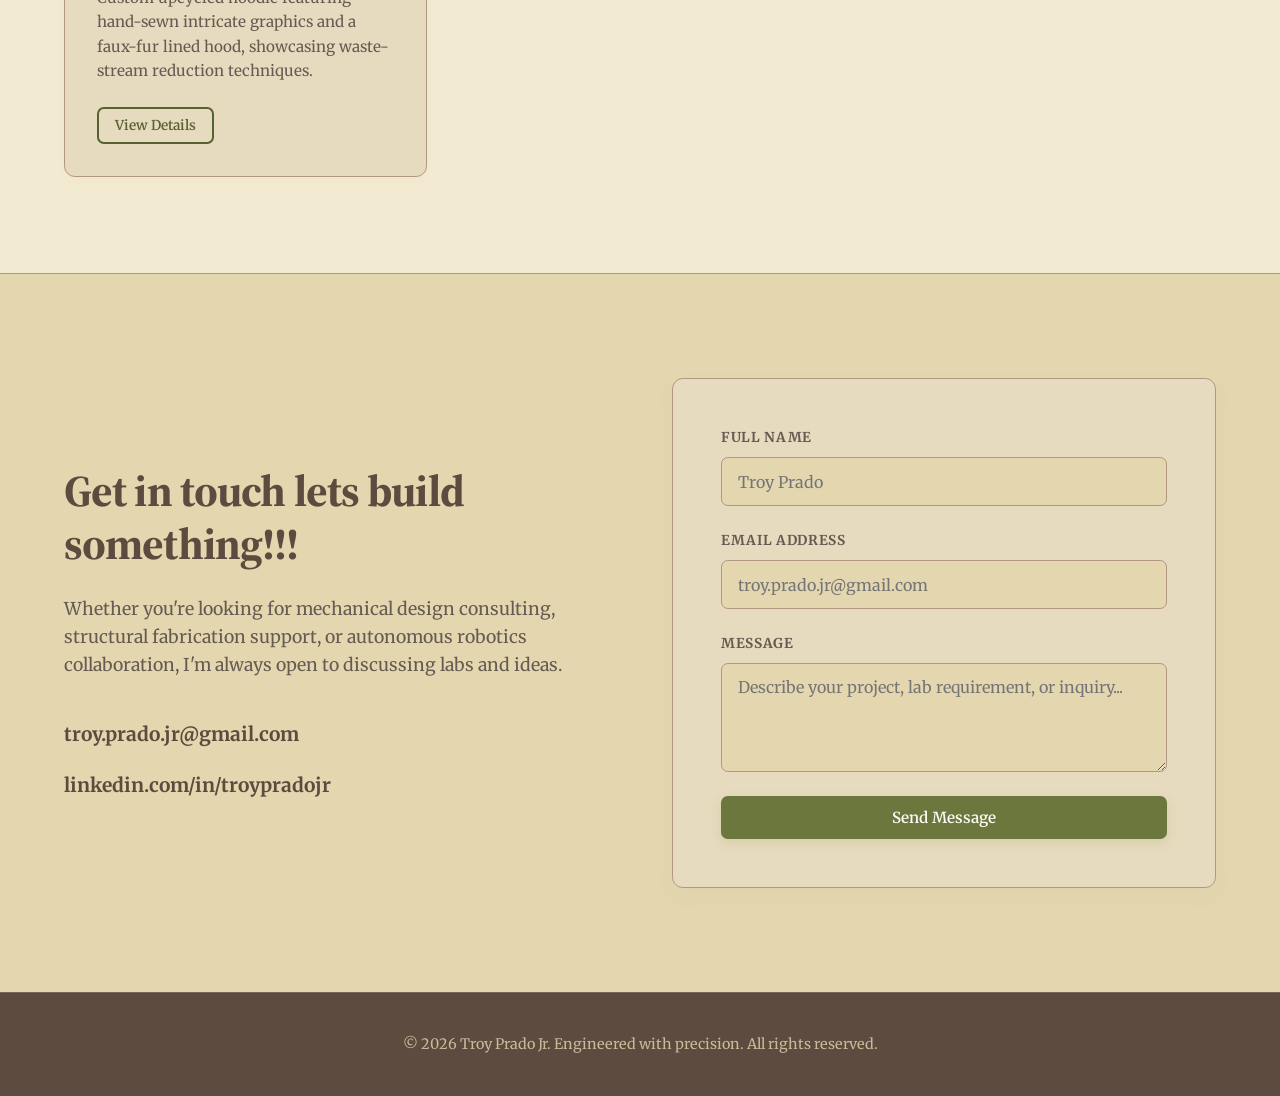
==== commit 19be2a2c: "RoboSub: correct placement to 7th; add CMU and IIT Bombay to outperformed list Co-Authored-By: Claud" ====
--- a/index.html
+++ b/index.html
@@ -240,11 +240,11 @@
             <div class="project-card-body">
               <span class="project-card-badge">Featured / Robotics</span>
               <h3>Robosub 2026 Autonomous Underwater Vehicle</h3>
-              <p class="project-card-desc">Co-lead and lab manager for Team Inspiration's RoboSub 2026 campaign. Designed and deployed an autonomous underwater vehicle against an international field — finishing ahead of Ivy League Cornell (11th) and Duke (16th) — while spearheading the bill-of-materials, subsystem lists, and lab organization.</p>
+              <p class="project-card-desc">Co-lead and lab manager for Team Inspiration's RoboSub 2026 campaign. Designed and deployed an autonomous underwater vehicle against an international field — finishing 7th, ahead of IIT Bombay (8th), Carnegie Mellon (9th), Ivy League Cornell (11th), and Duke (16th) — while spearheading the bill-of-materials, subsystem lists, and lab organization.</p>
               <div class="project-card-meta">
-                <span class="award-pill">9th Place Overall</span>
+                <span class="award-pill">7th Place Overall</span>
                 <span class="award-pill">3rd Nationally</span>
-                <span class="award-pill">Beat Cornell &amp; Duke</span>
+                <span class="award-pill">Beat CMU, Cornell &amp; Duke</span>
                 <span class="award-pill">Community Outreach Award</span>
               </div>
               <button class="btn btn-secondary btn-sm open-details-btn">View Details</button>
